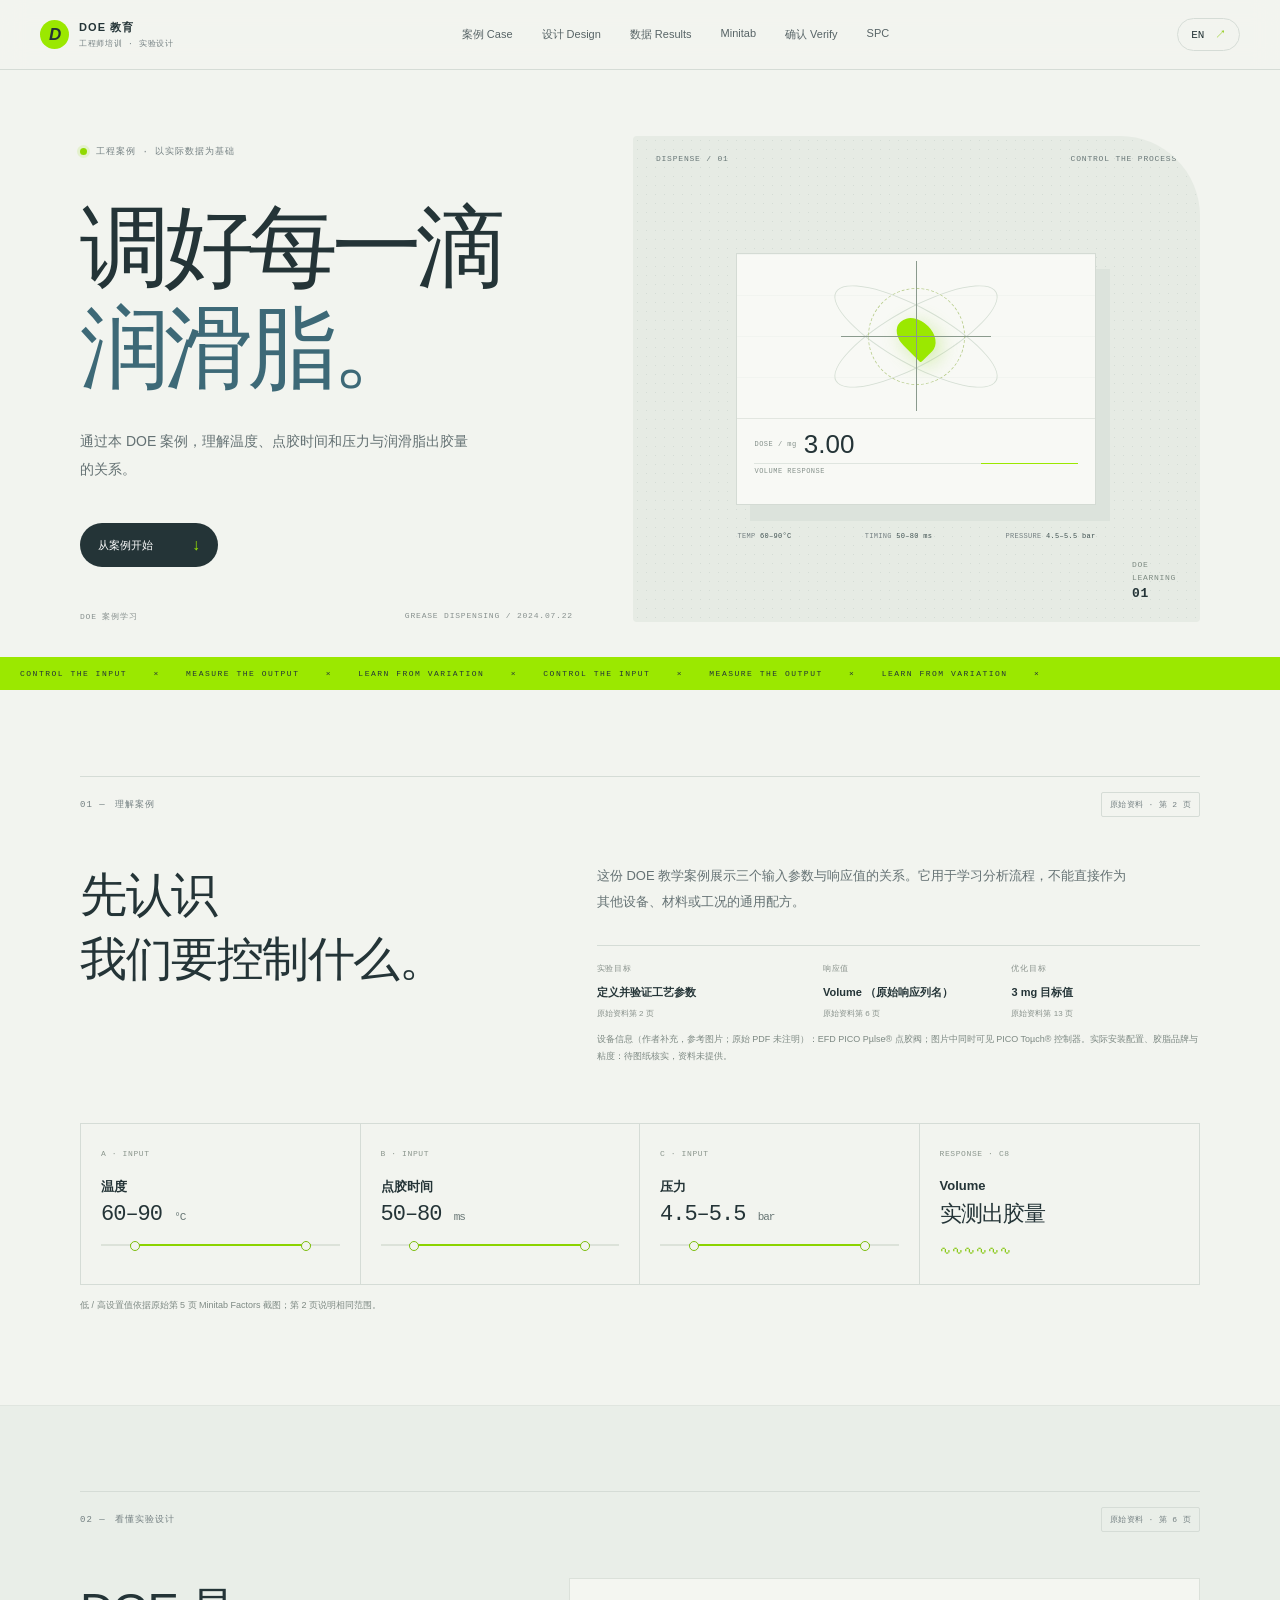
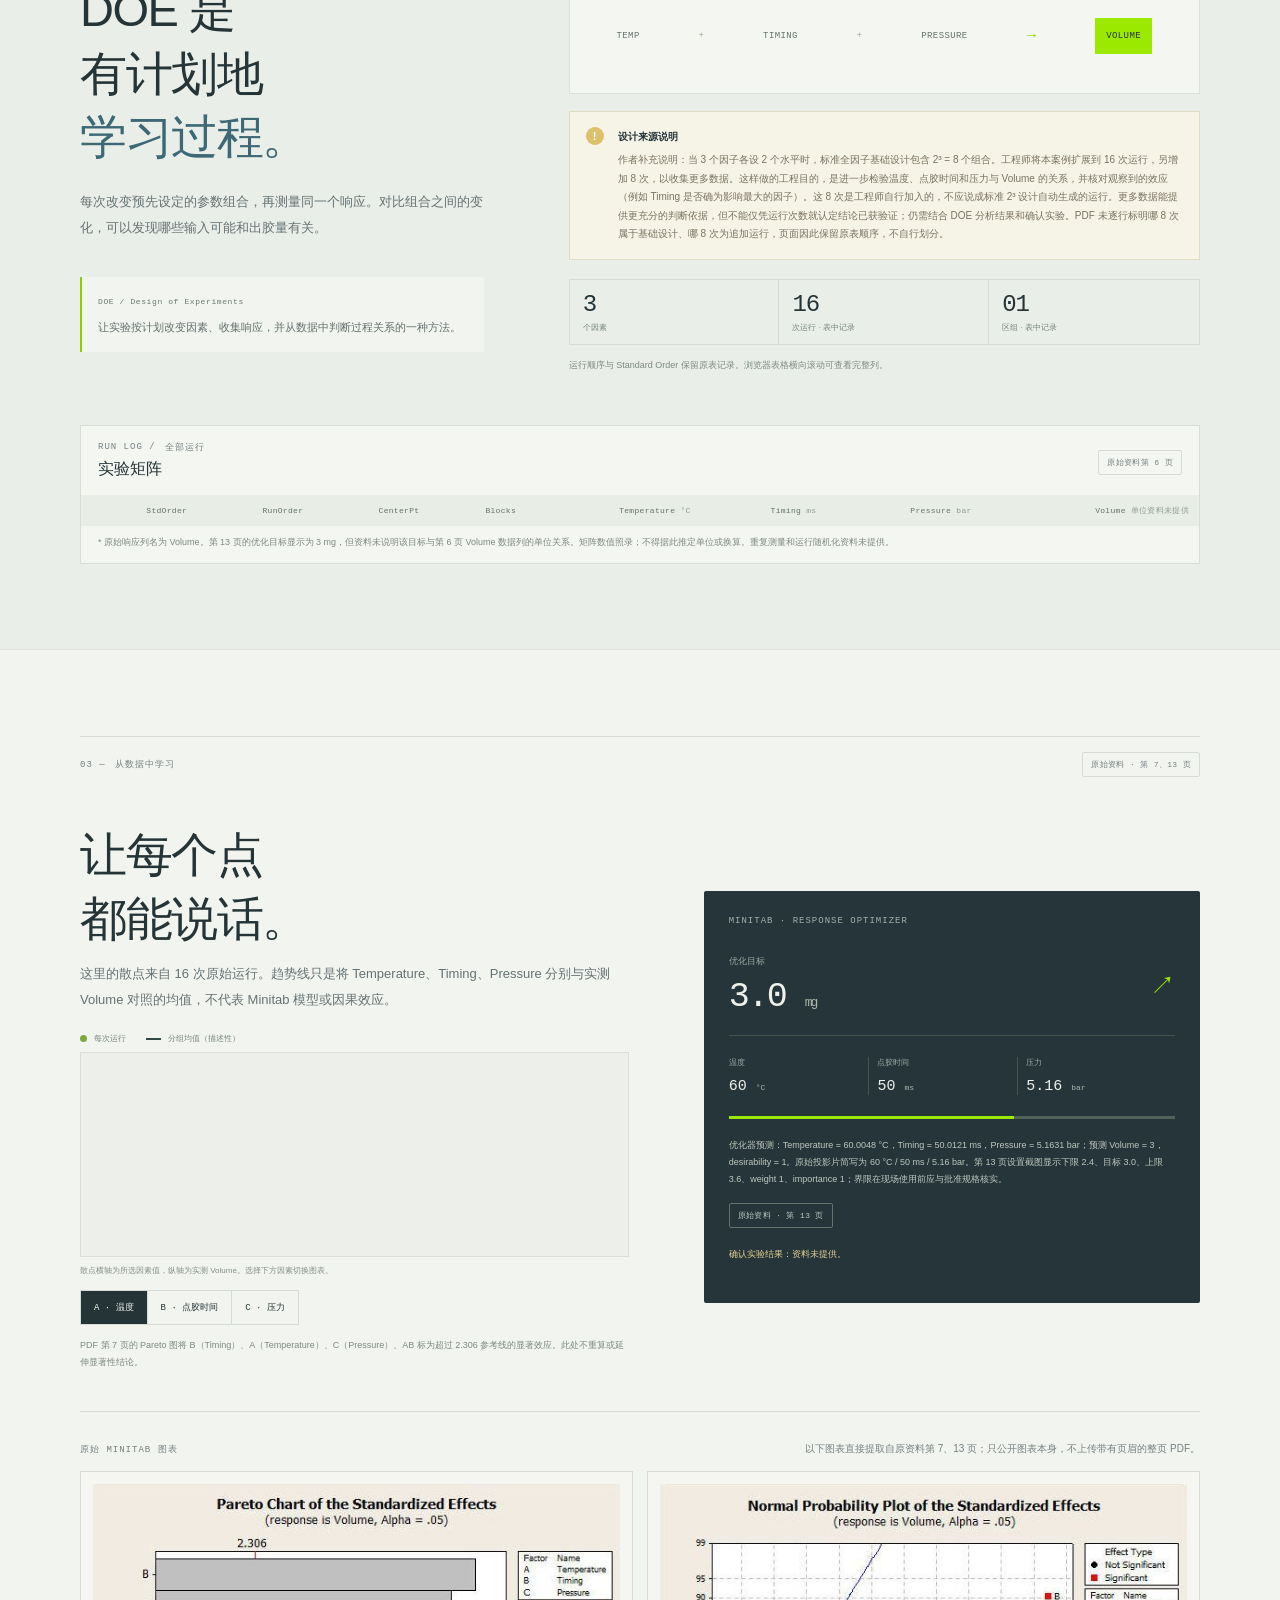
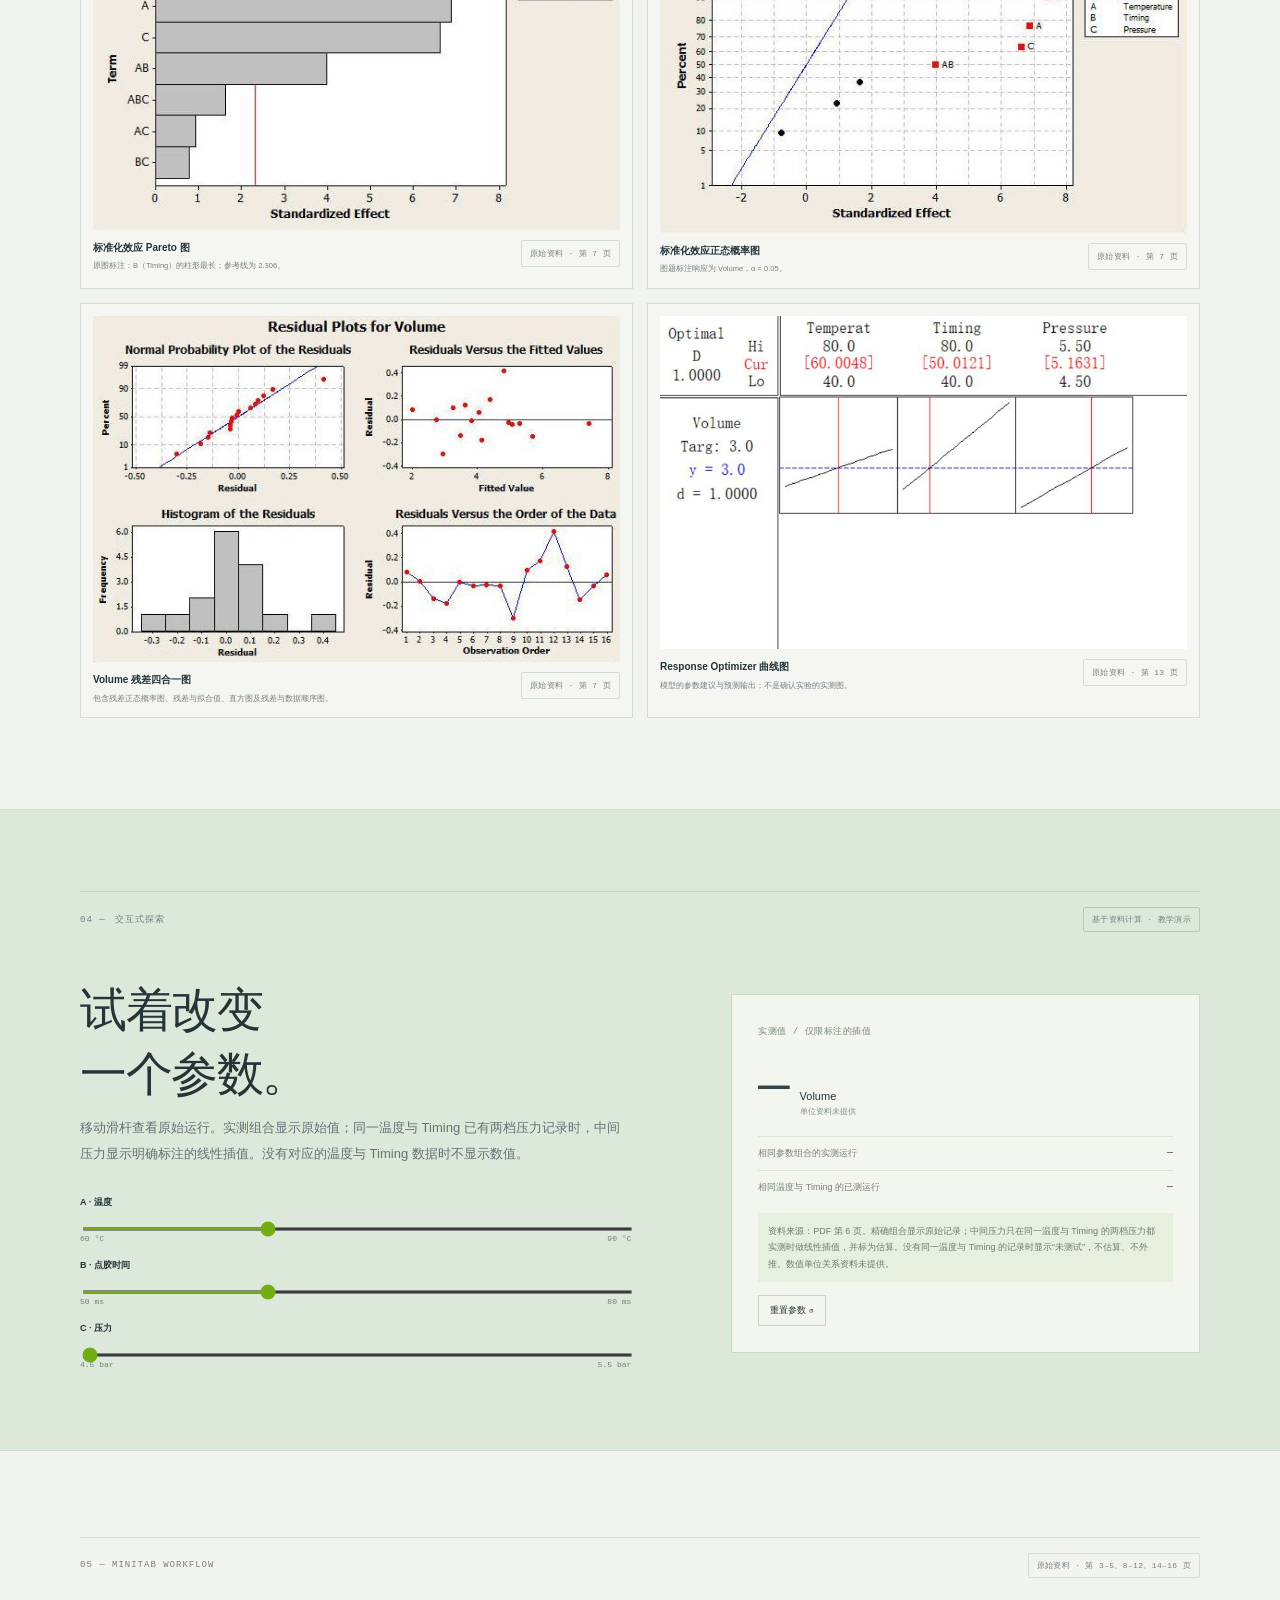
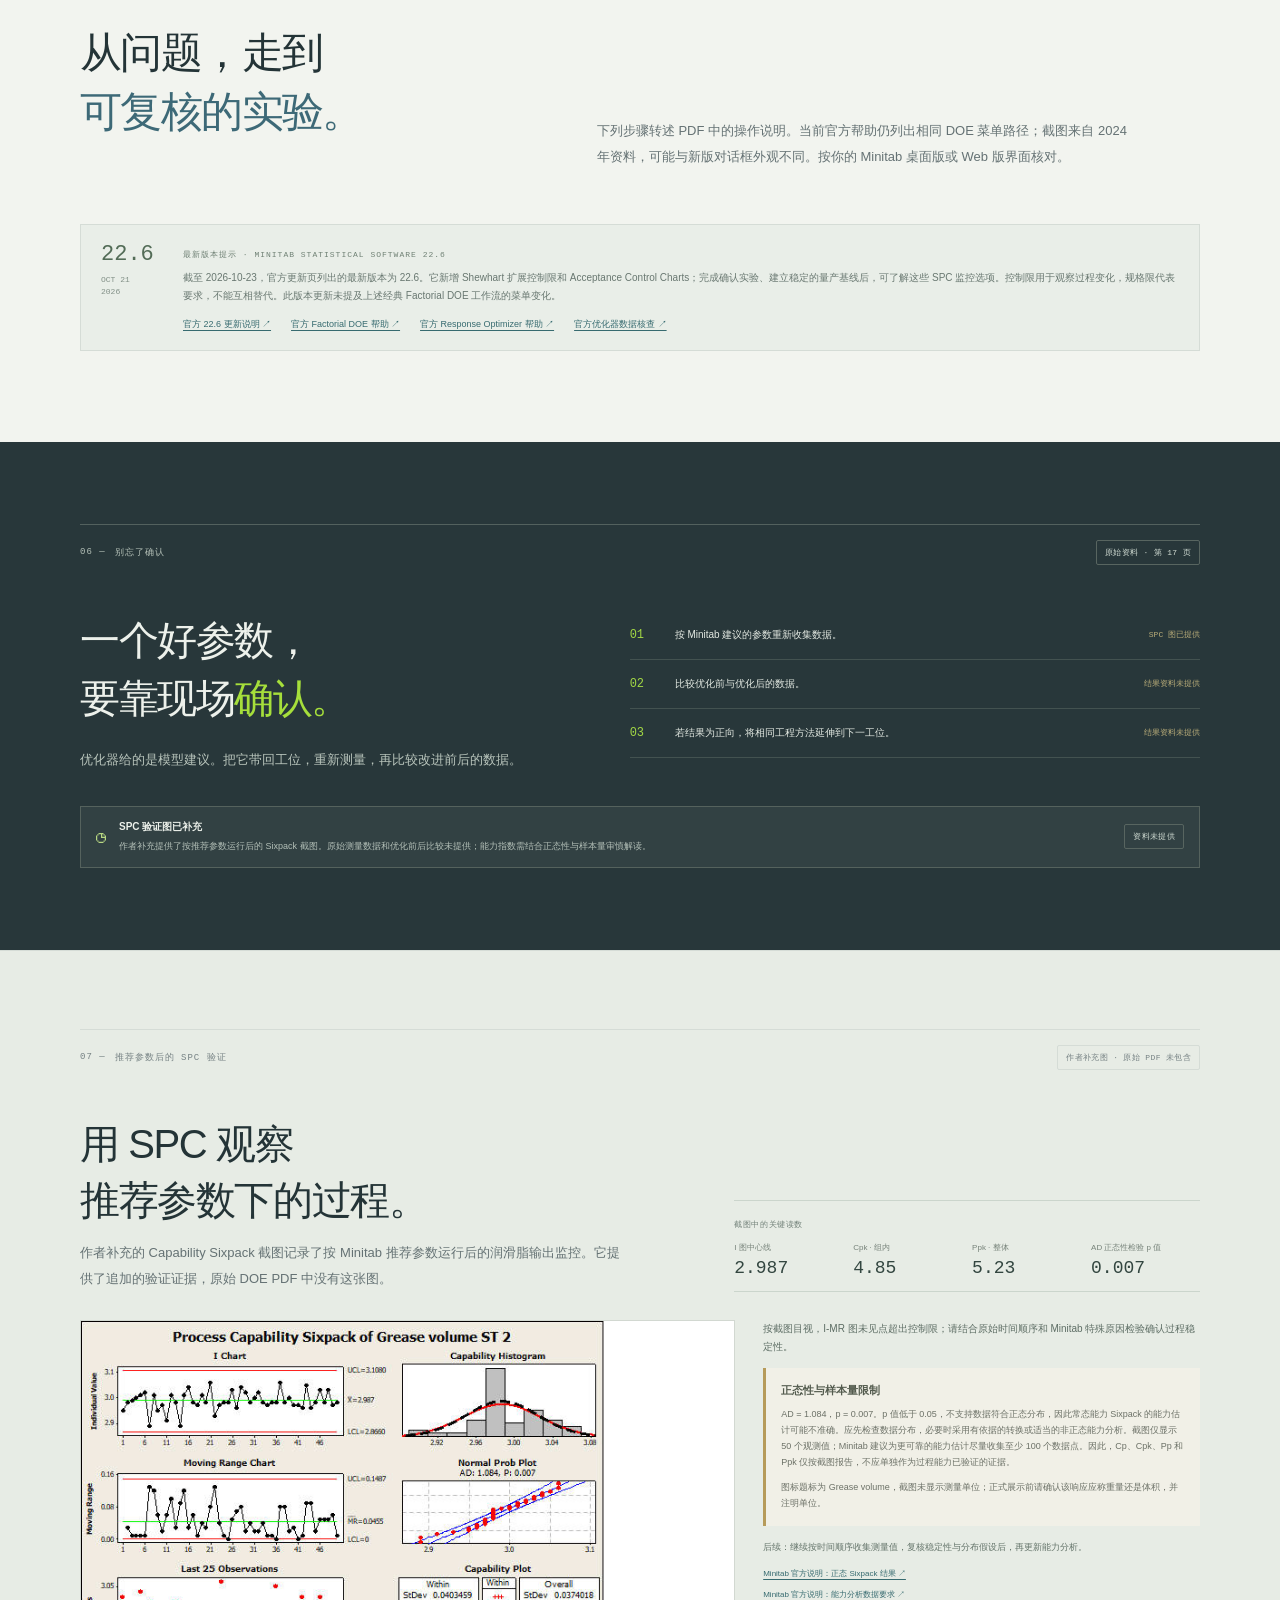
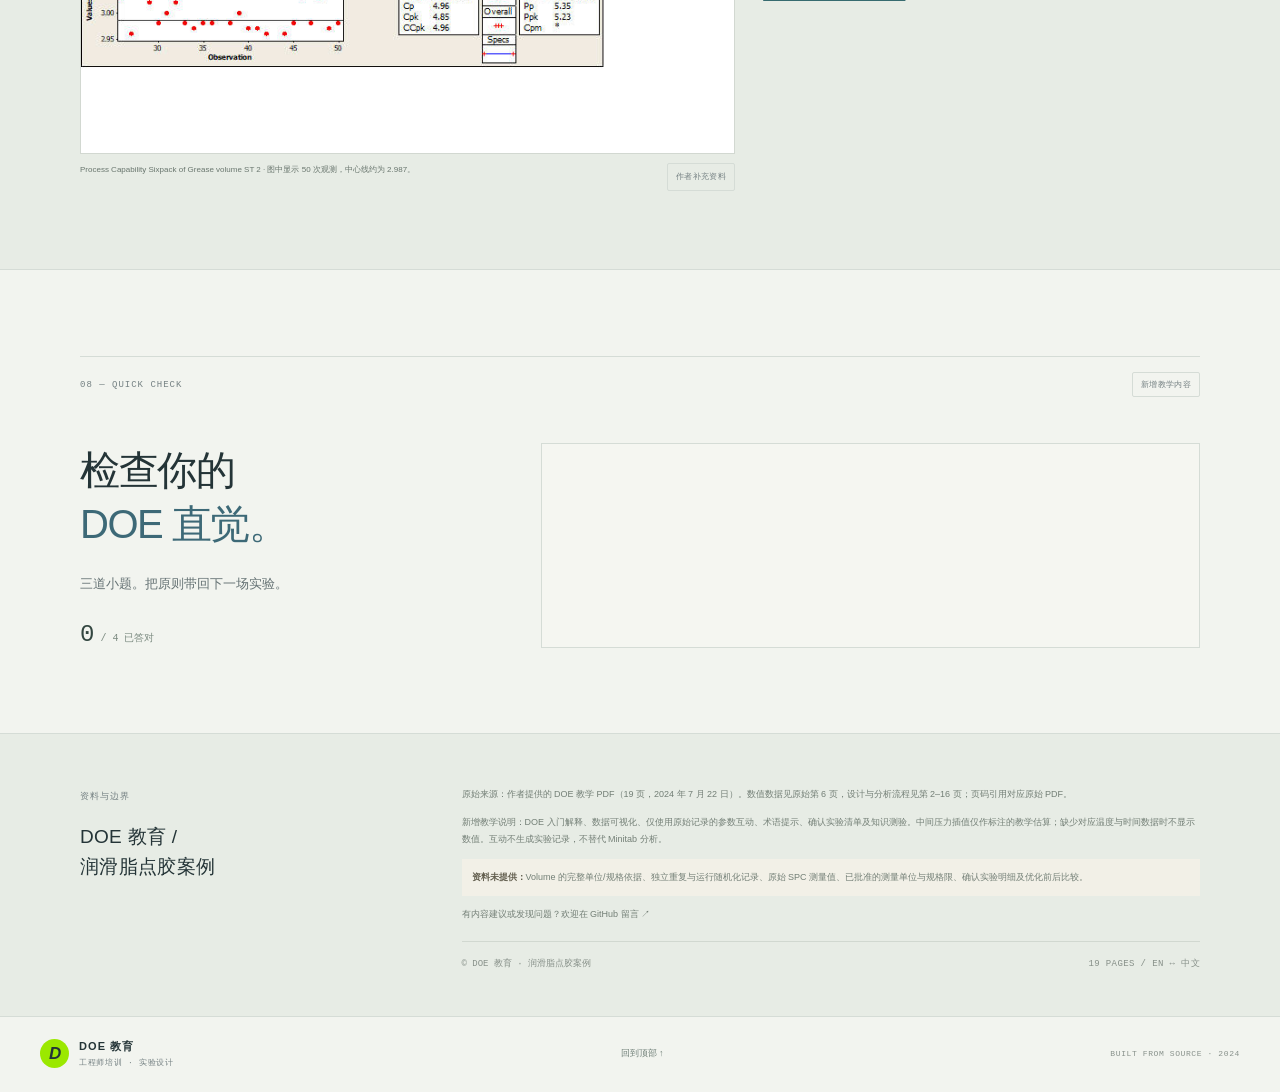
==== index.html @ 6eaef436 "Update DOE quiz count and bilingual wording" ====
<!doctype html>
<html lang="zh-CN">
<head>
  <meta charset="utf-8"><meta name="viewport" content="width=device-width,initial-scale=1">
  <meta name="theme-color" content="#edf3f5"><meta name="description" content="基于作者 DOE 案例资料的双语工程师培训案例。">
  <title>DOE 教育 | DOE Education — 工程师培训</title><link rel="stylesheet" href="style.css?v=20261025-source-charts">
</head>
<body>
  <header class="topbar"><a class="wordmark" href="#top" aria-label="DOE Education home"><span class="mark">D</span><span><span data-i="brandName">DOE 教育</span><small data-i="brandSub">工程师培训 · 实验设计</small></span></a><nav class="desktop-nav"><a href="#case" data-i="navCase">案例 Case</a><a href="#design" data-i="navDesign">设计 Design</a><a href="#results" data-i="navResults">数据 Results</a><a href="#minitab" data-i="navMinitab">Minitab</a><a href="#check" data-i="navCheck">确认 Verify</a><a href="#spc" data-i="navSpc">SPC</a></nav><button class="lang" id="lang" aria-label="Switch language">EN <span>↗</span></button></header>
  <main id="top">
    <section class="hero wrap"><div class="hero-copy"><p class="eyebrow"><span class="dot"></span><span data-i="eyebrow">工程案例 · 以实际数据为基础</span></p><h1>调好每一滴<br><em>润滑脂。</em></h1><p class="hero-sub" data-i="heroSub">通过本 DOE 案例，理解温度、点胶时间和压力与润滑脂出胶量的关系。</p><a class="pill-link" href="#case"><span data-i="start">从案例开始</span><span>↓</span></a><div class="hero-foot"><span data-i="heroTag">DOE 案例学习</span><span>GREASE DISPENSING / 2024.07.22</span></div></div><div class="hero-art"><div class="art-label"><span>DISPENSE / 01</span><span>CONTROL THE PROCESS</span></div><div class="flow-card"><div class="drop-orbit"><i></i><b></b><span class="cross-h"></span><span class="cross-v"></span></div><div class="flow-caption"><span>DOSE / mg</span><strong>3.00</strong><span class="flow-line"></span><span>VOLUME RESPONSE</span></div><div class="art-legend"><span>TEMP <b>60–90°C</b></span><span>TIMING <b>50–80 ms</b></span><span>PRESSURE <b>4.5–5.5 bar</b></span></div></div><div class="art-stamp">DOE<br>LEARNING<br><strong>01</strong></div></div></section>
    <section class="ticker"><div><span>CONTROL THE INPUT</span> × <span>MEASURE THE OUTPUT</span> × <span>LEARN FROM VARIATION</span> × <span>CONTROL THE INPUT</span> × <span>MEASURE THE OUTPUT</span> × <span>LEARN FROM VARIATION</span> ×</div></section>
    <section class="section wrap" id="case"><div class="section-head"><p class="eyebrow">01 — <span data-i="caseEyebrow">理解案例</span></p><span class="source-tag" data-i="srcPages2">原始资料 · 第 2 页</span></div><div class="intro-grid"><h2 data-i="caseTitle">先认识<br>我们要控制什么。</h2><div><p class="body-large" data-i="caseBody">这份 DOE 教学案例展示输入参数与响应值的关系。它用于学习分析流程，不能直接作为其他设备、材料或工况的通用配方。</p><div class="fact-row"><div><span class="fact-key" data-i="goal">实验目标</span><b data-i="goalVal">定义并验证工艺参数</b><small data-i="srcP2">原始资料第 2 页</small></div><div><span class="fact-key" data-i="response">响应值</span><b>Volume <span data-i="volumeDesc">（体积）</span></b><small data-i="srcP6">原始资料第 6 页</small></div><div><span class="fact-key" data-i="target">优化目标</span><b>3 mg <span data-i="targetVal">目标值</span></b><small data-i="srcP13">原始资料第 13 页</small></div></div><p id="equipmentNote" class="source-note" data-i="equipmentNote">设备信息（作者补充，参考图片；原始 PDF 未注明）：EFD PICO Pµlse® 点胶阀；图片中同时可见 PICO Toµch® 控制器。实际安装配置、胶脂品牌与粘度：待图纸核实，资料未提供。</p></div></div>
      <div class="factor-strip"><article><span>A · INPUT</span><b data-i="temp">温度</b><strong>60–90 <small>°C</small></strong><div class="range"><i></i></div></article><article><span>B · INPUT</span><b data-i="timing">点胶时间</b><strong>50–80 <small>ms</small></strong><div class="range"><i></i></div></article><article><span>C · INPUT</span><b data-i="pressure">压力</b><strong>4.5–5.5 <small>bar</small></strong><div class="range"><i></i></div></article><article class="response-card"><span>RESPONSE · C8</span><b>Volume</b><strong data-i="measured">实测出胶量</strong><div class="signal">∿∿∿∿∿∿</div></article></div><p class="source-note" data-i="factorSource">低 / 高设置值依据原始第 5 页 Minitab Factors 截图；第 2 页说明相同范围。</p>
    </section>
    <section class="section design-section" id="design"><div class="wrap"><div class="section-head"><p class="eyebrow">02 — <span data-i="designEyebrow">看懂实验设计</span></p><span class="source-tag" data-i="srcPages6">原始资料 · 第 6 页</span></div><div class="design-grid"><div><h2 data-i="designTitle">DOE 是<br>有计划地<br><em>学习过程。</em></h2><p class="body-large" data-i="designBody">每次改变预先设定的参数组合，再测量同一个响应。对比组合之间的变化，可以发现哪些输入可能和出胶量有关。</p><div class="definition"><span>DOE / <span data-i="fullName">Design of Experiments</span></span><p data-i="doeDef">让实验按计划改变因素、收集响应，并从数据中判断过程关系的一种方法。</p></div></div><div class="design-side"><div class="equation"><span>TEMP</span><i>+</i><span>TIMING</span><i>+</i><span>PRESSURE</span><b>→</b><span class="result">VOLUME</span></div><div class="notice"><span class="notice-icon">!</span><div><b data-i="designNoticeTitle">设计名称需复核</b><p data-i="designNotice">原资料称“3 factorial (Full factorial)”，但数据表有 16 次运行，温度和 Timing 各有 4 个取值。资料未解释与常见 2³ = 8 次全因子设计的差异；此页照录原始数据，不推断设计结构。</p></div></div><div class="design-numbers"><div><strong>3</strong><span data-i="factors">个因素</span></div><div><strong>16</strong><span data-i="runs">次运行 · 表中记录</span></div><div><strong>01</strong><span data-i="block">区组 · 表中记录</span></div></div><p class="source-note" data-i="dataCaption">运行顺序与 Standard Order 保留原表记录。浏览器表格横向滚动可查看完整列。</p></div></div>
      <div class="matrix-wrap"><div class="matrix-title"><div><span class="eyebrow">RUN LOG / <span data-i="allRuns">全部运行</span></span><h3 data-i="matrixTitle">实验矩阵</h3></div><span class="source-tag" data-i="srcP6">原始资料 · 第 6 页</span></div><div class="table-scroll"><table><thead><tr><th>StdOrder</th><th>RunOrder</th><th>CenterPt</th><th>Blocks</th><th>Temperature <small>°C</small></th><th>Timing <small>ms</small></th><th>Pressure <small>bar</small></th><th>Volume <small data-i="unitNotProvided">unit not provided</small></th></tr></thead><tbody id="runs"></tbody></table></div><p class="table-note" data-i="matrixNote">* 原表列名为 Volume；数值单位显示为 mg 的依据是第 13 页的 3 mg 优化说明。表中数字依照原图逐项转录。资料未提供重复测量或运行随机化说明。</p></div>
    </div></section>
    <section class="section wrap" id="results"><div class="section-head"><p class="eyebrow">03 — <span data-i="resultsEyebrow">从数据中学习</span></p><span class="source-tag" data-i="srcPages7">原始资料 · 第 7、13 页</span></div><div class="results-grid"><div><h2 data-i="resultsTitle">让每个点<br>都能说话。</h2><p class="body-large" data-i="resultsBody">这里的散点来自 16 次原始运行。趋势线只是将 Temperature、Timing、Pressure 分别与实测 Volume 对照的均值，不代表 Minitab 模型或因果效应。</p><div class="chart-key"><span><i class="key-dot"></i><span data-i="runsKey">每次运行</span></span><span><i class="key-line"></i><span data-i="meanKey">分组均值（描述性）</span></span></div><div class="plot" id="plot"></div><p class="chart-caption" data-i="chartCaption">散点横轴为所选因素值，纵轴为实测 Volume。选择下方因素切换图表。</p><div class="segmented" role="group" aria-label="Select factor"><button class="factor-btn active" data-factor="temperature">A · <span data-i="temp">温度</span></button><button class="factor-btn" data-factor="timing">B · <span data-i="timing">点胶时间</span></button><button class="factor-btn" data-factor="pressure">C · <span data-i="pressure">压力</span></button></div><p class="source-note" data-i="sourcePareto">PDF 第 7 页的 Pareto 图将 B（Timing）、A（Temperature）、C（Pressure）、AB 标为超过 2.306 参考线的显著效应。此处不重算或延伸显著性结论。</p></div><div class="optimizer-card"><div class="mini-label">MINITAB · RESPONSE OPTIMIZER</div><div class="opt-target"><div><span data-i="target">目标值</span><b>3.0 <small>mg</small></b></div><div class="target-mark">↗</div></div><div class="opt-params"><div><span data-i="temp">温度</span><b>60 <small>°C</small></b></div><div><span data-i="timing">点胶时间</span><b>50 <small>ms</small></b></div><div><span data-i="pressure">压力</span><b>5.16 <small>bar</small></b></div></div><div class="opt-track"><span></span></div><p data-i="optCaption">优化器预测：Temperature = 60.0048 °C，Timing = 50.0121 ms，Pressure = 5.1631 bar；预测 Volume = 3，desirability = 1。原始投影片简写为 60 °C / 50 ms / 5.16 bar。</p><span class="source-tag" data-i="srcPage13">原始资料 · 第 13 页</span><p class="source-note" data-i="missingConfirm">确认实验结果：资料未提供。</p></div></div>
      <div class="source-figures"><div class="source-figures-head"><span class="mini-label" data-i="sourceFiguresTitle">原始 Minitab 图表</span><p data-i="sourceFiguresIntro">以下图表直接提取自原资料第 7、13 页；只公开图表本身，不上传带有页眉的整页 PDF。</p></div><div class="source-figures-grid"><figure class="source-figure"><img src="assets/minitab-pareto-standardized-effects-page-7.jpg" data-alt-i="sourceFigureParetoAlt" alt="Original Pareto chart of standardized effects from PDF page 7" loading="lazy"><figcaption><span><b data-i="sourceFigureParetoTitle">标准化效应 Pareto 图</b><small data-i="sourceFigureParetoNote">原图标注：B（Timing）的柱形最长；参考线为 2.306。</small></span><span class="source-tag" data-i="sourcePage7">原始资料 · 第 7 页</span></figcaption></figure><figure class="source-figure"><img src="assets/minitab-standardized-effects-probability-page-7.jpg" data-alt-i="sourceFigureEffectsAlt" alt="Normal probability plot of standardized effects from PDF page 7" loading="lazy"><figcaption><span><b data-i="sourceFigureEffectsTitle">标准化效应正态概率图</b><small data-i="sourceFigureEffectsNote">图题标注响应为 Volume，α = 0.05。</small></span><span class="source-tag" data-i="sourcePage7">原始资料 · 第 7 页</span></figcaption></figure><figure class="source-figure"><img src="assets/minitab-residual-plots-volume-page-7.jpg" data-alt-i="sourceFigureResidualAlt" alt="Four-in-one residual plots for Volume from PDF page 7" loading="lazy"><figcaption><span><b data-i="sourceFigureResidualTitle">Volume 残差四合一图</b><small data-i="sourceFigureResidualNote">包含残差正态概率图、残差与拟合值、直方图及残差与数据顺序图。</small></span><span class="source-tag" data-i="sourcePage7">原始资料 · 第 7 页</span></figcaption></figure><figure class="source-figure"><img src="assets/minitab-response-optimizer-profile-page-13.jpg" data-alt-i="sourceFigureOptimizerAlt" alt="Response Optimization plot from PDF page 13" loading="lazy"><figcaption><span><b data-i="sourceFigureOptimizerTitle">Response Optimizer 曲线图</b><small data-i="sourceFigureOptimizerNote">模型的参数建议与预测输出；不是确认实验的实测图。</small></span><span class="source-tag" data-i="sourcePage13">原始资料 · 第 13 页</span></figcaption></figure></div></div>
    </section>
    <section class="sim-section" id="simulate"><div class="wrap"><div class="section-head"><p class="eyebrow">04 — <span data-i="simEyebrow">交互式探索</span></p><span class="source-tag demo" data-i="derivedTag">基于资料计算 · 教学演示</span></div><div class="sim-grid"><div><h2 data-i="simTitle">试着改变<br>一个参数。</h2><p class="body-large" data-i="simBody">移动滑杆，观察实测数据如何随单一因素分组变化。数值是原始运行的组内平均，右侧虚线只是对附近已测试运行的线性插值。</p><div class="sim-control"><label for="simTemp"><span>A · <span data-i="temp">温度</span></span><output id="valTemp"></output></label><input id="simTemp" type="range" min="60" max="90" step="10" value="70"><div class="range-label"><span>60 °C</span><span>90 °C</span></div><label for="simTiming"><span>B · <span data-i="timing">点胶时间</span></span><output id="valTiming"></output></label><input id="simTiming" type="range" min="50" max="80" step="10" value="60"><div class="range-label"><span>50 ms</span><span>80 ms</span></div><label for="simPressure"><span>C · <span data-i="pressure">压力</span></span><output id="valPressure"></output></label><input id="simPressure" type="range" min="4.5" max="5.5" step="0.5" value="4.5"><div class="range-label"><span>4.5 bar</span><span>5.5 bar</span></div></div></div><div class="sim-output"><span class="mini-label" data-i="nearest">近邻实测数据 · 描述性平均值</span><div class="sim-number"><strong id="predicted">—</strong><span>Volume<small data-i="unitNotProvided">单位资料未提供</small></span></div><div class="sim-detail"><span data-i="exactMatches">相同参数组合的实测运行</span><b id="exactRuns">—</b></div><div class="sim-detail"><span data-i="matches">相同温度与 Timing 的已测运行</span><b id="nearRuns">—</b></div><p class="demo-warning" data-i="simNotice">交互值来自 PDF 第 6 页的实测运行分组平均，不是优化器预测，也不是额外实验结果。只显示资料中实际测试过的因子水平；若没有同一三因子组合，按相邻压力水平插值并明确标出。</p><button id="reset" class="reset-btn"><span data-i="reset">重置参数</span> ↺</button></div></div></div></section>
    <section class="section wrap" id="minitab"><div class="section-head"><p class="eyebrow">05 — MINITAB WORKFLOW</p><span class="source-tag" data-i="srcPages3">原始资料 · 第 3–5、8–12、14–16 页</span></div><div class="workflow-head"><h2 data-i="workflowTitle">从问题，走到<br><em>可复核的实验。</em></h2><p class="body-large" data-i="workflowBody">下列步骤转述 PDF 中的操作说明。当前官方帮助仍列出相同 DOE 菜单路径；截图来自 2024 年资料，可能与新版对话框外观不同。按你的 Minitab 桌面版或 Web 版界面核对。</p></div><div class="steps-grid" id="steps"></div><aside class="version-note"><div class="latest-mark">22.6 <small>OCT 21<br>2026</small></div><div class="version-copy"><span class="mini-label" data-i="latestVersion">最新版本提示 · Minitab Statistical Software 22.6</span><p data-i="latestNote">截至 2026-10-23，官方更新页列出的最新版本为 22.6。它新增 Shewhart 扩展控制限和 Acceptance Control Charts；完成确认实验、建立稳定的量产基线后，可了解这些 SPC 监控选项。控制限用于观察过程变化，规格限代表要求，不能互相替代。此版本更新未提及上述经典 Factorial DOE 工作流的菜单变化。</p><div class="version-links"><a href="https://www.minitab.com/en-us/support/minitab/minitab-software-updates/" target="_blank" rel="noopener noreferrer" data-i="releaseLink">官方 22.6 更新说明 ↗</a><a href="https://support.minitab.com/en-us/minitab/help-and-how-to/statistical-modeling/doe/how-to/factorial/analyze-factorial-design/before-you-start/overview/" target="_blank" rel="noopener noreferrer" data-i="doeHelpLink">官方 Factorial DOE 帮助 ↗</a><a href="https://support.minitab.com/en-us/minitab/help-and-how-to/statistical-modeling/using-fitted-models/how-to/response-optimizer/before-you-start/overview/" target="_blank" rel="noopener noreferrer" data-i="optimizerHelpLink">官方 Response Optimizer 帮助 ↗</a><a href="https://support.minitab.com/en-us/minitab/help-and-how-to/statistical-modeling/using-fitted-models/how-to/response-optimizer/before-you-start/data-considerations/" target="_blank" rel="noopener noreferrer" data-i="optimizerDataLink">优化前的数据核查 ↗</a></div></div></aside></section>
    <section class="verify-section" id="check"><div class="wrap"><div class="section-head"><p class="eyebrow">06 — <span data-i="verifyEyebrow">别忘了确认</span></p><span class="source-tag" data-i="srcP17">原始资料 · 第 17 页</span></div><div class="verify-grid"><div><h2 data-i="verifyTitle">一个好参数，<br>要靠现场<em>确认。</em></h2><p class="body-large" data-i="verifyBody">优化器给的是模型建议。把它带回工位，重新测量，再比较改进前后的数据。</p></div><ol class="next-list"><li><b>01</b><span data-i="next1">按 Minitab 建议的参数重新收集数据。</span><span class="missing" data-i="spcAvailable">结果资料未提供</span></li><li><b>02</b><span data-i="next2">比较优化前与优化后的数据。</span><span class="missing" data-i="awaitData">结果资料未提供</span></li><li><b>03</b><span data-i="next3">若结果为正向，将相同工程方法延伸到下一工位。</span><span class="missing" data-i="awaitData">结果资料未提供</span></li></ol></div><div class="pending"><span class="pending-icon">◷</span><p><b data-i="pendingTitle">确认实验状态 · 待现场验证</b><span data-i="pendingBody">PDF 提出了后续行动计划，但没有提供重采数据、前后比较或“正向结果”的证据。</span></p><span class="source-tag" data-i="notProvided">资料未提供</span></div></div></section>
    <section class="section spc-section" id="spc"><div class="wrap"><div class="section-head"><p class="eyebrow">07 — <span data-i="spcEyebrow">推荐参数后的 SPC 验证</span></p><span class="source-tag" data-i="spcSource">作者补充图 · 原始 PDF 未包含</span></div><div class="spc-intro"><div><h2 data-i="spcTitle">用 SPC 观察<br>推荐参数下的过程。</h2><p class="body-large" data-i="spcBody">作者补充的 Capability Sixpack 截图记录了按 Minitab 推荐参数运行后的润滑脂输出监控。</p></div><div class="spc-summary"><span class="mini-label" data-i="spcMetricTitle">截图中的关键读数</span><div class="spc-metrics"><div><span data-i="spcMeanLabel">I 图中心线</span><b>2.987</b></div><div><span data-i="spcCpkLabel">Cpk · within</span><b>4.85</b></div><div><span data-i="spcPpkLabel">Ppk · overall</span><b>5.23</b></div><div><span data-i="spcNormalityLabel">AD 正态性检验 p 值</span><b>0.007</b></div></div></div></div><div class="spc-content"><figure class="spc-chart"><img src="assets/spc-validation-sixpack.jpg" data-alt-i="spcAlt" alt="Minitab grease volume Process Capability Sixpack supplied by the author" loading="lazy"><figcaption><span data-i="spcCaption">Process Capability Sixpack of Grease volume ST 2 · 图中显示 50 次观测。</span><span class="source-tag" data-i="spcSourceShort">作者补充资料</span></figcaption></figure><aside class="spc-notes"><p class="spc-control-note" data-i="spcControlNote">按截图目视，I-MR 图未见点超出控制限；应结合原始时间顺序与特殊原因检验确认稳定性。</p><div class="spc-caution"><b data-i="spcCautionTitle">正态性与样本量限制</b><p data-i="spcCaution">AD = 1.084，p = 0.007。正态性假设未获支持，常态能力估计可能不准确。图中只有 50 个观测值，应将能力指数作为初步结果。</p><p data-i="spcUnitNote">图标题标为 Grease volume，截图未显示测量单位；正式展示前请确认该响应应称重量还是体积，并注明单位。</p></div><p class="spc-next" data-i="spcNext">后续：继续按时间顺序收集测量值，核对分布并使用适当的能力分析方法。</p><div class="spc-links"><a href="https://support.minitab.com/en-us/minitab/help-and-how-to/quality-and-process-improvement/capability-analysis/how-to/capability-sixpack/normal-capability-sixpack/interpret-the-results/key-results/" target="_blank" rel="noopener noreferrer" data-i="spcHelpNormal">Minitab 官方说明：正态 Sixpack ↗</a><a href="https://support.minitab.com/en-us/minitab/help-and-how-to/quality-and-process-improvement/capability-analysis/how-to/capability-sixpack/normal-capability-sixpack/before-you-start/data-considerations/" target="_blank" rel="noopener noreferrer" data-i="spcHelpData">Minitab 官方说明：样本量要求 ↗</a></div></aside></div></div></section>
    <section class="section wrap quiz-section" id="quiz"><div class="section-head"><p class="eyebrow">08 — QUICK CHECK</p><span class="source-tag" data-i="teaching">新增教学内容</span></div><div class="quiz-layout"><div><h2 data-i="quizTitle">检查你的<br><em>DOE 直觉。</em></h2><p class="body-large" data-i="quizBody">四道小题。把原则带回下一场实验。</p><div class="quiz-meter"><span id="score" aria-live="polite" aria-atomic="true">0</span><span data-i="scoreText"> / 4 已答对</span></div></div><div id="quizBox" class="quiz-box"></div></div></section>
    <section class="source-section"><div class="wrap source-grid"><div><span class="mini-label" data-i="sourceTitle">资料与边界</span><h3 data-i="sourceHeading">DOE 教育 /<br>润滑脂点胶案例</h3></div><div><p data-i="sourceDescription">原始来源：作者提供的 DOE 教学 PDF（19 页，2024 年 7 月 22 日）。数值数据见原始第 6 页，设计与分析流程见第 2–16 页；页码引用对应原始 PDF。</p><p data-i="teachingDescription">新增教学说明：DOE 入门解释、数据可视化、单因素均值互动、术语提示、确认实验清单及知识测验。互动仅做数据分组统计与邻近取值插值，不生成资料外的实验记录，不替代 Minitab 分析。</p><p class="missing-item" data-i="missingItems"><b>资料未提供：</b>完整预先确定的响应单位/规格依据、因素实际低高水平表、独立重复与随机化记录、原始输出文件、确认实验实测结果及优化前后比较。</p><p class="source-note"><a href="https://github.com/cklaw2005/cklaw2006/issues/new" target="_blank" rel="noopener" data-i="feedbackLink">有内容建议或发现问题？欢迎在 GitHub 留言 ↗</a></p><p class="credit" data-i="sourceCredit">© DOE 教育 · 润滑脂点胶案例 <span>19 PAGES / EN ↔ 中文</span></p></div></div></section>
  </main>
  <footer><a class="wordmark" href="#top"><span class="mark">D</span><span><span data-i="brandName">DOE 教育</span><small data-i="brandSub">工程师培训 · 实验设计</small></span></a><a href="#top" class="back-top" data-i="backTop">回到顶部 ↑</a><span>BUILT FROM SOURCE · 2024</span></footer>
  <script src="app.js?v=20261025-source-charts"></script>
</body></html>
---- style.css ----
:root{--paper:#f2f4ef;--ink:#243437;--muted:#758183;--green:#9be800;--line:#d5dcd6;--blue:#3d6977;--mono:'DM Mono',monospace;--sans:'DM Sans','Noto Sans SC',sans-serif}*{box-sizing:border-box}html{scroll-behavior:smooth;scroll-padding-top:86px}body{margin:0;background:var(--paper);color:var(--ink);font-family:var(--sans);font-size:14px;-webkit-font-smoothing:antialiased}button,a,input{font:inherit}a{color:inherit;text-decoration:none}button{color:inherit}.wrap{width:min(1120px,calc(100% - 64px));margin-inline:auto}.topbar{height:70px;padding:0 max(32px,calc((100% - 1200px)/2));border-bottom:1px solid var(--line);display:flex;align-items:center;justify-content:space-between;position:sticky;top:0;background:#f2f4efd9;backdrop-filter:blur(12px);z-index:20}.wordmark{display:flex;align-items:center;gap:10px;font-size:11px;font-weight:700;letter-spacing:1.1px}.mark{height:29px;width:29px;display:grid;place-items:center;border-radius:50%;background:var(--green);font-size:17px;font-weight:700;font-style:italic;letter-spacing:-1.5px}.wordmark small{display:block;margin-top:3px;font-family:var(--mono);font-size:8px;color:var(--muted);font-weight:400;letter-spacing:.7px}.desktop-nav{display:flex;gap:29px;font-size:11px;color:#576466}.desktop-nav a:hover,.back-top:hover{color:var(--blue)}.lang{border:1px solid var(--line);background:transparent;border-radius:30px;padding:8px 13px;font-family:var(--mono);font-size:11px;cursor:pointer}.lang span{color:#86c800;padding-left:4px}.hero{min-height:533px;display:grid;grid-template-columns:.93fr 1.07fr;gap:60px;padding-block:66px 35px}.hero-copy{position:relative;display:flex;align-items:flex-start;flex-direction:column}.eyebrow,.source-tag,.mini-label{font-family:var(--mono);font-size:9px;letter-spacing:1px;text-transform:uppercase;color:var(--muted)}.eyebrow{display:flex;gap:9px;align-items:center}.dot{width:7px;height:7px;background:#91d900;border-radius:50%;box-shadow:0 0 0 3px #91d90024}.hero h1{font-size:clamp(56px,7vw,91px);line-height:1.13;letter-spacing:-6px;font-weight:500;margin:30px 0 15px}.hero h1 em,h2 em{font-style:normal;color:var(--blue)}.hero-sub{max-width:390px;font-size:14px;line-height:1.95;color:#647173}.pill-link{margin-top:26px;padding:13px 18px;border-radius:40px;background:var(--ink);color:white;display:flex;gap:39px;align-items:center;font-size:11px}.pill-link span:last-child{font-size:16px;color:var(--green)}.hero-foot{margin-top:auto;width:100%;display:flex;justify-content:space-between;padding-top:44px;font:8px var(--mono);letter-spacing:.8px;color:#87908e}.hero-art{position:relative;min-height:410px;display:grid;place-items:center;background:#e6ebe4;border-radius:4px 80px 4px 4px;overflow:hidden;background-image:radial-gradient(#95a59e35 .65px,transparent .65px);background-size:9px 9px}.art-label{position:absolute;left:23px;right:23px;top:18px;display:flex;justify-content:space-between;font:8px var(--mono);letter-spacing:.8px;color:#687777}.flow-card{width:min(77%,360px);height:252px;background:#f8f9f5;border:1px solid #d4dbd4;position:relative;box-shadow:14px 16px 0 #dce3dc}.drop-orbit{height:165px;display:grid;place-items:center;position:relative;border-bottom:1px solid #e2e6e0;background:repeating-linear-gradient(0deg,transparent,transparent 40px,#ecf0eb 41px)}.drop-orbit:before,.drop-orbit:after{content:'';position:absolute;width:182px;height:55px;border:1px solid #d7e0d6;border-radius:50%;transform:rotate(-29deg)}.drop-orbit:after{transform:rotate(29deg)}.drop-orbit i{position:absolute;width:97px;height:97px;border-radius:50%;border:1px dashed #bdd094}.drop-orbit b{z-index:1;width:31px;height:43px;background:var(--green);border-radius:45% 55% 50% 5%;transform:rotate(-45deg);box-shadow:0 7px 19px #a3dc5370}.cross-h,.cross-v{position:absolute;background:#8a9a8d;z-index:2}.cross-h{height:1px;width:150px}.cross-v{height:150px;width:1px}.flow-caption{height:65px;padding:8px 17px;display:grid;grid-template-columns:auto 1fr auto;align-items:center;column-gap:7px}.flow-caption span{font:7px var(--mono);color:#85918b;letter-spacing:.5px}.flow-caption strong{font-size:26px;font-weight:500}.flow-line{grid-column:1/-1;width:100%;height:1px;background:linear-gradient(90deg,#dfe5df 70%,#9be800 70%)}.flow-caption span:last-child{grid-column:1/-1}.art-legend{position:absolute;bottom:-36px;left:0;right:0;display:flex;justify-content:space-between;font:7px var(--mono);color:#758083;letter-spacing:.3px}.art-legend b{color:#3e5050;font-weight:500}.art-stamp{position:absolute;right:24px;bottom:18px;font:8px/1.55 var(--mono);color:#7d8a82;letter-spacing:.7px}.art-stamp strong{font-size:13px;color:var(--ink)}.ticker{overflow:hidden;background:var(--green);height:33px;display:flex;align-items:center;white-space:nowrap}.ticker div{animation:slide 34s linear infinite;font:8px var(--mono);letter-spacing:1.5px}.ticker span{margin:0 20px}@keyframes slide{to{transform:translateX(-50%)}}.section{padding-block:86px 91px}.section-head{display:flex;justify-content:space-between;align-items:center;border-top:1px solid var(--line);padding-top:15px;margin-bottom:46px}.section-head .eyebrow{margin:0}.source-tag{padding:6px 8px;border:1px solid var(--line);border-radius:2px;letter-spacing:.35px;text-transform:none;font-size:8px;white-space:nowrap}.intro-grid,.design-grid,.results-grid,.sim-grid,.verify-grid,.quiz-layout{display:grid;grid-template-columns:.84fr 1.16fr;gap:80px}.intro-grid h2,.section h2,.design-grid h2,.results-grid h2,.sim-grid h2,.verify-grid h2,.quiz-layout h2{font-size:clamp(32px,4vw,47px);line-height:1.35;letter-spacing:-1.5px;font-weight:500;margin:0 0 20px}.body-large{font-size:13px;line-height:2;color:#657274;margin:0;max-width:540px}.fact-row{border-top:1px solid var(--line);margin-top:30px;display:grid;grid-template-columns:1.2fr 1fr 1fr}.fact-row>div{padding:17px 10px 0 0}.fact-key,.fact-row b,.fact-row small{display:block}.fact-key{font:8px var(--mono);color:#89928c;letter-spacing:.7px}.fact-row b{font-size:11px;font-weight:600;margin-top:11px}.fact-row small{font-size:8px;color:#89928c;margin-top:8px}.factor-strip{display:grid;grid-template-columns:repeat(4,1fr);margin-top:58px;border:1px solid var(--line)}.factor-strip article{min-height:160px;padding:19px 20px;border-right:1px solid var(--line)}.factor-strip article:last-child{border:0}.factor-strip article>span{font:8px var(--mono);color:#8b968d;letter-spacing:.6px}.factor-strip b{display:block;font-size:13px;margin:19px 0 6px}.factor-strip strong{font:22px var(--mono);letter-spacing:-1px}.factor-strip strong small{font-size:11px;color:#687675}.range{margin-top:17px;height:2px;background:#dce2d9;position:relative}.range i{position:absolute;left:12%;right:12%;height:2px;background:#8bd300}.range i:before,.range i:after{content:'';position:absolute;top:-3px;width:8px;height:8px;background:var(--paper);border:1px solid #7dbd10;border-radius:50%}.range i:after{right:0}.response-card .signal{font-size:19px;color:#83c60c;margin-top:10px;letter-spacing:2px}.design-section{padding:85px 0;background:#e9eee8;border-block:1px solid #e0e5df}.design-grid{grid-template-columns:.78fr 1.22fr;gap:85px}.definition{margin-top:36px;padding:14px 16px;border-left:2px solid #8bd000;background:#f1f4ef}.definition>span{font:8px var(--mono);color:#6a7a74;letter-spacing:.6px}.definition p{font-size:11px;line-height:1.9;color:#63716f;margin:10px 0 0}.equation{min-height:116px;background:#f4f6f1;border:1px solid #dbe1da;display:flex;align-items:center;justify-content:space-around;gap:5px;padding:20px;margin-bottom:17px;font:9px var(--mono);color:#647470;letter-spacing:.4px}.equation i{font-style:normal;color:#a1ad9e}.equation>b{font-size:16px;color:#9bd900}.equation .result{background:#9be800;color:#293438;padding:13px 11px}.notice{padding:15px 16px;background:#f6f3e7;border:1px solid #e3dcc4;display:grid;grid-template-columns:22px 1fr;gap:10px}.notice-icon{width:18px;height:18px;border-radius:50%;background:#ddbf6c;color:#fff;text-align:center;font-weight:700;font-size:11px;line-height:18px}.notice b{font-size:10px}.notice p{font-size:10px;line-height:1.85;color:#79735f;margin:7px 0 0}.design-numbers{display:grid;grid-template-columns:repeat(3,1fr);margin-top:19px;border:1px solid #d5ddd4}.design-numbers div{padding:11px 13px;border-right:1px solid #d5ddd4}.design-numbers div:last-child{border:0}.design-numbers strong{display:block;font:24px var(--mono);letter-spacing:-1px}.design-numbers span{display:block;font-size:8px;color:#77847e;margin-top:4px}.source-note{font-size:9px;line-height:1.9;color:#7d8983;margin:12px 0 0}.matrix-wrap{margin-top:51px;border:1px solid #d6ded5;background:#f4f6f1}.matrix-title{display:flex;justify-content:space-between;align-items:center;padding:15px 17px 10px}.matrix-title .eyebrow{margin:0}.matrix-title h3{font-size:16px;font-weight:500;margin:5px 0}.table-scroll{overflow:auto;scrollbar-color:#b2c2ad transparent}.table-scroll table{width:100%;border-collapse:collapse;font:10px var(--mono);white-space:nowrap}.table-scroll th{text-align:right;background:#e8eee6;color:#64716a;font-size:8px;padding:10px 10px;letter-spacing:.3px;font-weight:500}.table-scroll th small{font-size:8px;color:#8e9b91}.table-scroll td{text-align:right;border-top:1px solid #e2e7df;padding:8px 10px}.table-scroll td:first-child{color:#7e8d82}.table-scroll tbody tr:hover{background:#eaf1e6}.table-note{font-size:9px;line-height:1.8;color:#7c8981;padding:0 17px 13px;margin:8px 0 0}.results-grid{grid-template-columns:1.05fr .95fr;gap:75px}.results-grid h2{margin-bottom:11px}.chart-key{display:flex;gap:20px;margin:20px 0 8px;font-size:8px;color:#798681}.chart-key span{display:flex;align-items:center;gap:7px}.key-dot{width:7px;height:7px;border-radius:50%;background:#7ca93d}.key-line{height:2px;width:15px;background:#304a47}.plot{width:100%;height:205px;background:#edf0ea;border:1px solid #d9e0d8}.plot svg{width:100%;height:100%;display:block}.chart-caption{font-size:8px;line-height:1.7;color:#839087;margin:7px 0 12px}.segmented{display:flex;border:1px solid var(--line);width:max-content}.factor-btn{border:0;border-right:1px solid var(--line);background:transparent;padding:10px 13px;font:9px var(--mono);cursor:pointer}.factor-btn:last-child{border:0}.factor-btn.active{background:var(--ink);color:#f5f6f2}.results-grid>.optimizer-card{align-self:center}.optimizer-card{background:#263539;color:#eef1e9;padding:25px;border-radius:2px}.optimizer-card .mini-label{color:#a4b0a9}.opt-target{margin-top:29px;display:flex;justify-content:space-between;align-items:center;padding-bottom:18px;border-bottom:1px solid #455250}.opt-target span{display:block;color:#9ba8a0;font-size:9px}.opt-target b{display:block;margin-top:9px;font:35px var(--mono);letter-spacing:-2px}.opt-target small{font-size:13px;color:#aeb8ad}.target-mark{font-size:25px;color:var(--green)}.opt-params{display:grid;grid-template-columns:repeat(3,1fr);padding:21px 0}.opt-params div{border-right:1px solid #475453;padding-right:6px;margin-right:8px}.opt-params div:last-child{border:0}.opt-params span{display:block;color:#9da9a3;font-size:8px}.opt-params b{display:block;margin-top:10px;font:15px var(--mono)}.opt-params small{font-size:8px;color:#aeb8ad}.opt-track{height:3px;background:#52615a}.opt-track span{display:block;width:64%;height:3px;background:var(--green)}.optimizer-card>p{font-size:9px;line-height:1.9;color:#bec8bd;margin:18px 0 15px}.optimizer-card .source-tag{display:inline-block;color:#bdc8bf;border-color:#64716c}.optimizer-card .source-note{color:#e3d294}.sim-section{padding:81px 0;background:#dce8d9;border-block:1px solid #d2ded2}.sim-section .section-head{border-color:#c5d5c5}.source-tag.demo{border-color:#b7caaf}.sim-grid{grid-template-columns:1fr .85fr;gap:100px}.sim-grid h2{margin-bottom:10px}.sim-control{margin-top:29px}.sim-control label{display:flex;justify-content:space-between;align-items:center;margin:16px 0 9px;font-size:9px;font-weight:600}.sim-control output{font:11px var(--mono);color:#607849}.sim-control input{width:100%;accent-color:#72ad13;height:4px;cursor:pointer}.range-label{display:flex;justify-content:space-between;font:8px var(--mono);color:#718274}.sim-output{align-self:center;background:#f3f6ef;border:1px solid #cbd9c7;padding:26px}.sim-output>.mini-label{color:#77877a;letter-spacing:.5px}.sim-number{display:flex;align-items:baseline;gap:14px;margin:19px 0}.sim-number strong{font:52px var(--mono);letter-spacing:-4px;color:#324443}.sim-number>span{font-size:11px}.sim-number small{display:block;font:8px var(--mono);color:#809085;margin-top:4px}.sim-detail{border-top:1px solid #dce4d8;padding:10px 0;display:flex;justify-content:space-between;font-size:9px;color:#758276}.sim-detail b{font:10px var(--mono);color:#3d4f47}.demo-warning{background:#e7efdf;padding:10px;font-size:9px;line-height:1.85;color:#6d7c6f}.reset-btn{margin-top:4px;border:1px solid #c8d5c4;background:transparent;padding:8px 11px;font-size:9px;cursor:pointer}.workflow-head{display:grid;grid-template-columns:.84fr 1.16fr;align-items:end;gap:80px}.workflow-head h2{font-size:42px;line-height:1.4;letter-spacing:-1.6px;font-weight:500;margin:0 0 28px}.steps-grid{display:grid;grid-template-columns:repeat(3,1fr);gap:12px;margin-top:34px}.step-card{border:1px solid var(--line);background:#f4f6f1;padding:10px;display:flex;flex-direction:column}.step-top{padding:8px 8px 13px;display:flex;justify-content:space-between}.step-top>span:first-child{font:10px var(--mono);color:#86bc23}.step-top>span:last-child{font:8px var(--mono);color:#87918a}.step-card img{width:100%;height:128px;object-fit:contain;background:#ecefe9;display:block;border:1px solid #dce2d8}.step-card h3{font-size:11px;font-weight:600;margin:13px 8px 7px}.step-card p{font-size:9px;line-height:1.8;color:#78837e;margin:0 8px 9px;min-height:40px}.step-card .source-tag{margin:auto 8px 6px;align-self:flex-start}.verify-section{padding:82px 0;background:#28373a;color:#edf1eb}.verify-section .section-head{border-color:#53615e}.verify-section .source-tag{border-color:#586560;color:#d2ddd4}.verify-section .section-head .eyebrow{color:#b5c1b8}.verify-grid{grid-template-columns:.9fr 1.1fr;gap:83px}.verify-grid h2{font-size:40px;line-height:1.45}.verify-grid h2 em{color:#a6df3b}.verify-grid .body-large{color:#b9c5bc}.next-list{list-style:none;padding:0;margin:0}.next-list li{padding:15px 0;display:grid;grid-template-columns:35px 1fr auto;gap:10px;align-items:center;border-bottom:1px solid #435250;font-size:10px}.next-list li>b{font:12px var(--mono);color:#a3d845}.next-list li>span:nth-child(2){line-height:1.8;color:#e3e9e2}.missing{font:8px var(--mono);color:#baad79;white-space:nowrap}.pending{margin-top:33px;border:1px solid #55625d;background:#324143;padding:13px 15px;display:flex;align-items:center;gap:13px}.pending-icon{font-size:20px;color:#b7d782}.pending p{margin:0;flex:1}.pending p b,.pending p span{display:block}.pending p b{font-size:10px}.pending p span{font-size:9px;line-height:1.8;color:#b4c0b8;margin-top:4px}.pending .source-tag{font-size:8px}.quiz-section{padding-bottom:85px}.quiz-layout{grid-template-columns:.72fr 1.28fr;gap:90px}.quiz-layout h2{font-size:40px}.quiz-meter{margin-top:24px;font:10px var(--mono);color:#7b8a80}.quiz-meter span:first-child{font-size:24px;color:#334640}.quiz-box{border:1px solid var(--line);background:#f5f6f1;padding:20px}.quiz-box .q-head{display:flex;justify-content:space-between;align-items:center;font:8px var(--mono);color:#7f8b83}.quiz-box h3{font-size:13px;font-weight:600;line-height:1.8;margin:15px 0}.q-options{display:grid;gap:7px}.q-option{border:1px solid #d9e0d8;background:transparent;text-align:left;padding:10px 12px;font-size:10px;cursor:pointer}.q-option:hover:not(:disabled){background:#e8eee5;border-color:#b5c5ae}.q-option:disabled{cursor:default;opacity:.76}.q-option.correct{border-color:#88bb32;background:#ecf4e3}.q-option.incorrect{border-color:#cb997b;background:#f6ece5}.q-feedback{font-size:9px;line-height:1.8;color:#6f7d72;min-height:18px;margin-top:11px}.q-next{display:none;margin-top:9px;border:0;background:var(--ink);color:white;padding:9px 12px;font-size:9px;cursor:pointer}.q-next.visible{display:inline-block}.source-section{padding:52px 0 33px;background:#e7ece5;border-top:1px solid var(--line)}.source-grid{display:grid;grid-template-columns:.6fr 1.4fr;gap:65px}.source-grid h3{font-size:19px;line-height:1.6;font-weight:500;letter-spacing:.3px}.source-grid>div:nth-child(2)>p{font-size:9px;line-height:1.95;color:#737f76;margin:0 0 10px}.source-grid .missing-item{padding:10px;background:#f2f0e7;color:#76705f}.missing-item b{color:#625e4e}.credit{border-top:1px solid #d1d8d0;padding-top:14px;margin-top:17px!important;font:8px var(--mono);color:#879089!important;display:flex;justify-content:space-between}.credit span{letter-spacing:.4px}footer{height:74px;border-top:1px solid var(--line);display:flex;justify-content:space-between;align-items:center;padding-inline:max(32px,calc((100% - 1200px)/2))}footer>span{font:8px var(--mono);color:#88918b;letter-spacing:.6px}.back-top{font-size:9px;color:#718079}.mobile-dock{display:none}
@media(max-width:900px){.wrap{width:calc(100% - 48px)}.hero{gap:30px}.hero h1{font-size:67px}.desktop-nav{gap:16px}.intro-grid,.design-grid,.results-grid,.verify-grid{gap:42px}.sim-grid{gap:45px}.workflow-head{gap:40px}.steps-grid{grid-template-columns:repeat(2,1fr)}.source-grid{gap:36px}.factor-strip article{padding:16px 12px}.table-scroll table{min-width:820px}}
@media(max-width:640px){html{scroll-padding-top:66px}.wrap{width:calc(100% - 36px)}.topbar{height:58px;padding:0 18px}.desktop-nav{display:none}.wordmark{font-size:9px}.wordmark small{font-size:7px}.hero{padding-block:43px 24px;grid-template-columns:1fr;gap:28px;min-height:0}.hero h1{font-size:68px;margin:24px 0 12px;letter-spacing:-4px}.hero-sub{max-width:360px;font-size:12px}.pill-link{margin-top:20px}.hero-foot{padding-top:28px;font-size:7px}.hero-art{min-height:323px;border-radius:4px 55px 4px 4px}.flow-card{height:244px;width:min(76%,320px)}.drop-orbit{height:140px}.flow-caption{height:59px}.art-stamp{right:13px;bottom:13px}.art-label{left:15px;right:15px;top:13px;font-size:7px}.section{padding-block:58px 62px}.section-head{margin-bottom:29px;padding-top:12px}.source-tag{font-size:7px;padding:5px 6px}.intro-grid,.design-grid,.results-grid,.sim-grid,.verify-grid,.quiz-layout,.workflow-head,.source-grid{grid-template-columns:1fr;gap:24px}.intro-grid h2,.section h2,.design-grid h2,.results-grid h2,.sim-grid h2,.verify-grid h2,.quiz-layout h2{font-size:36px;margin-bottom:11px}.body-large{font-size:11px}.fact-row{margin-top:21px}.fact-row>div{padding-right:6px}.fact-row b{font-size:9px}.fact-row small{font-size:7px}.factor-strip{grid-template-columns:repeat(2,1fr);margin-top:31px}.factor-strip article{min-height:127px;padding:13px;border-bottom:1px solid var(--line)}.factor-strip article:nth-child(2){border-right:0}.factor-strip article:nth-child(3){border-bottom:0}.factor-strip article:nth-child(4){border:0}.factor-strip b{margin:12px 0 5px}.factor-strip strong{font-size:20px}.range{margin-top:12px}.design-section{padding:57px 0}.design-grid{gap:29px}.definition{margin-top:20px}.equation{min-height:92px;padding:12px;font-size:7px}.equation .result{padding:11px 7px}.notice p{font-size:9px}.design-numbers strong{font-size:20px}.matrix-wrap{margin-top:33px}.matrix-title{padding:12px 10px 8px}.table-scroll table{min-width:780px}.table-scroll th{padding:9px 8px}.table-scroll td{padding:8px}.table-note{padding-inline:10px;font-size:8px}.results-grid{gap:28px}.plot{height:193px}.segmented{width:100%;justify-content:space-around}.factor-btn{padding:9px 8px;font-size:8px}.optimizer-card{padding:20px}.sim-section{padding:57px 0}.sim-grid{gap:28px}.sim-control{margin-top:20px}.sim-output{padding:20px}.sim-number strong{font-size:46px}.workflow-head{gap:2px}.workflow-head h2{font-size:35px;margin-bottom:8px}.steps-grid{grid-template-columns:1fr 1fr;gap:8px;margin-top:23px}.step-card{padding:7px}.step-card img{height:112px}.step-card h3{font-size:10px;margin:10px 6px 6px}.step-card p{font-size:8px;min-height:48px;margin:0 6px 8px}.step-card .source-tag{margin-left:6px;font-size:7px}.verify-section{padding:56px 0}.verify-grid{gap:15px}.verify-grid h2{font-size:35px}.next-list li{grid-template-columns:26px 1fr;gap:8px;font-size:9px}.missing{grid-column:2}.pending{flex-wrap:wrap;padding:11px;gap:9px}.pending p{flex-basis:calc(100% - 36px)}.pending .source-tag{margin-left:36px}.quiz-layout{gap:18px}.quiz-layout h2{font-size:35px}.quiz-meter{margin-top:7px}.quiz-box{padding:14px}.q-option{font-size:9px}.source-section{padding:38px 0 22px}.source-grid{gap:12px}.source-grid h3{font-size:15px;margin:9px 0}.credit{gap:8px;font-size:7px}footer{height:64px;padding-inline:18px}footer>span{font-size:7px}.mobile-dock{display:flex;position:fixed;z-index:19;bottom:0;left:0;right:0;background:#f2f4efd9;backdrop-filter:blur(14px);border-top:1px solid var(--line);justify-content:space-around;padding:10px 4px max(10px,env(safe-area-inset-bottom));font-size:8px}.mobile-dock a{color:#607069}.mobile-dock~footer{margin-bottom:30px}}
@media(prefers-reduced-motion:reduce){*,*::before,*::after{animation-duration:.01ms!important;animation-iteration-count:1!important;scroll-behavior:auto!important}}

.version-note{margin-top:20px;padding:19px 20px;background:#e9eee8;border:1px solid var(--line);display:grid;grid-template-columns:62px 1fr;gap:20px;align-items:start}.latest-mark{font:22px var(--mono);color:#536c57;line-height:1}.latest-mark small{display:block;margin-top:8px;font-size:8px;line-height:1.6;color:#829087}.version-copy .mini-label{font-size:8px;color:#6f8074}.version-copy p{font-size:10px;line-height:1.85;color:#697871;margin:9px 0 12px}.version-links{display:flex;flex-wrap:wrap;gap:8px 20px}.version-links a{font-size:9px;color:#376b70;text-decoration:underline;text-underline-offset:3px}.version-links a:hover{color:#1b4147}
@media(max-width:640px){.version-note{padding:15px;grid-template-columns:48px 1fr;gap:12px}.latest-mark{font-size:18px}.version-copy .mini-label{line-height:1.7}.version-links{display:grid;gap:9px}}


@media(max-width:480px){.steps-grid{grid-template-columns:1fr}}


.public-source-note{height:128px;display:grid;place-items:center;text-align:center;padding:20px;background:#ecefe9;border:1px dashed #c5cec3;color:#65736b;font-size:10px;line-height:1.8}
@media(max-width:640px){.public-source-note{height:112px;font-size:9px}}

.results-grid>*{min-width:0}.source-chart{margin:17px 0 0;padding:12px;background:#f5f6f1;border:1px solid var(--line);max-width:100%;min-width:0;box-sizing:border-box}.source-chart img{display:block;width:100%;max-width:100%;height:auto;background:#fff}.source-chart figcaption{display:flex;justify-content:space-between;align-items:flex-start;gap:10px;flex-wrap:wrap;margin-top:10px;color:#65736b;font-size:9px;line-height:1.7}.source-chart .source-tag{align-self:flex-start}@media(max-width:640px){.source-chart{padding:8px}.source-chart figcaption{font-size:8px}}

.spc-section{padding:78px 0;background:#e7ece5;border-block:1px solid var(--line)}.spc-intro{display:grid;grid-template-columns:1fr .8fr;gap:72px;align-items:end;margin:0 0 28px}.spc-intro h2{font-size:40px;line-height:1.4;letter-spacing:-1.4px;font-weight:500;margin:0 0 12px}.spc-summary{padding:13px 0;border-block:1px solid #cbd5cc}.spc-summary>.mini-label{font-size:8px;color:#718078;letter-spacing:.6px}.spc-metrics{display:grid;grid-template-columns:repeat(4,1fr);gap:10px;margin-top:12px}.spc-metrics>div{min-width:0}.spc-metrics span{display:block;color:#77837a;font-size:8px;line-height:1.5}.spc-metrics b{display:block;margin-top:4px;font:18px var(--mono);color:#334640}.spc-content{display:grid;grid-template-columns:1.2fr .8fr;gap:28px;align-items:start}.spc-chart{margin:0;min-width:0}.spc-chart img{display:block;width:100%;height:auto;border:1px solid #d2d8d1;background:#fff}.spc-chart figcaption{display:flex;justify-content:space-between;align-items:flex-start;gap:8px;flex-wrap:wrap;margin-top:9px;color:#69766e;font-size:8px;line-height:1.7}.spc-notes{min-width:0}.spc-control-note{margin:0 0 12px;font-size:10px;line-height:1.8;color:#5e6e65}.spc-caution{padding:15px;background:#f1f0e7;border-left:3px solid #b69b5a}.spc-caution>b{display:block;font-size:11px;color:#535b4e}.spc-caution p{margin:8px 0 0;font-size:9px;line-height:1.8;color:#6c7167}.spc-next{margin:13px 0;font-size:9px;line-height:1.8;color:#64746a}.spc-links{display:grid;gap:8px}.spc-links a{font-size:8px;line-height:1.6;color:#376b70;text-decoration:underline;text-underline-offset:3px}.spc-links a:hover{color:#1b4147}
@media(max-width:900px){.spc-intro{gap:36px}.spc-content{gap:20px}.spc-metrics{grid-template-columns:repeat(2,1fr);row-gap:12px}}
@media(max-width:640px){.spc-section{padding:56px 0}.spc-intro,.spc-content{grid-template-columns:1fr;gap:20px}.spc-intro h2{font-size:35px}.spc-metrics{grid-template-columns:repeat(2,1fr)}.spc-metrics b{font-size:17px}.spc-chart figcaption{font-size:8px}.spc-control-note,.spc-caution p,.spc-next{font-size:9px}}
.source-figures{margin-top:40px;padding-top:28px;border-top:1px solid var(--line)}.source-figures-head{display:flex;align-items:baseline;justify-content:space-between;gap:24px;margin-bottom:14px}.source-figures-head .mini-label{flex:0 0 auto}.source-figures-head p{margin:0;color:var(--muted);font-size:10px;line-height:1.7}.source-figures-grid{display:grid;grid-template-columns:repeat(2,minmax(0,1fr));gap:14px}.source-figure{margin:0;min-width:0;padding:12px;background:#f5f6f1;border:1px solid var(--line)}.source-figure img{display:block;width:100%;height:auto;background:#fff}.source-figure figcaption{display:flex;justify-content:space-between;align-items:flex-start;gap:12px;margin-top:10px;color:#65736b;font-size:9px;line-height:1.65}.source-figure figcaption>span:first-child{min-width:0}.source-figure b,.source-figure small{display:block}.source-figure b{font-size:10px;color:var(--ink)}.source-figure small{margin-top:4px;color:var(--muted)}.source-figure .source-tag{flex:0 0 auto}@media(max-width:640px){.source-figures{margin-top:30px;padding-top:22px}.source-figures-head{display:block}.source-figures-head p{margin-top:7px}.source-figures-grid{grid-template-columns:1fr;gap:10px}.source-figure{padding:9px}.source-figure figcaption{font-size:9px}}
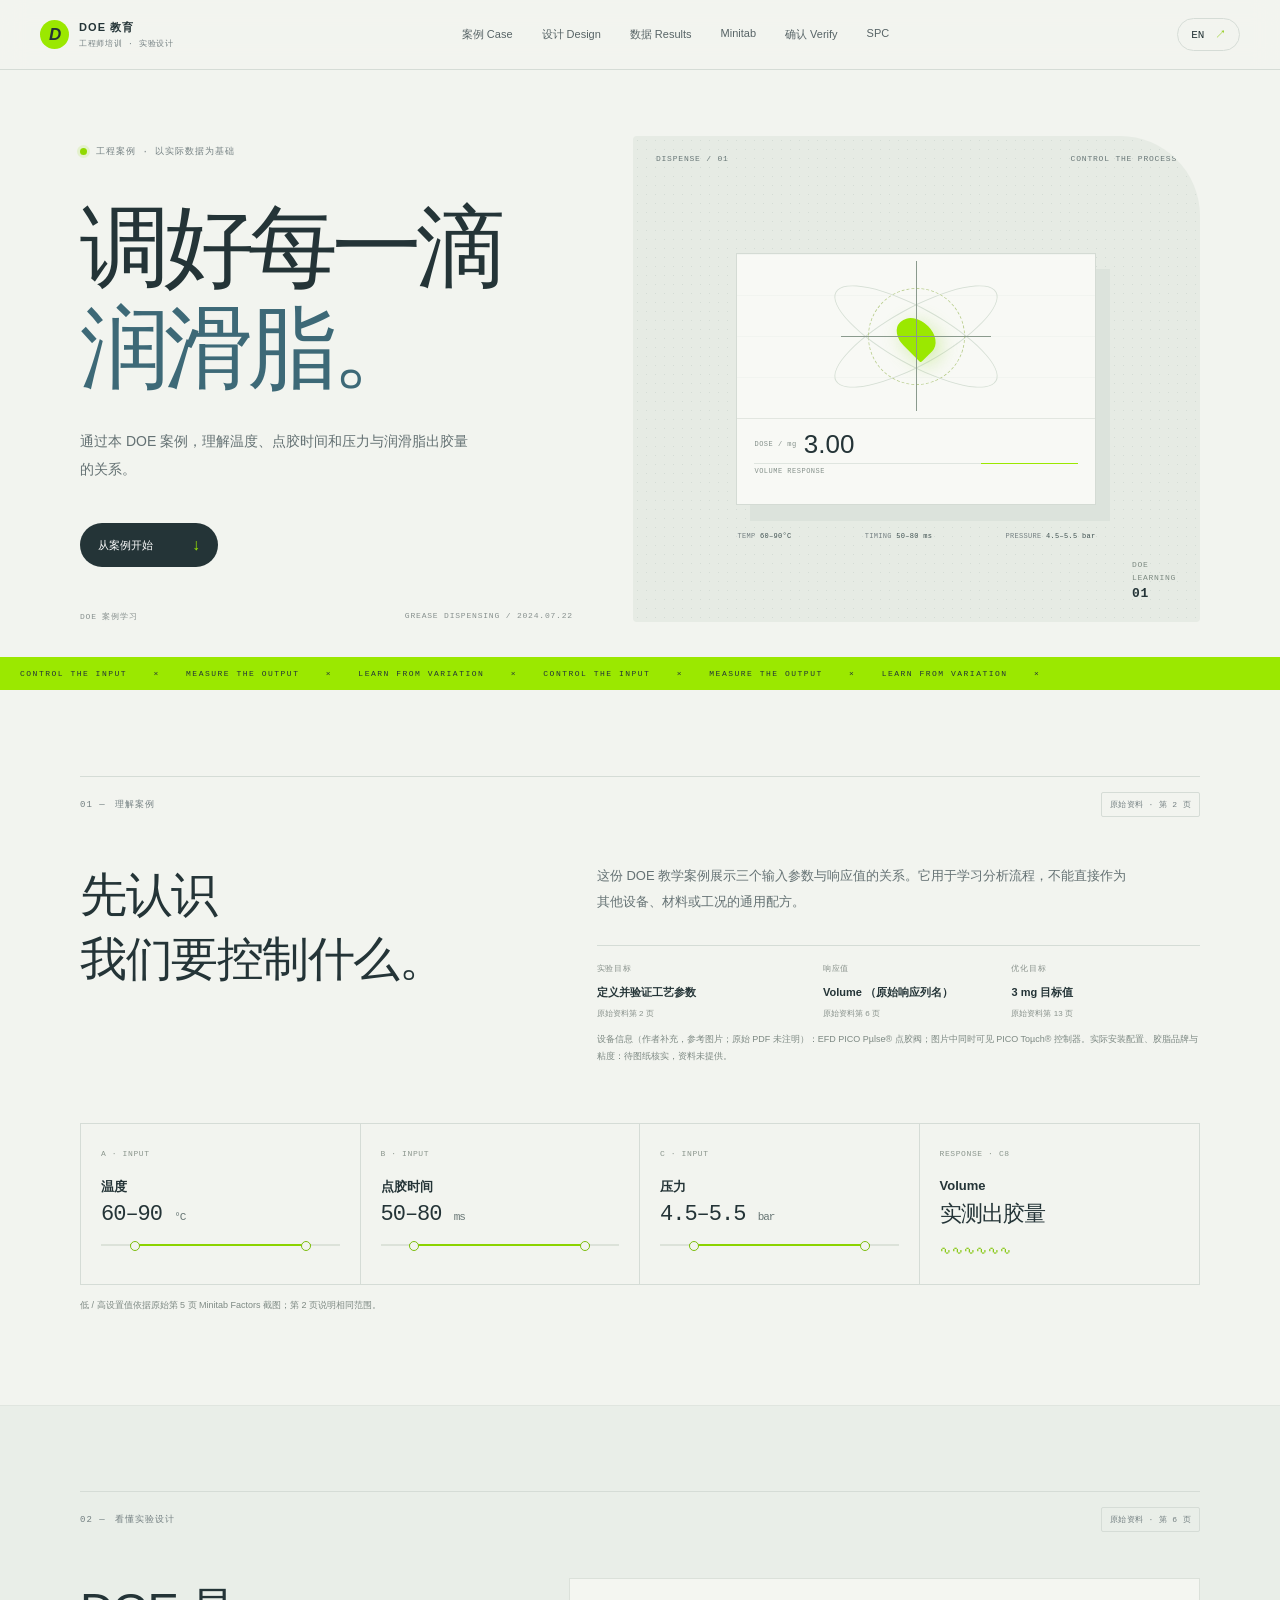
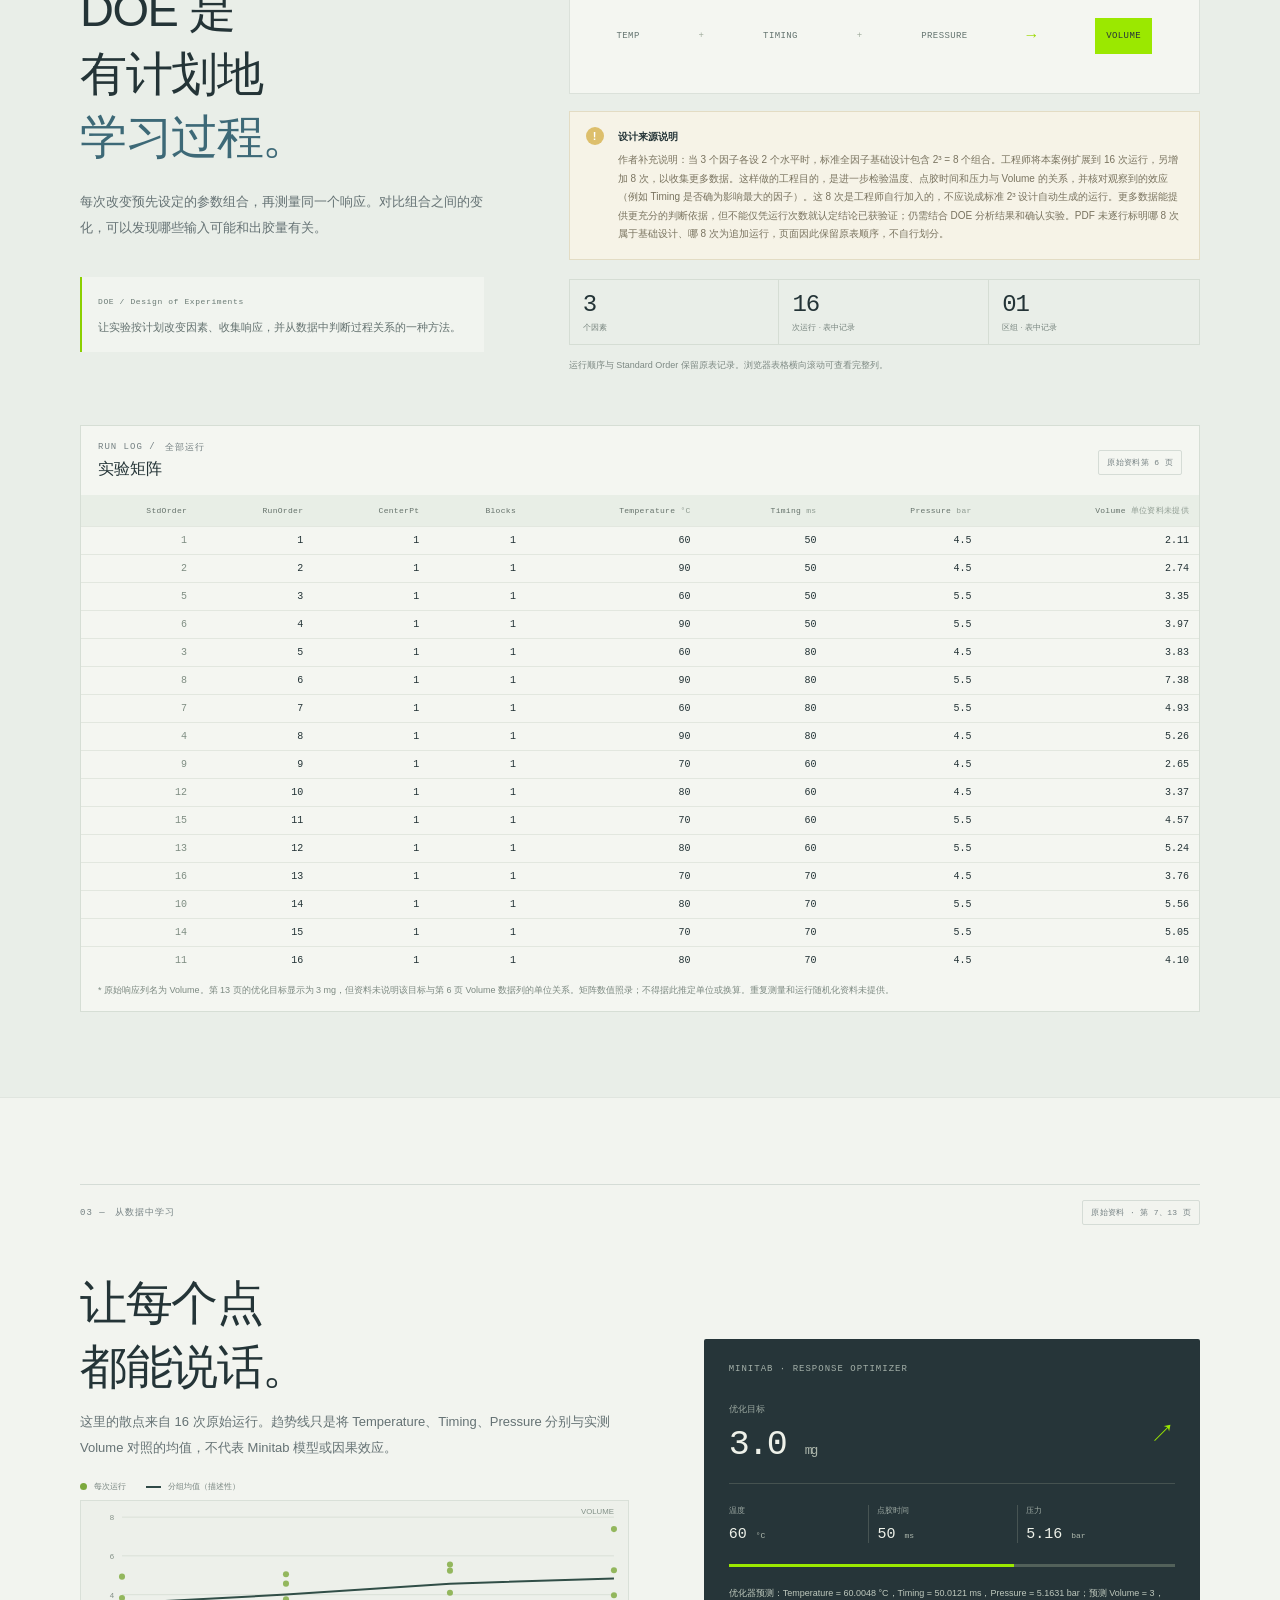
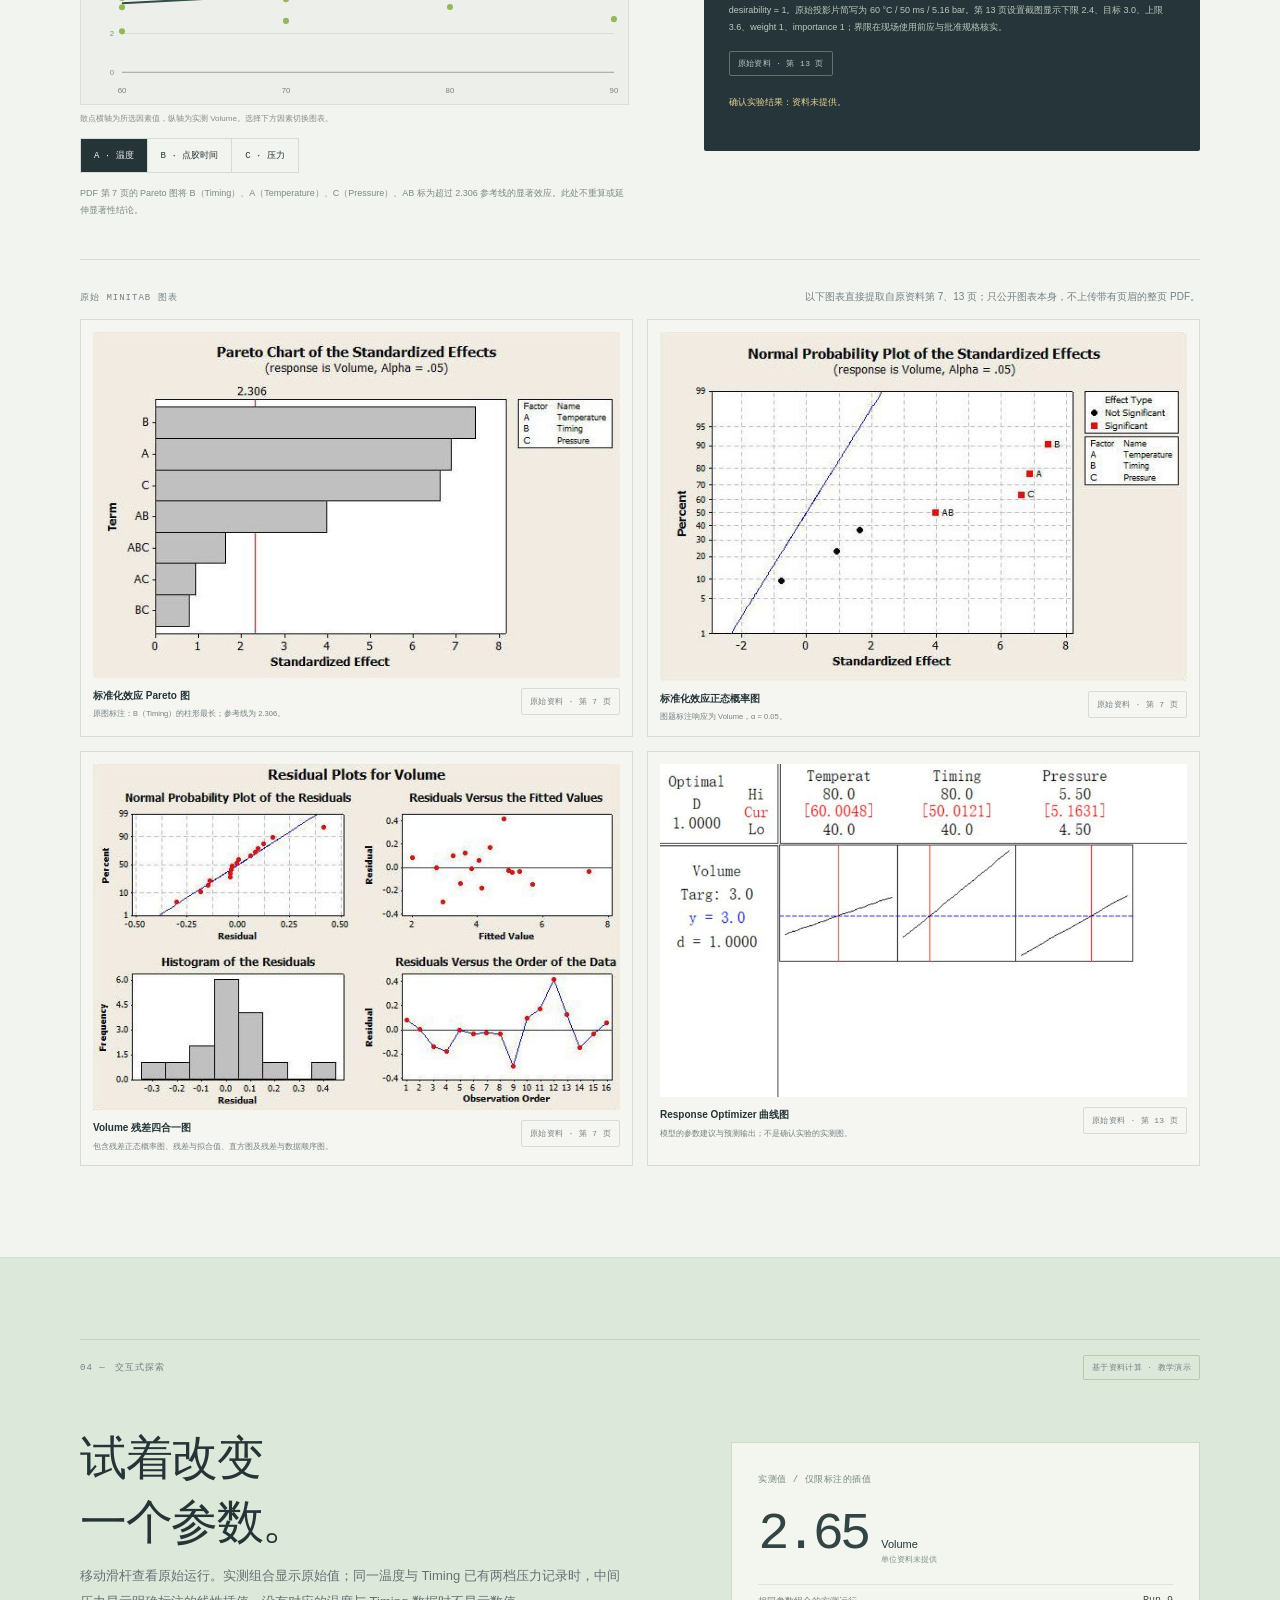
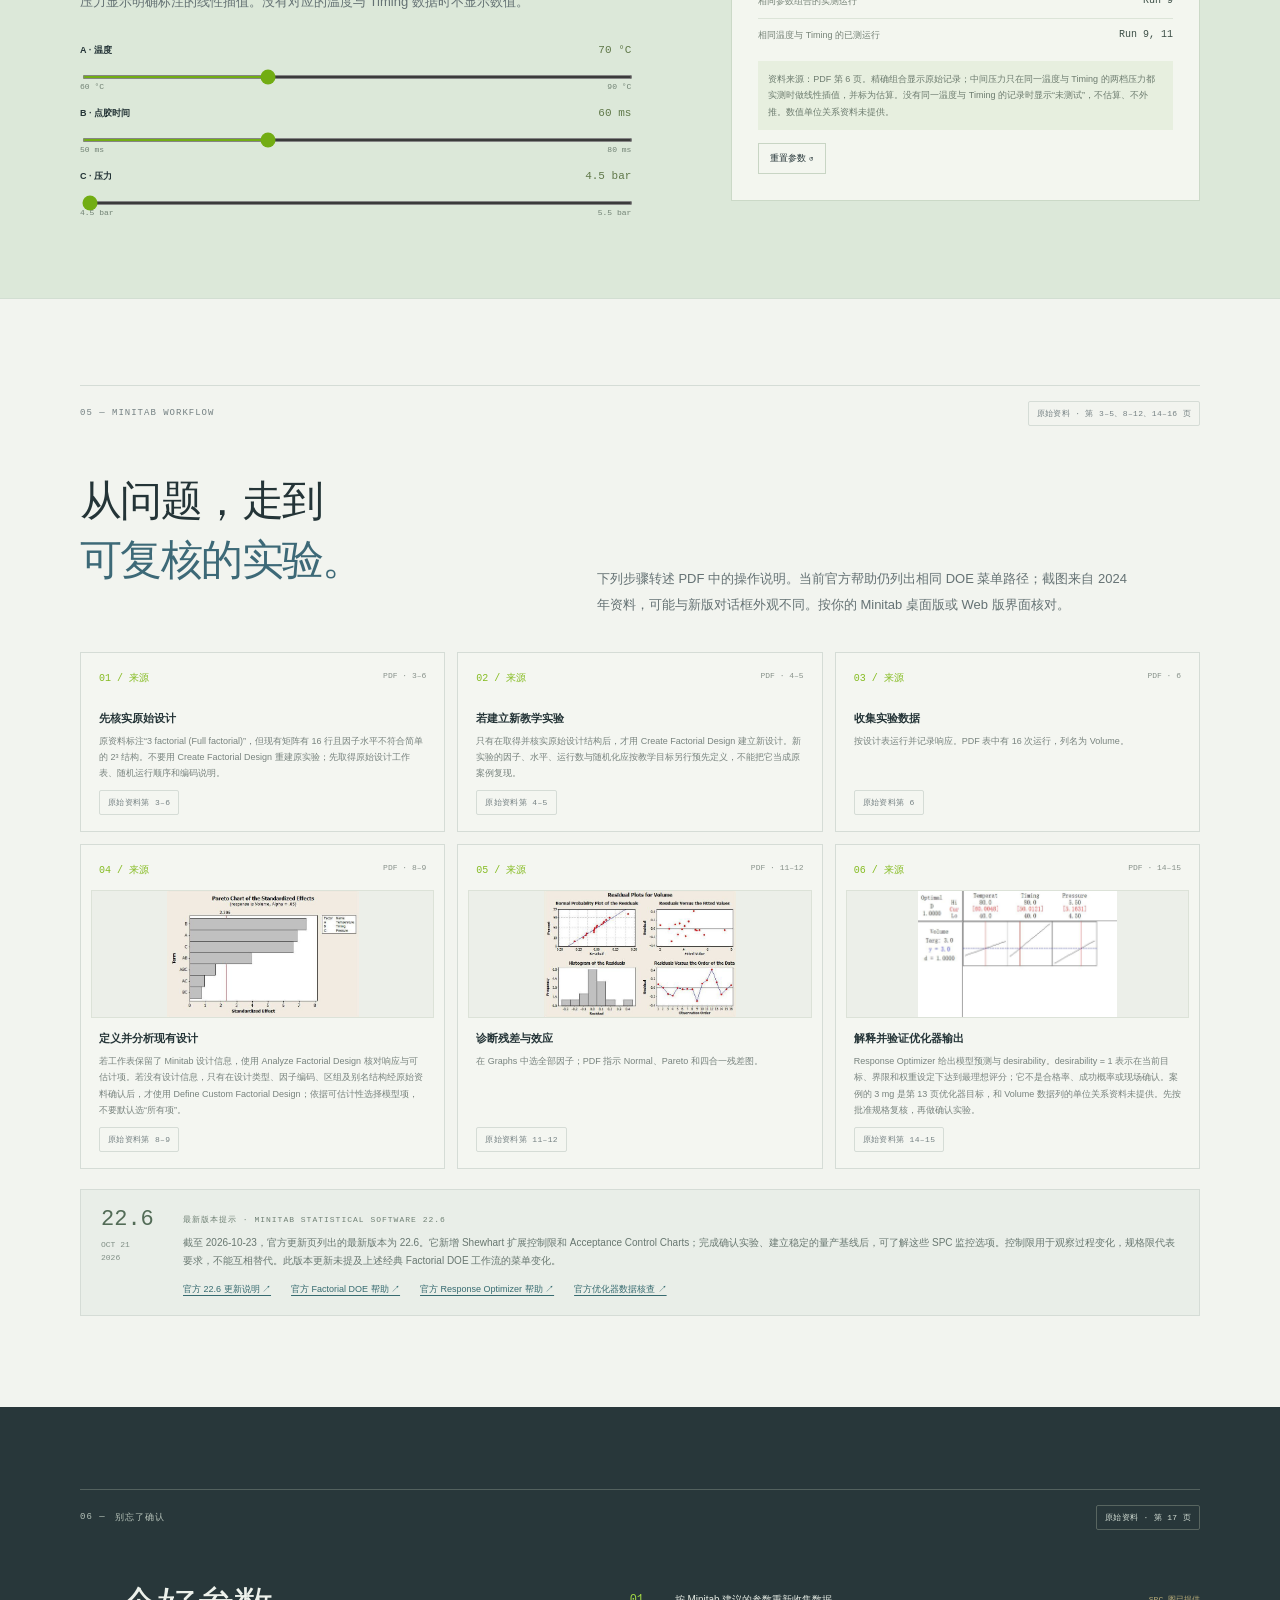
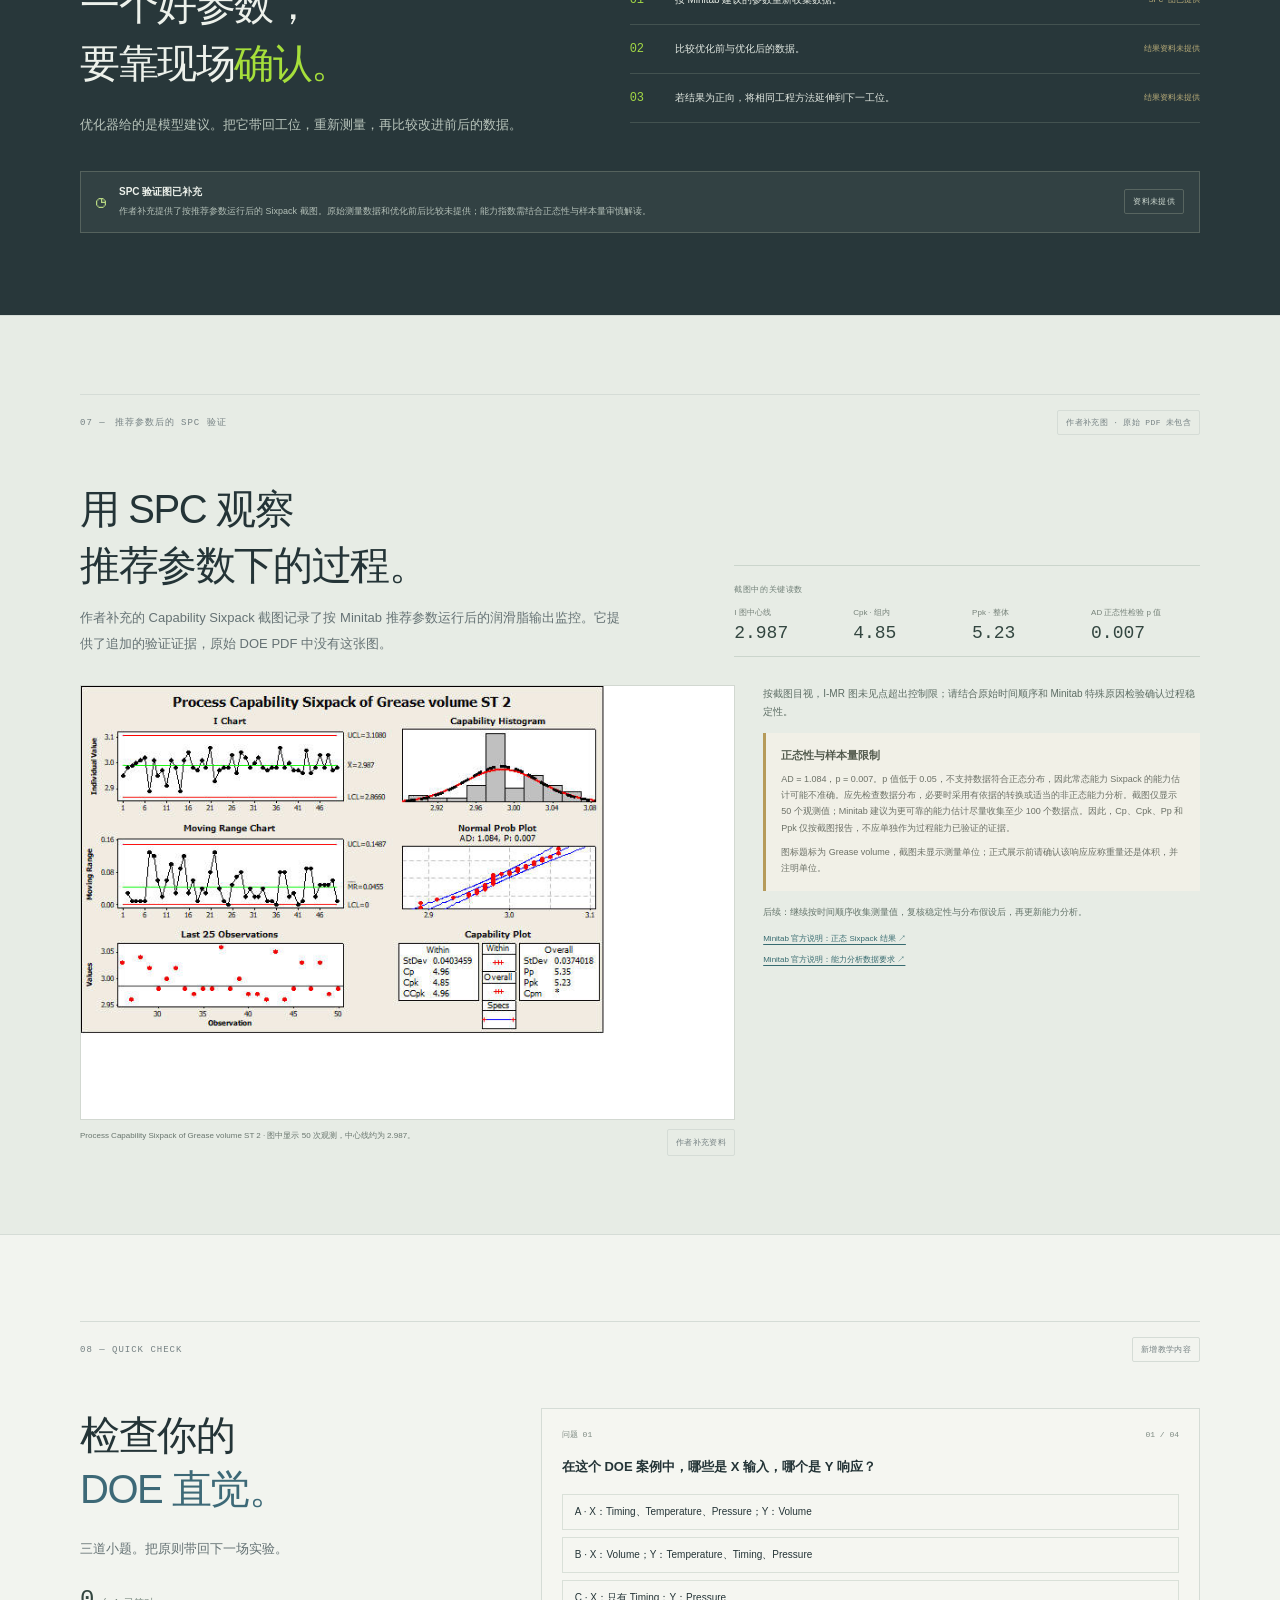
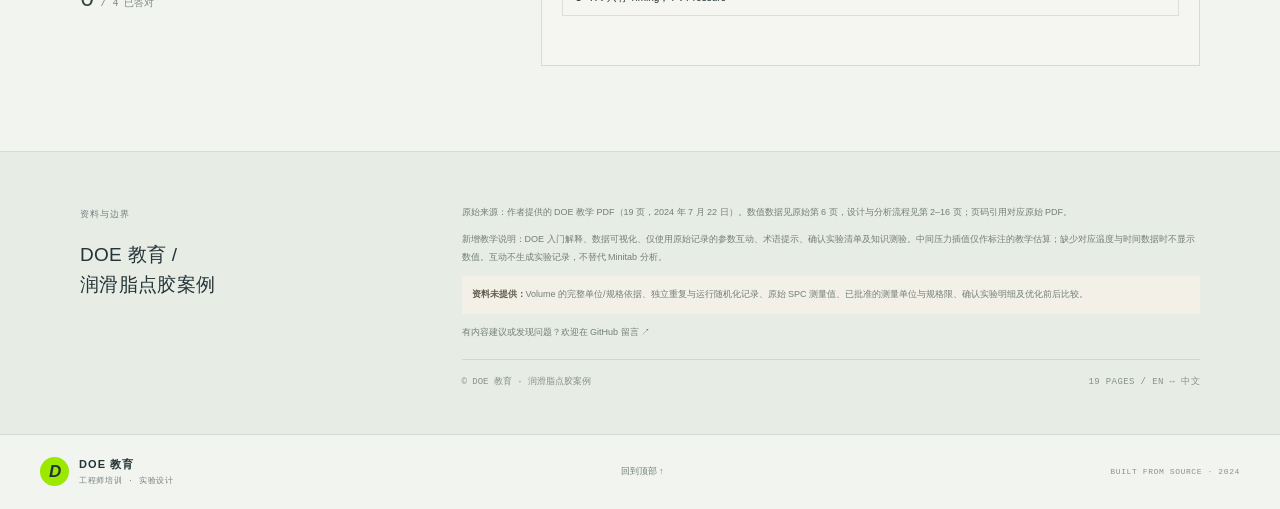
==== commit 14792600: "Bust cache for validated DOE site build" ====
--- a/index.html
+++ b/index.html
@@ -27,7 +27,7 @@
     <section class="source-section"><div class="wrap source-grid"><div><span class="mini-label" data-i="sourceTitle">资料与边界</span><h3 data-i="sourceHeading">DOE 教育 /<br>润滑脂点胶案例</h3></div><div><p data-i="sourceDescription">原始来源：作者提供的 DOE 教学 PDF（19 页，2024 年 7 月 22 日）。数值数据见原始第 6 页，设计与分析流程见第 2–16 页；页码引用对应原始 PDF。</p><p data-i="teachingDescription">新增教学说明：DOE 入门解释、数据可视化、单因素均值互动、术语提示、确认实验清单及知识测验。互动仅做数据分组统计与邻近取值插值，不生成资料外的实验记录，不替代 Minitab 分析。</p><p class="missing-item" data-i="missingItems"><b>资料未提供：</b>完整预先确定的响应单位/规格依据、因素实际低高水平表、独立重复与随机化记录、原始输出文件、确认实验实测结果及优化前后比较。</p><p class="source-note"><a href="https://github.com/cklaw2005/cklaw2006/issues/new" target="_blank" rel="noopener" data-i="feedbackLink">有内容建议或发现问题？欢迎在 GitHub 留言 ↗</a></p><p class="credit" data-i="sourceCredit">© DOE 教育 · 润滑脂点胶案例 <span>19 PAGES / EN ↔ 中文</span></p></div></div></section>
   </main>
   <footer><a class="wordmark" href="#top"><span class="mark">D</span><span><span data-i="brandName">DOE 教育</span><small data-i="brandSub">工程师培训 · 实验设计</small></span></a><a href="#top" class="back-top" data-i="backTop">回到顶部 ↑</a><span>BUILT FROM SOURCE · 2024</span></footer>
-  <script src="app.js?v=20261025-source-charts"></script>
+  <script src="app.js?v=20261025-self-validation-1"></script>
 </body></html>
 
 
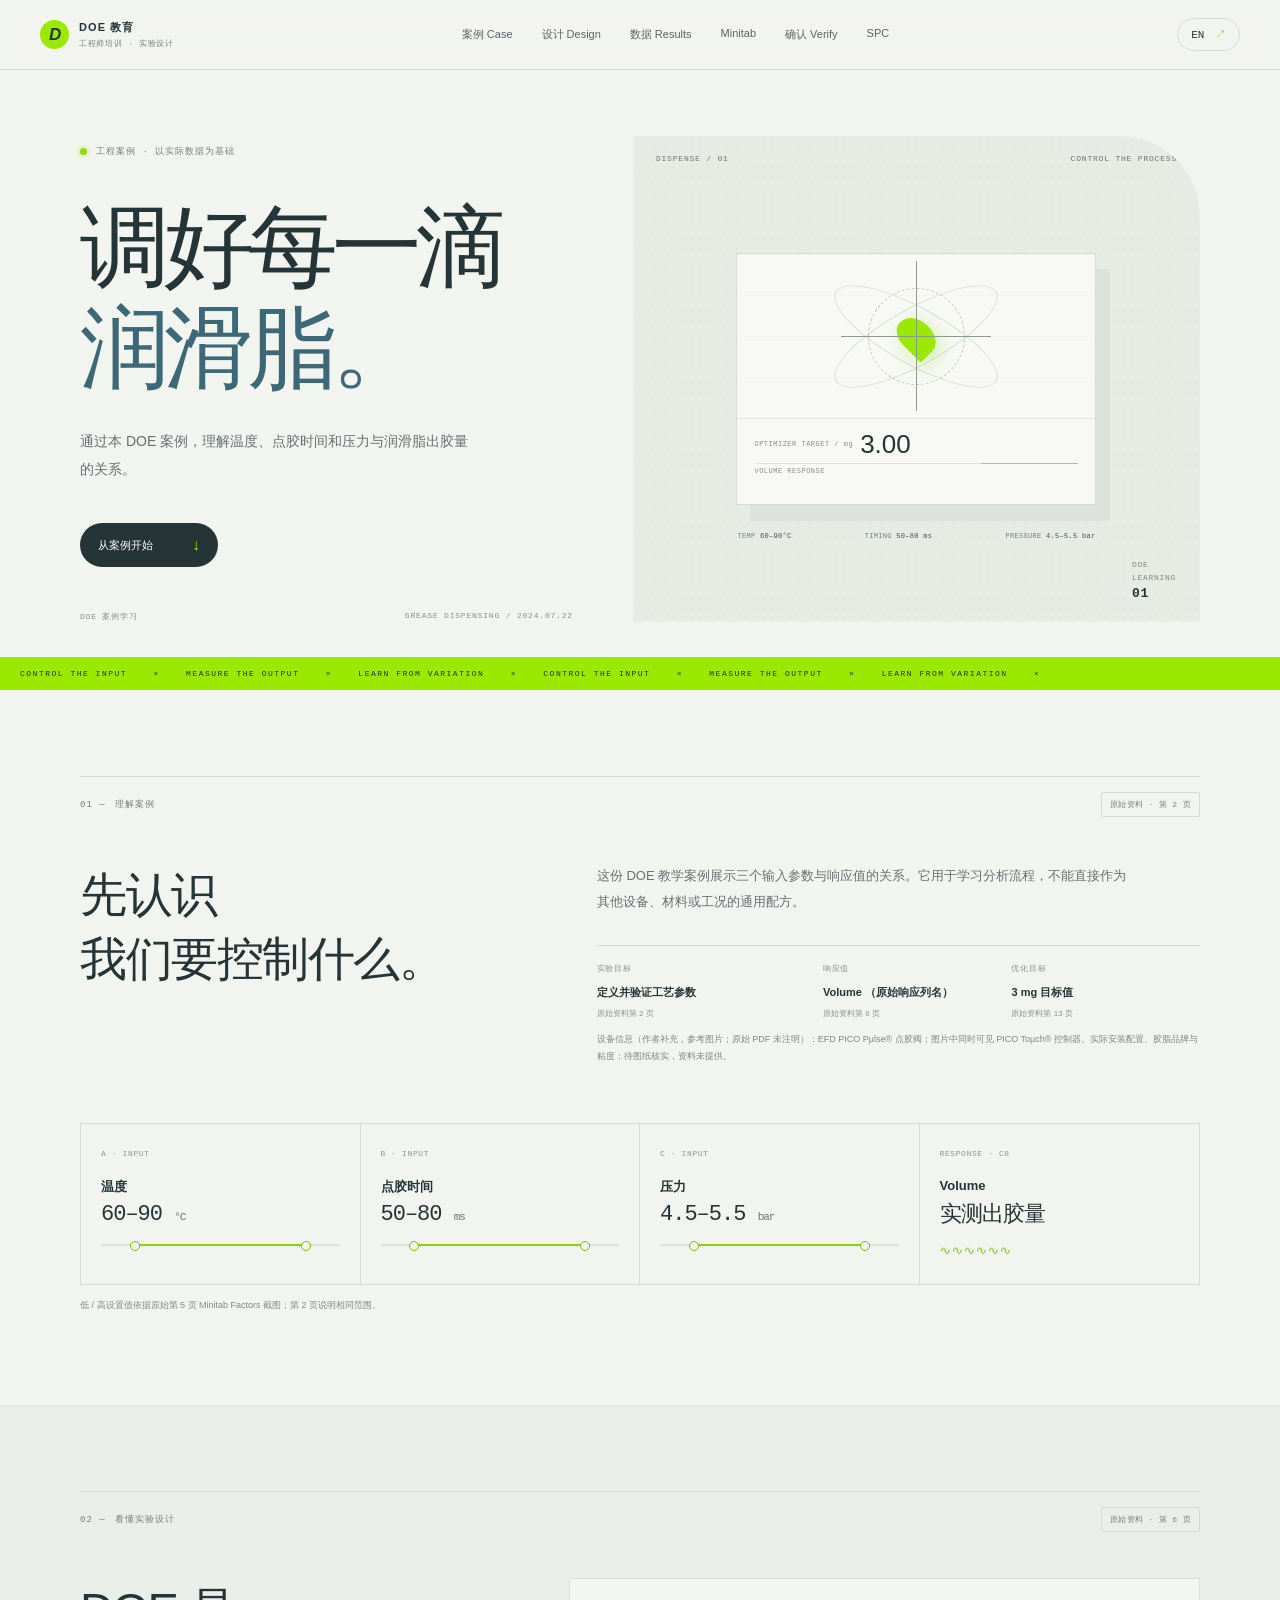
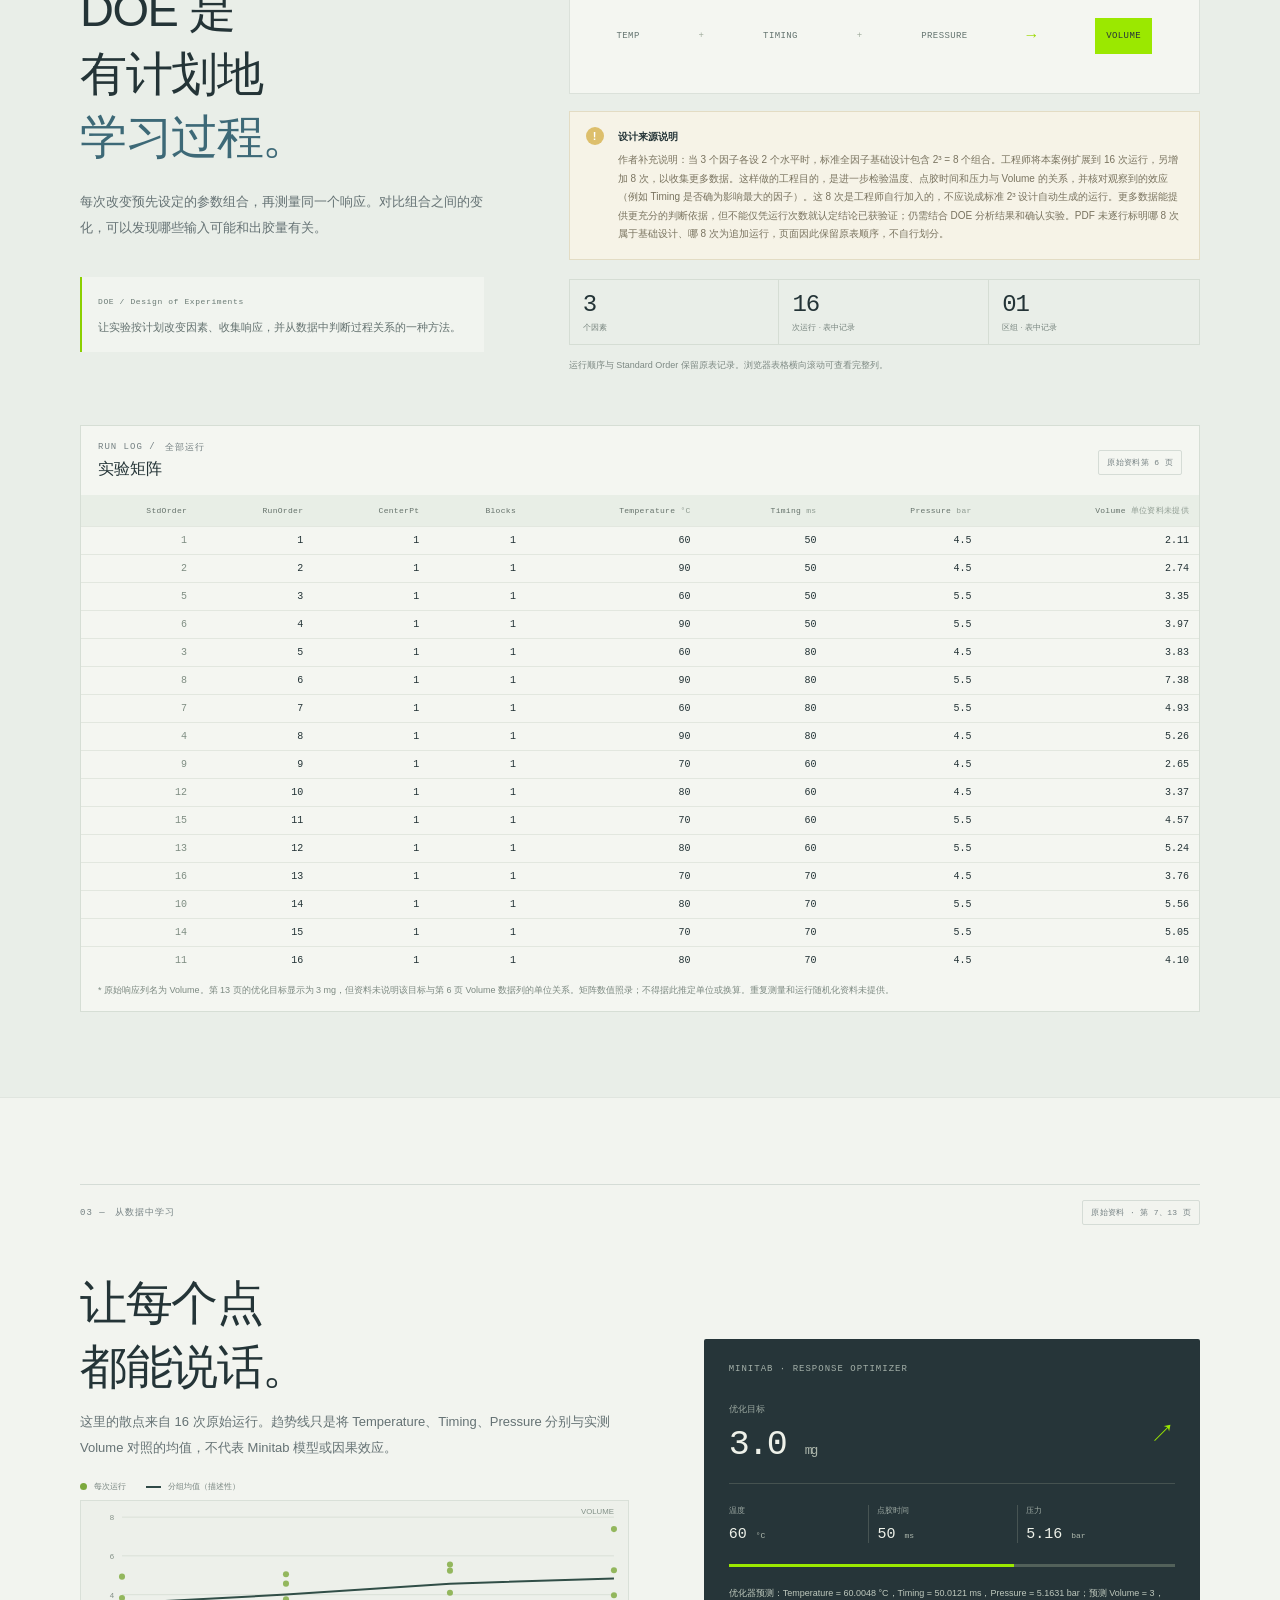
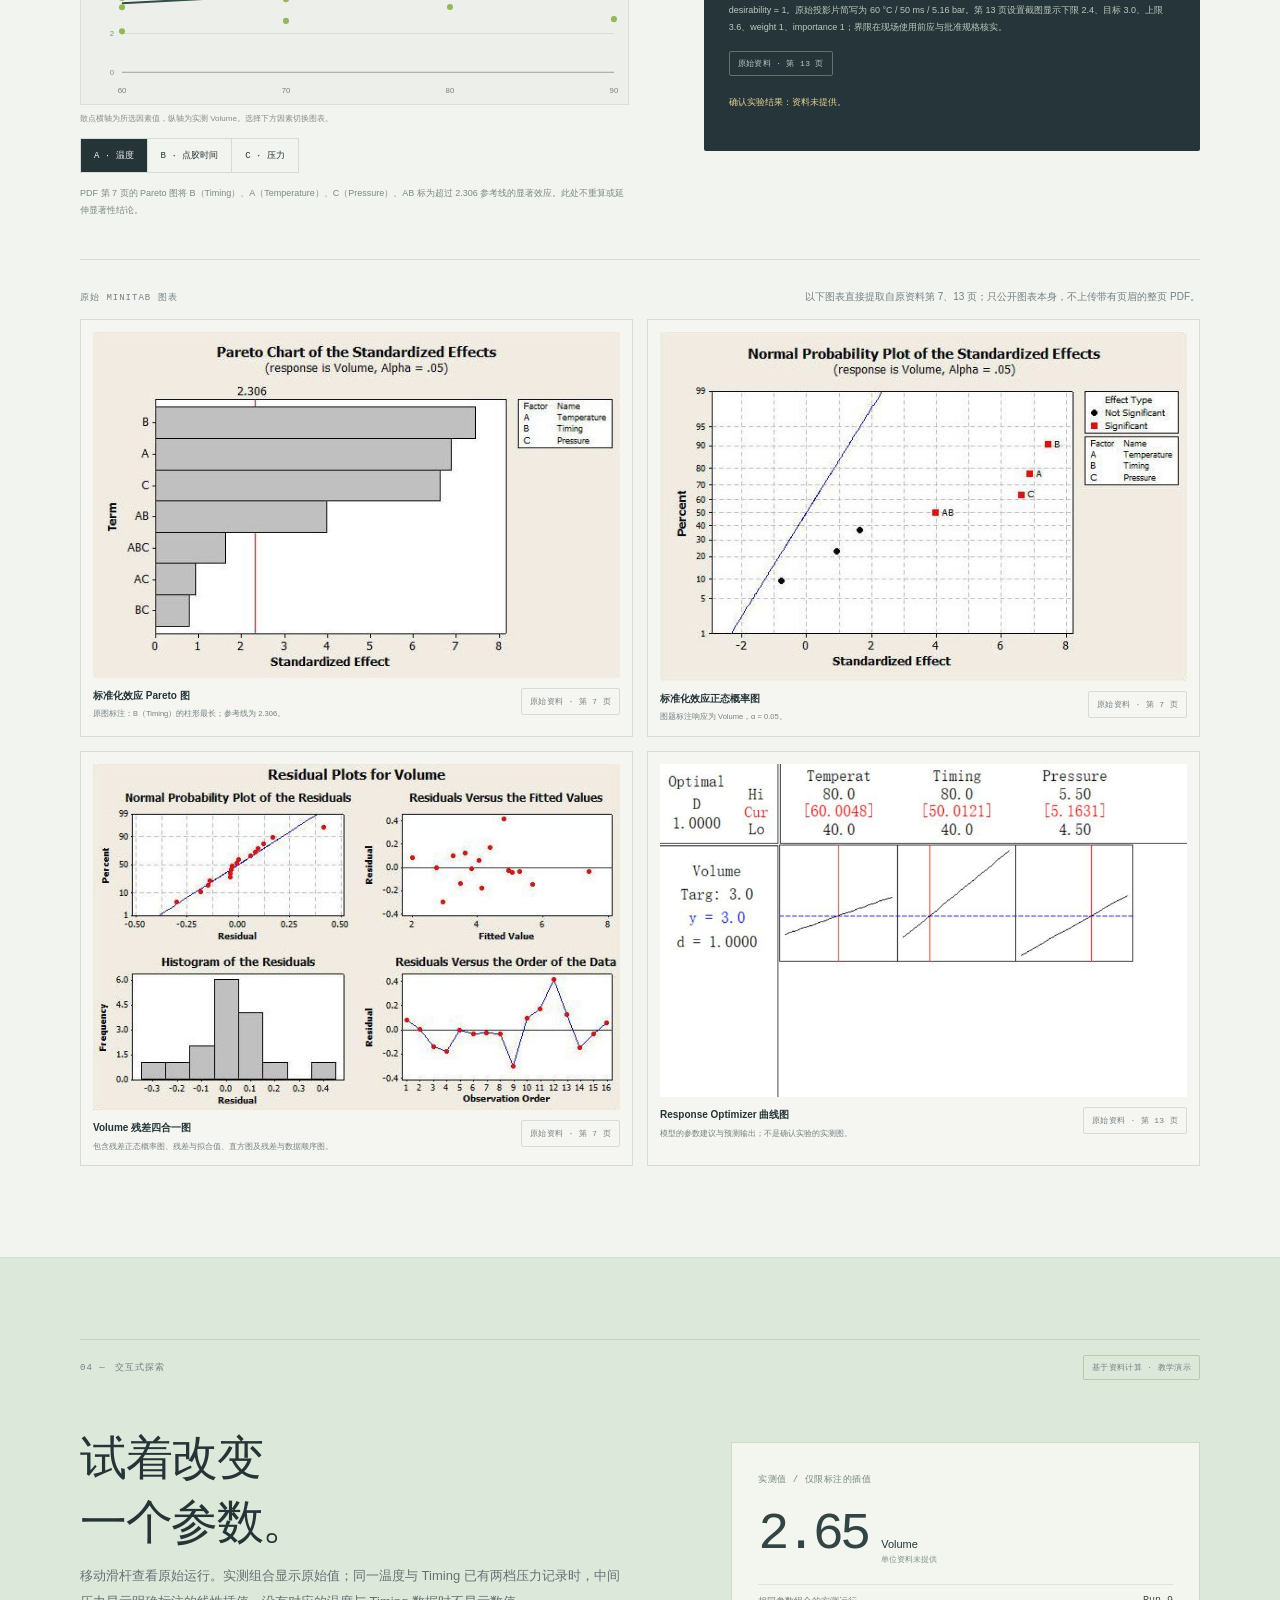
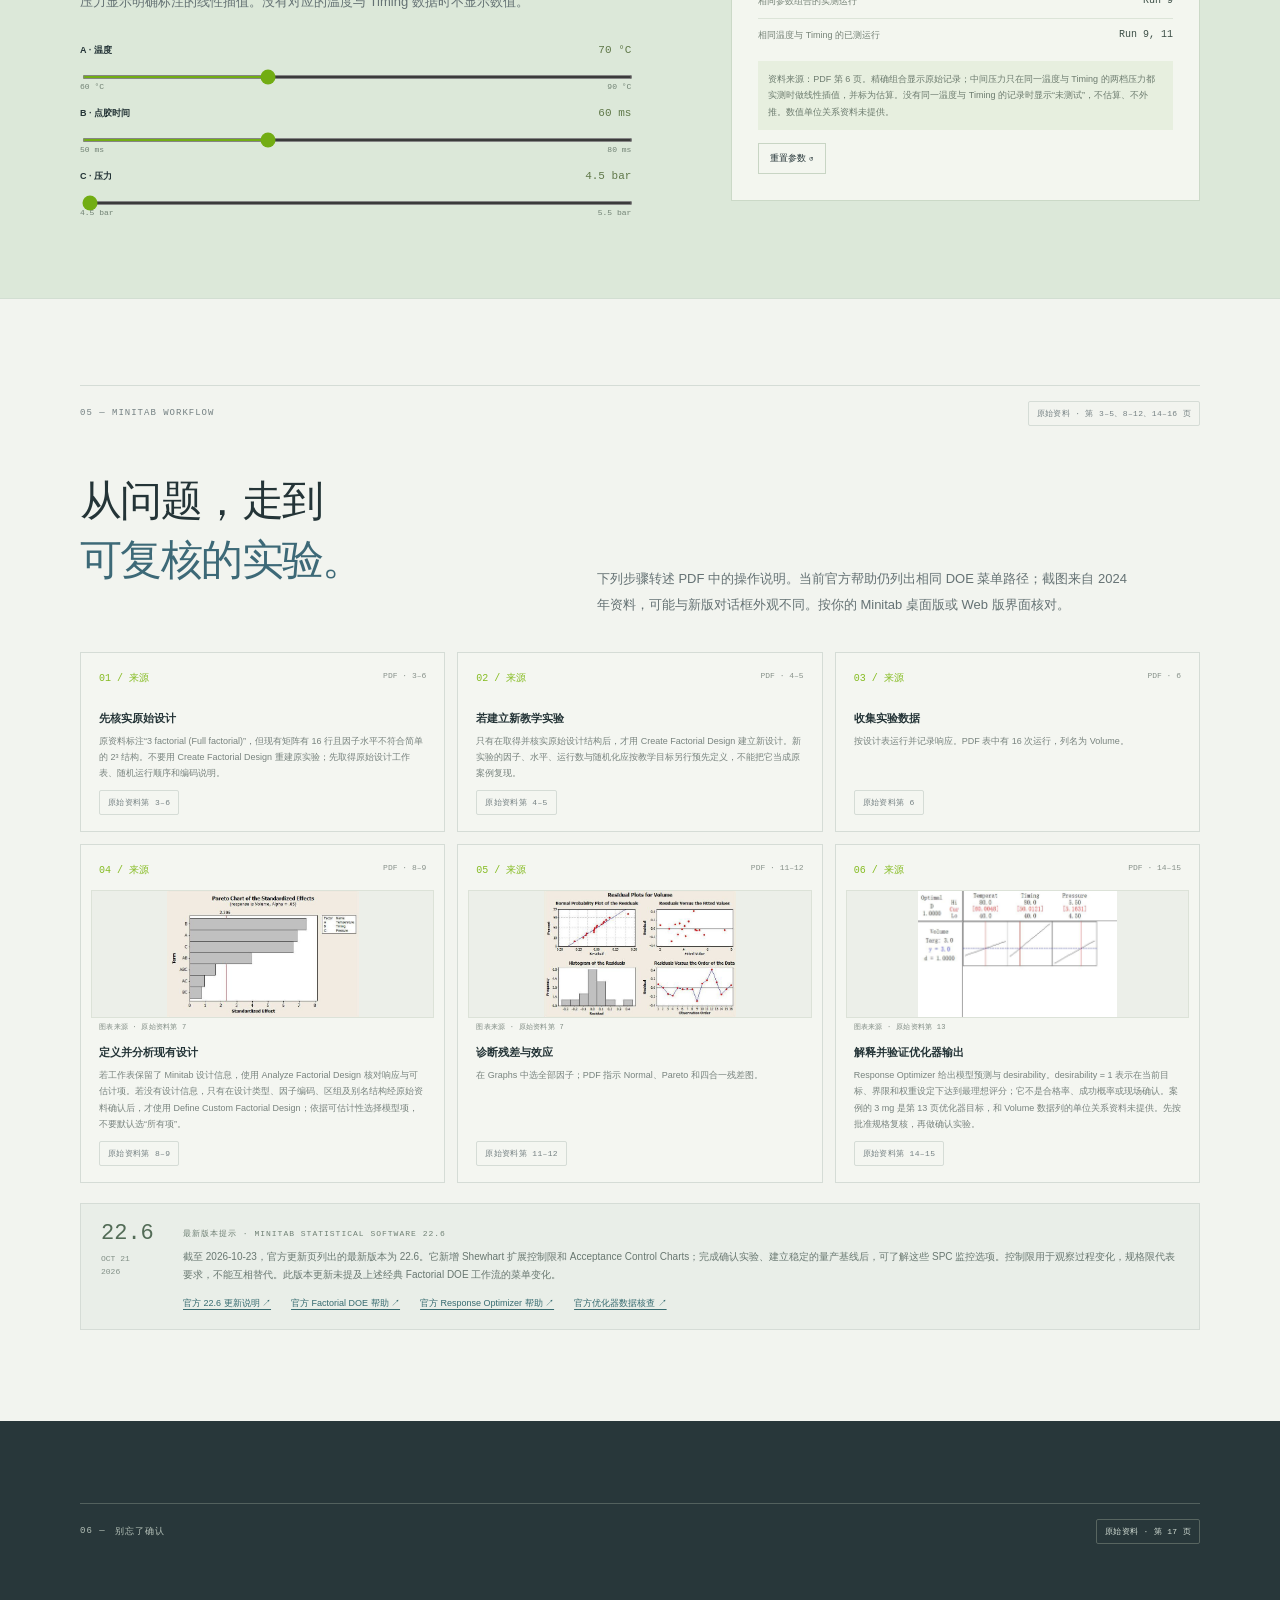
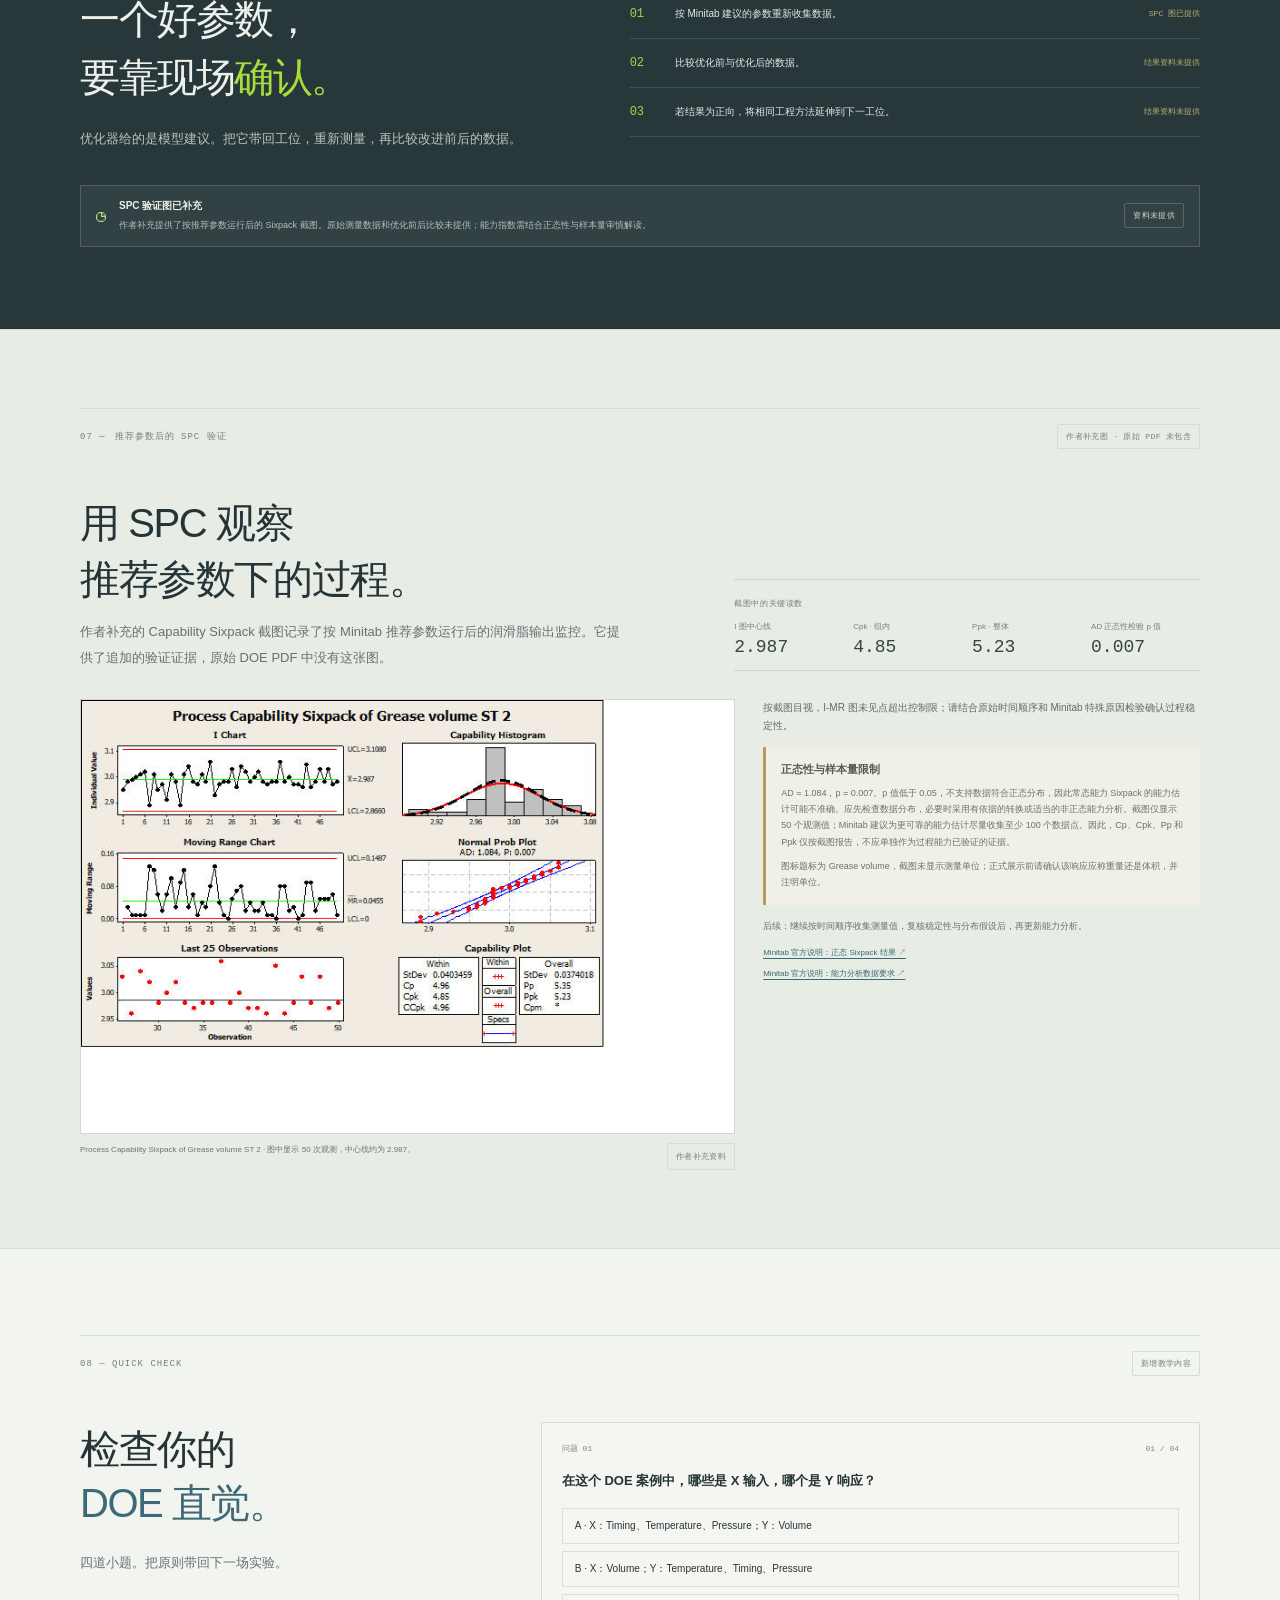
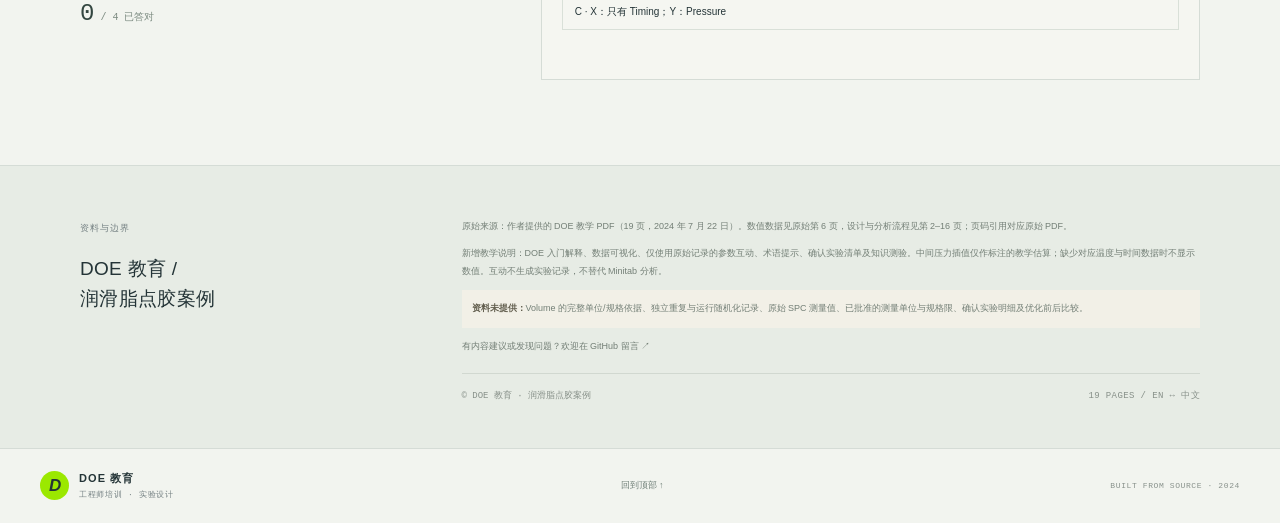
==== commit ff8dff0f: "Refresh validated DOE site assets" ====
--- a/index.html
+++ b/index.html
@@ -3,12 +3,12 @@
 <head>
   <meta charset="utf-8"><meta name="viewport" content="width=device-width,initial-scale=1">
   <meta name="theme-color" content="#edf3f5"><meta name="description" content="基于作者 DOE 案例资料的双语工程师培训案例。">
-  <title>DOE 教育 | DOE Education — 工程师培训</title><link rel="stylesheet" href="style.css?v=20261025-source-charts">
+  <title>DOE 教育 | DOE Education — 工程师培训</title><link rel="stylesheet" href="style.css?v=20261025-self-validation-2">
 </head>
 <body>
   <header class="topbar"><a class="wordmark" href="#top" aria-label="DOE Education home"><span class="mark">D</span><span><span data-i="brandName">DOE 教育</span><small data-i="brandSub">工程师培训 · 实验设计</small></span></a><nav class="desktop-nav"><a href="#case" data-i="navCase">案例 Case</a><a href="#design" data-i="navDesign">设计 Design</a><a href="#results" data-i="navResults">数据 Results</a><a href="#minitab" data-i="navMinitab">Minitab</a><a href="#check" data-i="navCheck">确认 Verify</a><a href="#spc" data-i="navSpc">SPC</a></nav><button class="lang" id="lang" aria-label="Switch language">EN <span>↗</span></button></header>
   <main id="top">
-    <section class="hero wrap"><div class="hero-copy"><p class="eyebrow"><span class="dot"></span><span data-i="eyebrow">工程案例 · 以实际数据为基础</span></p><h1>调好每一滴<br><em>润滑脂。</em></h1><p class="hero-sub" data-i="heroSub">通过本 DOE 案例，理解温度、点胶时间和压力与润滑脂出胶量的关系。</p><a class="pill-link" href="#case"><span data-i="start">从案例开始</span><span>↓</span></a><div class="hero-foot"><span data-i="heroTag">DOE 案例学习</span><span>GREASE DISPENSING / 2024.07.22</span></div></div><div class="hero-art"><div class="art-label"><span>DISPENSE / 01</span><span>CONTROL THE PROCESS</span></div><div class="flow-card"><div class="drop-orbit"><i></i><b></b><span class="cross-h"></span><span class="cross-v"></span></div><div class="flow-caption"><span>DOSE / mg</span><strong>3.00</strong><span class="flow-line"></span><span>VOLUME RESPONSE</span></div><div class="art-legend"><span>TEMP <b>60–90°C</b></span><span>TIMING <b>50–80 ms</b></span><span>PRESSURE <b>4.5–5.5 bar</b></span></div></div><div class="art-stamp">DOE<br>LEARNING<br><strong>01</strong></div></div></section>
+    <section class="hero wrap"><div class="hero-copy"><p class="eyebrow"><span class="dot"></span><span data-i="eyebrow">工程案例 · 以实际数据为基础</span></p><h1>调好每一滴<br><em>润滑脂。</em></h1><p class="hero-sub" data-i="heroSub">通过本 DOE 案例，理解温度、点胶时间和压力与润滑脂出胶量的关系。</p><a class="pill-link" href="#case"><span data-i="start">从案例开始</span><span>↓</span></a><div class="hero-foot"><span data-i="heroTag">DOE 案例学习</span><span>GREASE DISPENSING / 2024.07.22</span></div></div><div class="hero-art"><div class="art-label"><span>DISPENSE / 01</span><span>CONTROL THE PROCESS</span></div><div class="flow-card"><div class="drop-orbit"><i></i><b></b><span class="cross-h"></span><span class="cross-v"></span></div><div class="flow-caption"><span>OPTIMIZER TARGET / mg</span><strong>3.00</strong><span class="flow-line"></span><span>VOLUME RESPONSE</span></div><div class="art-legend"><span>TEMP <b>60–90°C</b></span><span>TIMING <b>50–80 ms</b></span><span>PRESSURE <b>4.5–5.5 bar</b></span></div></div><div class="art-stamp">DOE<br>LEARNING<br><strong>01</strong></div></div></section>
     <section class="ticker"><div><span>CONTROL THE INPUT</span> × <span>MEASURE THE OUTPUT</span> × <span>LEARN FROM VARIATION</span> × <span>CONTROL THE INPUT</span> × <span>MEASURE THE OUTPUT</span> × <span>LEARN FROM VARIATION</span> ×</div></section>
     <section class="section wrap" id="case"><div class="section-head"><p class="eyebrow">01 — <span data-i="caseEyebrow">理解案例</span></p><span class="source-tag" data-i="srcPages2">原始资料 · 第 2 页</span></div><div class="intro-grid"><h2 data-i="caseTitle">先认识<br>我们要控制什么。</h2><div><p class="body-large" data-i="caseBody">这份 DOE 教学案例展示输入参数与响应值的关系。它用于学习分析流程，不能直接作为其他设备、材料或工况的通用配方。</p><div class="fact-row"><div><span class="fact-key" data-i="goal">实验目标</span><b data-i="goalVal">定义并验证工艺参数</b><small data-i="srcP2">原始资料第 2 页</small></div><div><span class="fact-key" data-i="response">响应值</span><b>Volume <span data-i="volumeDesc">（体积）</span></b><small data-i="srcP6">原始资料第 6 页</small></div><div><span class="fact-key" data-i="target">优化目标</span><b>3 mg <span data-i="targetVal">目标值</span></b><small data-i="srcP13">原始资料第 13 页</small></div></div><p id="equipmentNote" class="source-note" data-i="equipmentNote">设备信息（作者补充，参考图片；原始 PDF 未注明）：EFD PICO Pµlse® 点胶阀；图片中同时可见 PICO Toµch® 控制器。实际安装配置、胶脂品牌与粘度：待图纸核实，资料未提供。</p></div></div>
       <div class="factor-strip"><article><span>A · INPUT</span><b data-i="temp">温度</b><strong>60–90 <small>°C</small></strong><div class="range"><i></i></div></article><article><span>B · INPUT</span><b data-i="timing">点胶时间</b><strong>50–80 <small>ms</small></strong><div class="range"><i></i></div></article><article><span>C · INPUT</span><b data-i="pressure">压力</b><strong>4.5–5.5 <small>bar</small></strong><div class="range"><i></i></div></article><article class="response-card"><span>RESPONSE · C8</span><b>Volume</b><strong data-i="measured">实测出胶量</strong><div class="signal">∿∿∿∿∿∿</div></article></div><p class="source-note" data-i="factorSource">低 / 高设置值依据原始第 5 页 Minitab Factors 截图；第 2 页说明相同范围。</p>
@@ -27,7 +27,7 @@
     <section class="source-section"><div class="wrap source-grid"><div><span class="mini-label" data-i="sourceTitle">资料与边界</span><h3 data-i="sourceHeading">DOE 教育 /<br>润滑脂点胶案例</h3></div><div><p data-i="sourceDescription">原始来源：作者提供的 DOE 教学 PDF（19 页，2024 年 7 月 22 日）。数值数据见原始第 6 页，设计与分析流程见第 2–16 页；页码引用对应原始 PDF。</p><p data-i="teachingDescription">新增教学说明：DOE 入门解释、数据可视化、单因素均值互动、术语提示、确认实验清单及知识测验。互动仅做数据分组统计与邻近取值插值，不生成资料外的实验记录，不替代 Minitab 分析。</p><p class="missing-item" data-i="missingItems"><b>资料未提供：</b>完整预先确定的响应单位/规格依据、因素实际低高水平表、独立重复与随机化记录、原始输出文件、确认实验实测结果及优化前后比较。</p><p class="source-note"><a href="https://github.com/cklaw2005/cklaw2006/issues/new" target="_blank" rel="noopener" data-i="feedbackLink">有内容建议或发现问题？欢迎在 GitHub 留言 ↗</a></p><p class="credit" data-i="sourceCredit">© DOE 教育 · 润滑脂点胶案例 <span>19 PAGES / EN ↔ 中文</span></p></div></div></section>
   </main>
   <footer><a class="wordmark" href="#top"><span class="mark">D</span><span><span data-i="brandName">DOE 教育</span><small data-i="brandSub">工程师培训 · 实验设计</small></span></a><a href="#top" class="back-top" data-i="backTop">回到顶部 ↑</a><span>BUILT FROM SOURCE · 2024</span></footer>
-  <script src="app.js?v=20261025-self-validation-1"></script>
+  <script src="app.js?v=20261025-self-validation-2"></script>
 </body></html>
 
 
--- a/style.css
+++ b/style.css
@@ -19,3 +19,6 @@
 @media(max-width:900px){.spc-intro{gap:36px}.spc-content{gap:20px}.spc-metrics{grid-template-columns:repeat(2,1fr);row-gap:12px}}
 @media(max-width:640px){.spc-section{padding:56px 0}.spc-intro,.spc-content{grid-template-columns:1fr;gap:20px}.spc-intro h2{font-size:35px}.spc-metrics{grid-template-columns:repeat(2,1fr)}.spc-metrics b{font-size:17px}.spc-chart figcaption{font-size:8px}.spc-control-note,.spc-caution p,.spc-next{font-size:9px}}
 .source-figures{margin-top:40px;padding-top:28px;border-top:1px solid var(--line)}.source-figures-head{display:flex;align-items:baseline;justify-content:space-between;gap:24px;margin-bottom:14px}.source-figures-head .mini-label{flex:0 0 auto}.source-figures-head p{margin:0;color:var(--muted);font-size:10px;line-height:1.7}.source-figures-grid{display:grid;grid-template-columns:repeat(2,minmax(0,1fr));gap:14px}.source-figure{margin:0;min-width:0;padding:12px;background:#f5f6f1;border:1px solid var(--line)}.source-figure img{display:block;width:100%;height:auto;background:#fff}.source-figure figcaption{display:flex;justify-content:space-between;align-items:flex-start;gap:12px;margin-top:10px;color:#65736b;font-size:9px;line-height:1.65}.source-figure figcaption>span:first-child{min-width:0}.source-figure b,.source-figure small{display:block}.source-figure b{font-size:10px;color:var(--ink)}.source-figure small{margin-top:4px;color:var(--muted)}.source-figure .source-tag{flex:0 0 auto}@media(max-width:640px){.source-figures{margin-top:30px;padding-top:22px}.source-figures-head{display:block}.source-figures-head p{margin-top:7px}.source-figures-grid{grid-template-columns:1fr;gap:10px}.source-figure{padding:9px}.source-figure figcaption{font-size:9px}}
+
+.step-figure-source{display:block;margin:4px 8px 0;color:#7f8b83;font:7px var(--mono);letter-spacing:.25px}
+
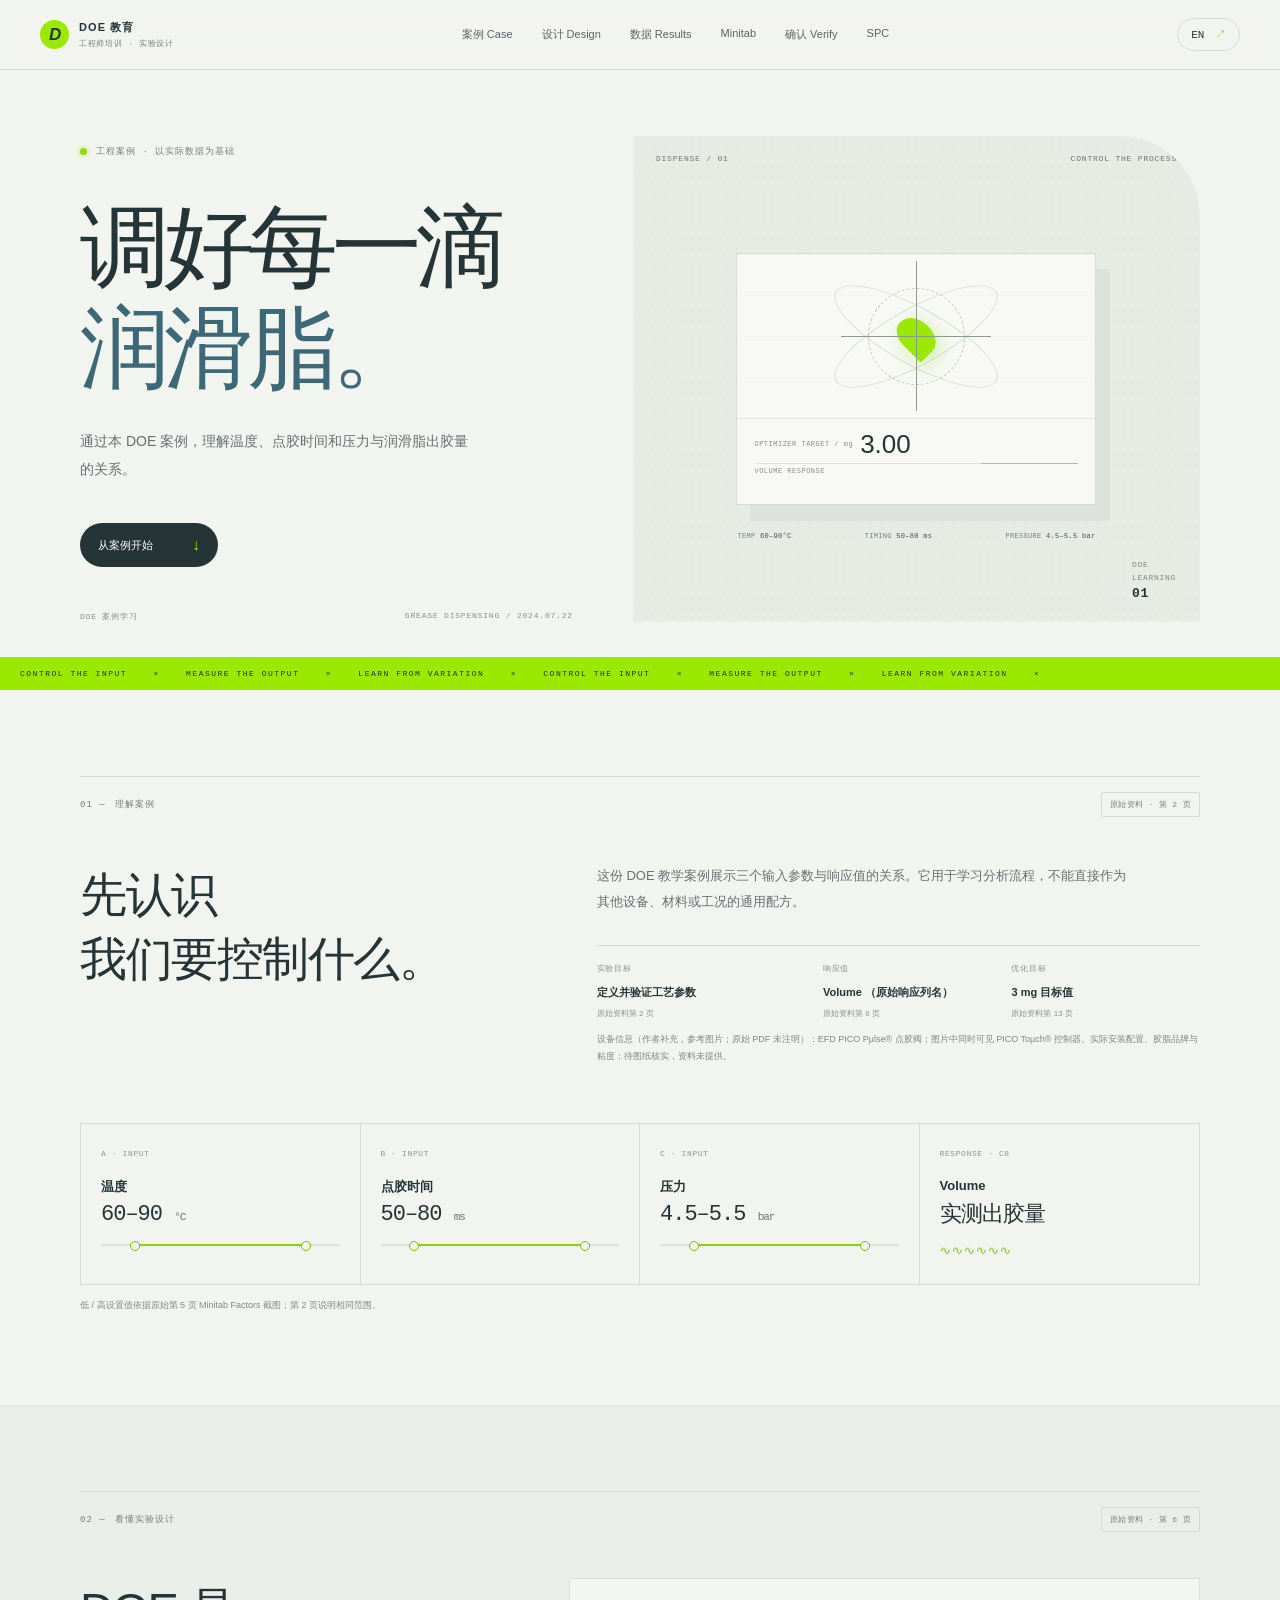
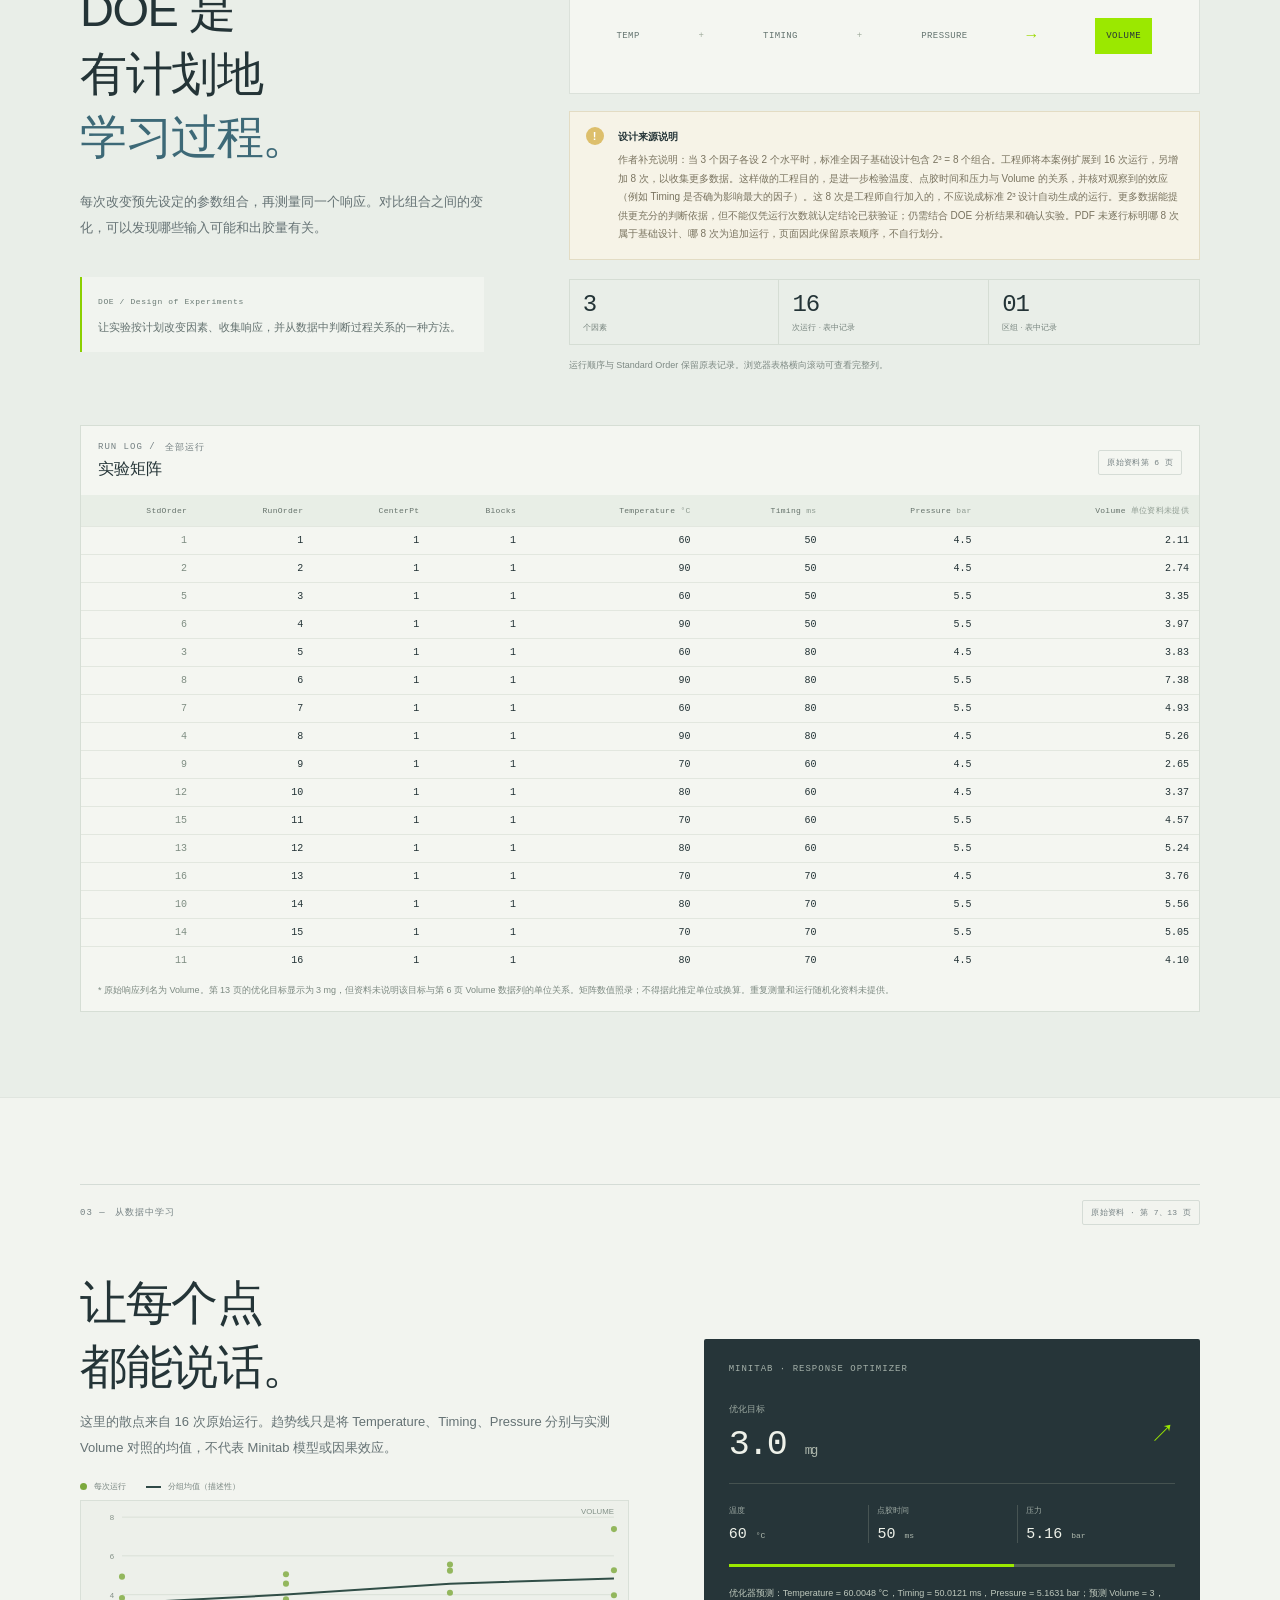
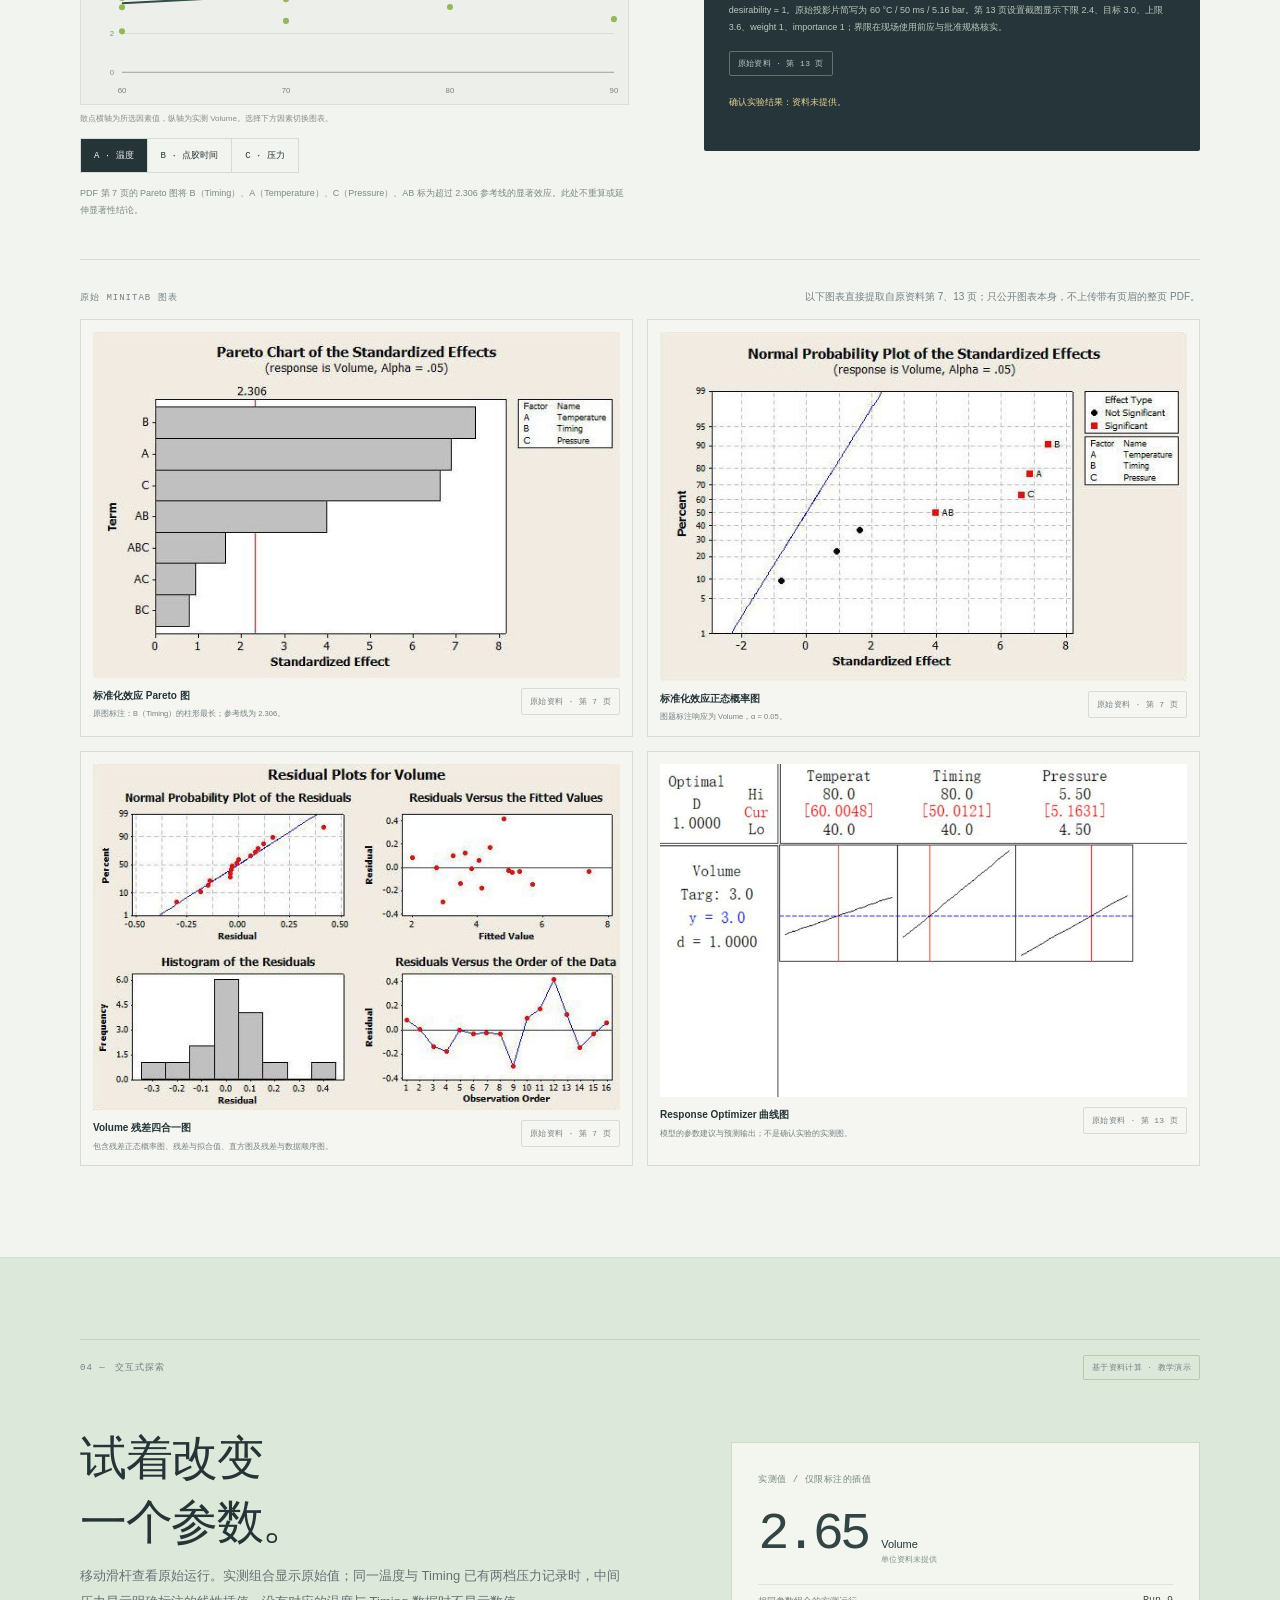
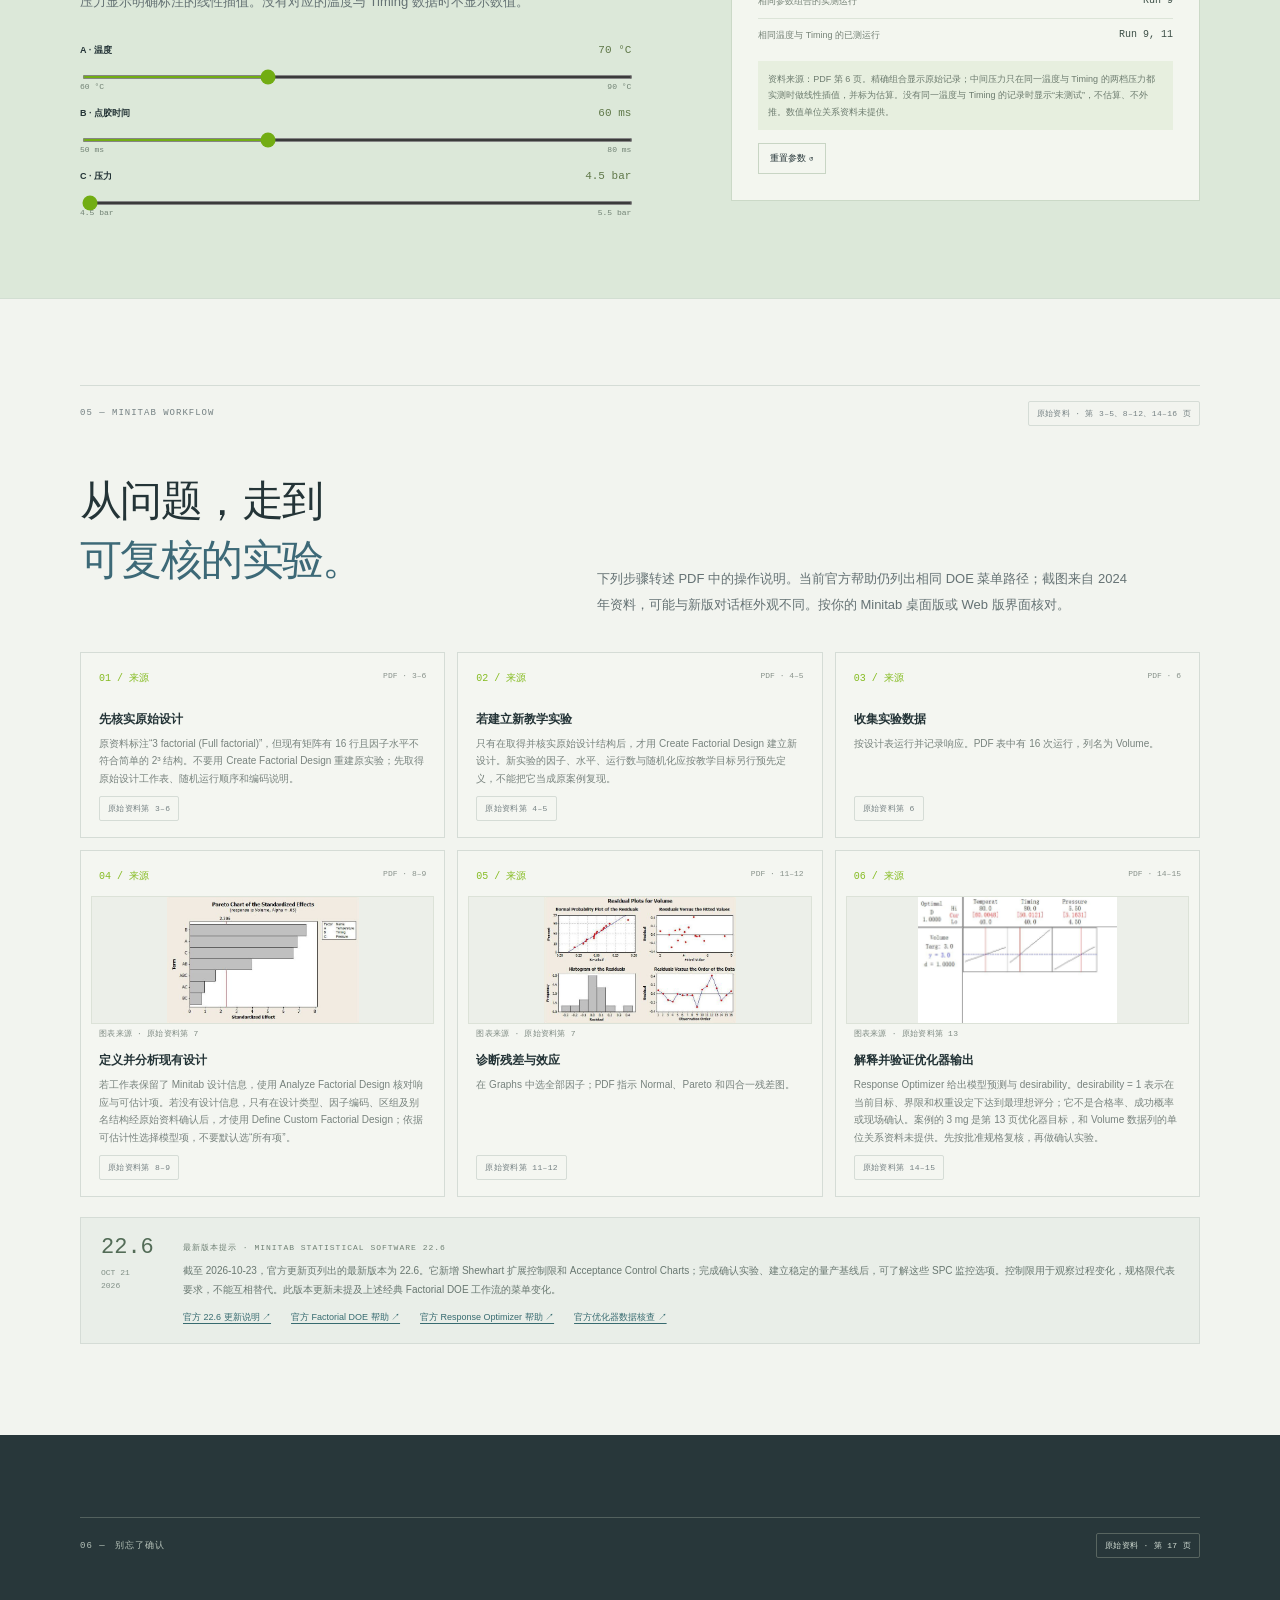
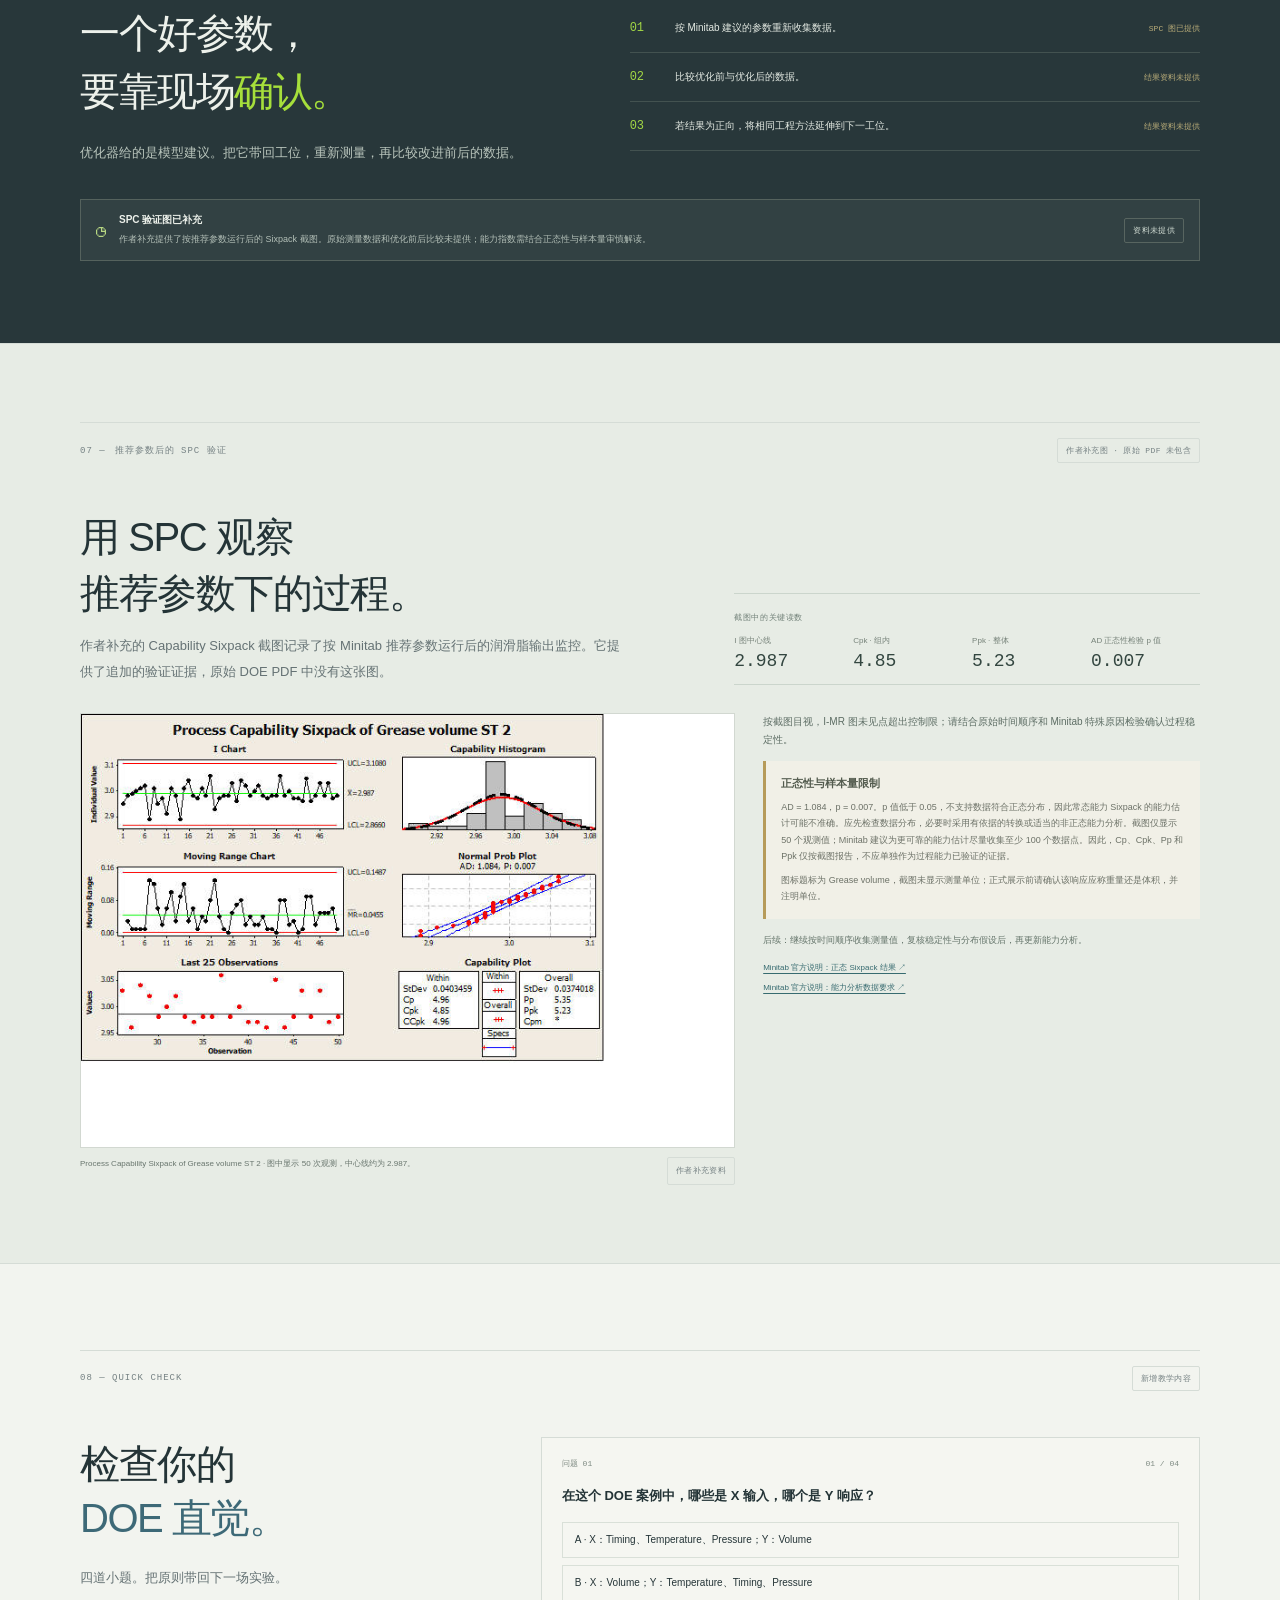
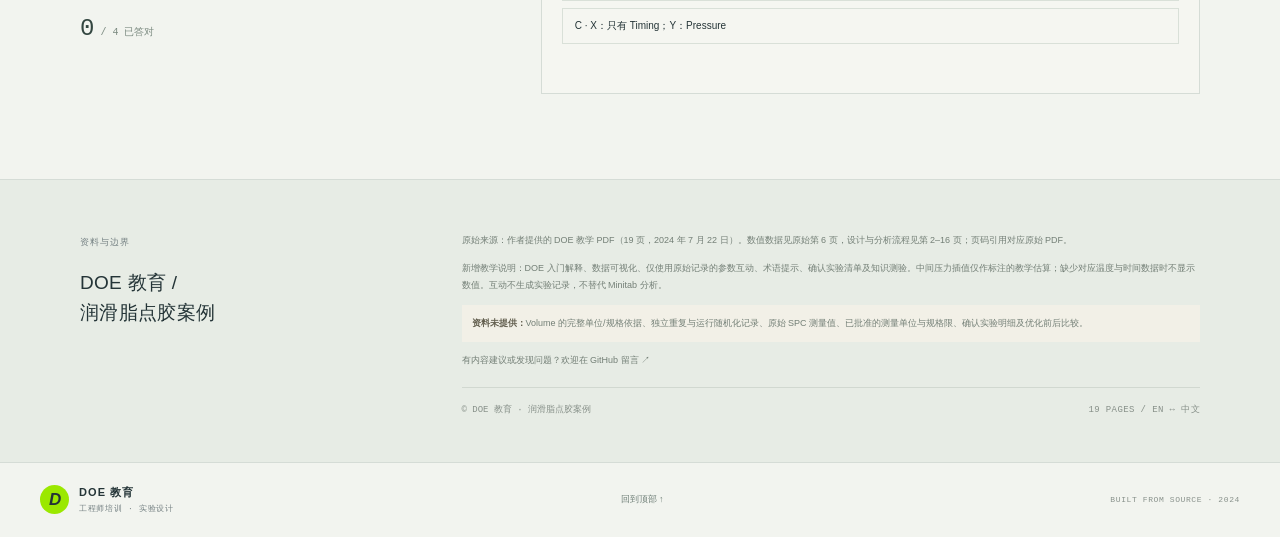
==== commit 094e6efd: "Publish final self-validation assets" ====
--- a/index.html
+++ b/index.html
@@ -3,12 +3,12 @@
 <head>
   <meta charset="utf-8"><meta name="viewport" content="width=device-width,initial-scale=1">
   <meta name="theme-color" content="#edf3f5"><meta name="description" content="基于作者 DOE 案例资料的双语工程师培训案例。">
-  <title>DOE 教育 | DOE Education — 工程师培训</title><link rel="stylesheet" href="style.css?v=20261025-self-validation-2">
+  <title>DOE 教育 | DOE Education — 工程师培训</title><link rel="stylesheet" href="style.css?v=20261025-self-validation-3">
 </head>
 <body>
   <header class="topbar"><a class="wordmark" href="#top" aria-label="DOE Education home"><span class="mark">D</span><span><span data-i="brandName">DOE 教育</span><small data-i="brandSub">工程师培训 · 实验设计</small></span></a><nav class="desktop-nav"><a href="#case" data-i="navCase">案例 Case</a><a href="#design" data-i="navDesign">设计 Design</a><a href="#results" data-i="navResults">数据 Results</a><a href="#minitab" data-i="navMinitab">Minitab</a><a href="#check" data-i="navCheck">确认 Verify</a><a href="#spc" data-i="navSpc">SPC</a></nav><button class="lang" id="lang" aria-label="Switch language">EN <span>↗</span></button></header>
   <main id="top">
-    <section class="hero wrap"><div class="hero-copy"><p class="eyebrow"><span class="dot"></span><span data-i="eyebrow">工程案例 · 以实际数据为基础</span></p><h1>调好每一滴<br><em>润滑脂。</em></h1><p class="hero-sub" data-i="heroSub">通过本 DOE 案例，理解温度、点胶时间和压力与润滑脂出胶量的关系。</p><a class="pill-link" href="#case"><span data-i="start">从案例开始</span><span>↓</span></a><div class="hero-foot"><span data-i="heroTag">DOE 案例学习</span><span>GREASE DISPENSING / 2024.07.22</span></div></div><div class="hero-art"><div class="art-label"><span>DISPENSE / 01</span><span>CONTROL THE PROCESS</span></div><div class="flow-card"><div class="drop-orbit"><i></i><b></b><span class="cross-h"></span><span class="cross-v"></span></div><div class="flow-caption"><span>OPTIMIZER TARGET / mg</span><strong>3.00</strong><span class="flow-line"></span><span>VOLUME RESPONSE</span></div><div class="art-legend"><span>TEMP <b>60–90°C</b></span><span>TIMING <b>50–80 ms</b></span><span>PRESSURE <b>4.5–5.5 bar</b></span></div></div><div class="art-stamp">DOE<br>LEARNING<br><strong>01</strong></div></div></section>
+    <section class="hero wrap"><div class="hero-copy"><p class="eyebrow"><span class="dot"></span><span data-i="eyebrow">工程案例 · 以实际数据为基础</span></p><h1 data-i="heroTitle">调好每一滴<br><em>润滑脂。</em></h1><p class="hero-sub" data-i="heroSub">通过本 DOE 案例，理解温度、点胶时间和压力与润滑脂出胶量的关系。</p><a class="pill-link" href="#case"><span data-i="start">从案例开始</span><span>↓</span></a><div class="hero-foot"><span data-i="heroTag">DOE 案例学习</span><span>GREASE DISPENSING / 2024.07.22</span></div></div><div class="hero-art"><div class="art-label"><span>DISPENSE / 01</span><span>CONTROL THE PROCESS</span></div><div class="flow-card"><div class="drop-orbit"><i></i><b></b><span class="cross-h"></span><span class="cross-v"></span></div><div class="flow-caption"><span>OPTIMIZER TARGET / mg</span><strong>3.00</strong><span class="flow-line"></span><span>VOLUME RESPONSE</span></div><div class="art-legend"><span>TEMP <b>60–90°C</b></span><span>TIMING <b>50–80 ms</b></span><span>PRESSURE <b>4.5–5.5 bar</b></span></div></div><div class="art-stamp">DOE<br>LEARNING<br><strong>01</strong></div></div></section>
     <section class="ticker"><div><span>CONTROL THE INPUT</span> × <span>MEASURE THE OUTPUT</span> × <span>LEARN FROM VARIATION</span> × <span>CONTROL THE INPUT</span> × <span>MEASURE THE OUTPUT</span> × <span>LEARN FROM VARIATION</span> ×</div></section>
     <section class="section wrap" id="case"><div class="section-head"><p class="eyebrow">01 — <span data-i="caseEyebrow">理解案例</span></p><span class="source-tag" data-i="srcPages2">原始资料 · 第 2 页</span></div><div class="intro-grid"><h2 data-i="caseTitle">先认识<br>我们要控制什么。</h2><div><p class="body-large" data-i="caseBody">这份 DOE 教学案例展示输入参数与响应值的关系。它用于学习分析流程，不能直接作为其他设备、材料或工况的通用配方。</p><div class="fact-row"><div><span class="fact-key" data-i="goal">实验目标</span><b data-i="goalVal">定义并验证工艺参数</b><small data-i="srcP2">原始资料第 2 页</small></div><div><span class="fact-key" data-i="response">响应值</span><b>Volume <span data-i="volumeDesc">（体积）</span></b><small data-i="srcP6">原始资料第 6 页</small></div><div><span class="fact-key" data-i="target">优化目标</span><b>3 mg <span data-i="targetVal">目标值</span></b><small data-i="srcP13">原始资料第 13 页</small></div></div><p id="equipmentNote" class="source-note" data-i="equipmentNote">设备信息（作者补充，参考图片；原始 PDF 未注明）：EFD PICO Pµlse® 点胶阀；图片中同时可见 PICO Toµch® 控制器。实际安装配置、胶脂品牌与粘度：待图纸核实，资料未提供。</p></div></div>
       <div class="factor-strip"><article><span>A · INPUT</span><b data-i="temp">温度</b><strong>60–90 <small>°C</small></strong><div class="range"><i></i></div></article><article><span>B · INPUT</span><b data-i="timing">点胶时间</b><strong>50–80 <small>ms</small></strong><div class="range"><i></i></div></article><article><span>C · INPUT</span><b data-i="pressure">压力</b><strong>4.5–5.5 <small>bar</small></strong><div class="range"><i></i></div></article><article class="response-card"><span>RESPONSE · C8</span><b>Volume</b><strong data-i="measured">实测出胶量</strong><div class="signal">∿∿∿∿∿∿</div></article></div><p class="source-note" data-i="factorSource">低 / 高设置值依据原始第 5 页 Minitab Factors 截图；第 2 页说明相同范围。</p>
--- a/style.css
+++ b/style.css
@@ -1,6 +1,6 @@
-:root{--paper:#f2f4ef;--ink:#243437;--muted:#758183;--green:#9be800;--line:#d5dcd6;--blue:#3d6977;--mono:'DM Mono',monospace;--sans:'DM Sans','Noto Sans SC',sans-serif}*{box-sizing:border-box}html{scroll-behavior:smooth;scroll-padding-top:86px}body{margin:0;background:var(--paper);color:var(--ink);font-family:var(--sans);font-size:14px;-webkit-font-smoothing:antialiased}button,a,input{font:inherit}a{color:inherit;text-decoration:none}button{color:inherit}.wrap{width:min(1120px,calc(100% - 64px));margin-inline:auto}.topbar{height:70px;padding:0 max(32px,calc((100% - 1200px)/2));border-bottom:1px solid var(--line);display:flex;align-items:center;justify-content:space-between;position:sticky;top:0;background:#f2f4efd9;backdrop-filter:blur(12px);z-index:20}.wordmark{display:flex;align-items:center;gap:10px;font-size:11px;font-weight:700;letter-spacing:1.1px}.mark{height:29px;width:29px;display:grid;place-items:center;border-radius:50%;background:var(--green);font-size:17px;font-weight:700;font-style:italic;letter-spacing:-1.5px}.wordmark small{display:block;margin-top:3px;font-family:var(--mono);font-size:8px;color:var(--muted);font-weight:400;letter-spacing:.7px}.desktop-nav{display:flex;gap:29px;font-size:11px;color:#576466}.desktop-nav a:hover,.back-top:hover{color:var(--blue)}.lang{border:1px solid var(--line);background:transparent;border-radius:30px;padding:8px 13px;font-family:var(--mono);font-size:11px;cursor:pointer}.lang span{color:#86c800;padding-left:4px}.hero{min-height:533px;display:grid;grid-template-columns:.93fr 1.07fr;gap:60px;padding-block:66px 35px}.hero-copy{position:relative;display:flex;align-items:flex-start;flex-direction:column}.eyebrow,.source-tag,.mini-label{font-family:var(--mono);font-size:9px;letter-spacing:1px;text-transform:uppercase;color:var(--muted)}.eyebrow{display:flex;gap:9px;align-items:center}.dot{width:7px;height:7px;background:#91d900;border-radius:50%;box-shadow:0 0 0 3px #91d90024}.hero h1{font-size:clamp(56px,7vw,91px);line-height:1.13;letter-spacing:-6px;font-weight:500;margin:30px 0 15px}.hero h1 em,h2 em{font-style:normal;color:var(--blue)}.hero-sub{max-width:390px;font-size:14px;line-height:1.95;color:#647173}.pill-link{margin-top:26px;padding:13px 18px;border-radius:40px;background:var(--ink);color:white;display:flex;gap:39px;align-items:center;font-size:11px}.pill-link span:last-child{font-size:16px;color:var(--green)}.hero-foot{margin-top:auto;width:100%;display:flex;justify-content:space-between;padding-top:44px;font:8px var(--mono);letter-spacing:.8px;color:#87908e}.hero-art{position:relative;min-height:410px;display:grid;place-items:center;background:#e6ebe4;border-radius:4px 80px 4px 4px;overflow:hidden;background-image:radial-gradient(#95a59e35 .65px,transparent .65px);background-size:9px 9px}.art-label{position:absolute;left:23px;right:23px;top:18px;display:flex;justify-content:space-between;font:8px var(--mono);letter-spacing:.8px;color:#687777}.flow-card{width:min(77%,360px);height:252px;background:#f8f9f5;border:1px solid #d4dbd4;position:relative;box-shadow:14px 16px 0 #dce3dc}.drop-orbit{height:165px;display:grid;place-items:center;position:relative;border-bottom:1px solid #e2e6e0;background:repeating-linear-gradient(0deg,transparent,transparent 40px,#ecf0eb 41px)}.drop-orbit:before,.drop-orbit:after{content:'';position:absolute;width:182px;height:55px;border:1px solid #d7e0d6;border-radius:50%;transform:rotate(-29deg)}.drop-orbit:after{transform:rotate(29deg)}.drop-orbit i{position:absolute;width:97px;height:97px;border-radius:50%;border:1px dashed #bdd094}.drop-orbit b{z-index:1;width:31px;height:43px;background:var(--green);border-radius:45% 55% 50% 5%;transform:rotate(-45deg);box-shadow:0 7px 19px #a3dc5370}.cross-h,.cross-v{position:absolute;background:#8a9a8d;z-index:2}.cross-h{height:1px;width:150px}.cross-v{height:150px;width:1px}.flow-caption{height:65px;padding:8px 17px;display:grid;grid-template-columns:auto 1fr auto;align-items:center;column-gap:7px}.flow-caption span{font:7px var(--mono);color:#85918b;letter-spacing:.5px}.flow-caption strong{font-size:26px;font-weight:500}.flow-line{grid-column:1/-1;width:100%;height:1px;background:linear-gradient(90deg,#dfe5df 70%,#9be800 70%)}.flow-caption span:last-child{grid-column:1/-1}.art-legend{position:absolute;bottom:-36px;left:0;right:0;display:flex;justify-content:space-between;font:7px var(--mono);color:#758083;letter-spacing:.3px}.art-legend b{color:#3e5050;font-weight:500}.art-stamp{position:absolute;right:24px;bottom:18px;font:8px/1.55 var(--mono);color:#7d8a82;letter-spacing:.7px}.art-stamp strong{font-size:13px;color:var(--ink)}.ticker{overflow:hidden;background:var(--green);height:33px;display:flex;align-items:center;white-space:nowrap}.ticker div{animation:slide 34s linear infinite;font:8px var(--mono);letter-spacing:1.5px}.ticker span{margin:0 20px}@keyframes slide{to{transform:translateX(-50%)}}.section{padding-block:86px 91px}.section-head{display:flex;justify-content:space-between;align-items:center;border-top:1px solid var(--line);padding-top:15px;margin-bottom:46px}.section-head .eyebrow{margin:0}.source-tag{padding:6px 8px;border:1px solid var(--line);border-radius:2px;letter-spacing:.35px;text-transform:none;font-size:8px;white-space:nowrap}.intro-grid,.design-grid,.results-grid,.sim-grid,.verify-grid,.quiz-layout{display:grid;grid-template-columns:.84fr 1.16fr;gap:80px}.intro-grid h2,.section h2,.design-grid h2,.results-grid h2,.sim-grid h2,.verify-grid h2,.quiz-layout h2{font-size:clamp(32px,4vw,47px);line-height:1.35;letter-spacing:-1.5px;font-weight:500;margin:0 0 20px}.body-large{font-size:13px;line-height:2;color:#657274;margin:0;max-width:540px}.fact-row{border-top:1px solid var(--line);margin-top:30px;display:grid;grid-template-columns:1.2fr 1fr 1fr}.fact-row>div{padding:17px 10px 0 0}.fact-key,.fact-row b,.fact-row small{display:block}.fact-key{font:8px var(--mono);color:#89928c;letter-spacing:.7px}.fact-row b{font-size:11px;font-weight:600;margin-top:11px}.fact-row small{font-size:8px;color:#89928c;margin-top:8px}.factor-strip{display:grid;grid-template-columns:repeat(4,1fr);margin-top:58px;border:1px solid var(--line)}.factor-strip article{min-height:160px;padding:19px 20px;border-right:1px solid var(--line)}.factor-strip article:last-child{border:0}.factor-strip article>span{font:8px var(--mono);color:#8b968d;letter-spacing:.6px}.factor-strip b{display:block;font-size:13px;margin:19px 0 6px}.factor-strip strong{font:22px var(--mono);letter-spacing:-1px}.factor-strip strong small{font-size:11px;color:#687675}.range{margin-top:17px;height:2px;background:#dce2d9;position:relative}.range i{position:absolute;left:12%;right:12%;height:2px;background:#8bd300}.range i:before,.range i:after{content:'';position:absolute;top:-3px;width:8px;height:8px;background:var(--paper);border:1px solid #7dbd10;border-radius:50%}.range i:after{right:0}.response-card .signal{font-size:19px;color:#83c60c;margin-top:10px;letter-spacing:2px}.design-section{padding:85px 0;background:#e9eee8;border-block:1px solid #e0e5df}.design-grid{grid-template-columns:.78fr 1.22fr;gap:85px}.definition{margin-top:36px;padding:14px 16px;border-left:2px solid #8bd000;background:#f1f4ef}.definition>span{font:8px var(--mono);color:#6a7a74;letter-spacing:.6px}.definition p{font-size:11px;line-height:1.9;color:#63716f;margin:10px 0 0}.equation{min-height:116px;background:#f4f6f1;border:1px solid #dbe1da;display:flex;align-items:center;justify-content:space-around;gap:5px;padding:20px;margin-bottom:17px;font:9px var(--mono);color:#647470;letter-spacing:.4px}.equation i{font-style:normal;color:#a1ad9e}.equation>b{font-size:16px;color:#9bd900}.equation .result{background:#9be800;color:#293438;padding:13px 11px}.notice{padding:15px 16px;background:#f6f3e7;border:1px solid #e3dcc4;display:grid;grid-template-columns:22px 1fr;gap:10px}.notice-icon{width:18px;height:18px;border-radius:50%;background:#ddbf6c;color:#fff;text-align:center;font-weight:700;font-size:11px;line-height:18px}.notice b{font-size:10px}.notice p{font-size:10px;line-height:1.85;color:#79735f;margin:7px 0 0}.design-numbers{display:grid;grid-template-columns:repeat(3,1fr);margin-top:19px;border:1px solid #d5ddd4}.design-numbers div{padding:11px 13px;border-right:1px solid #d5ddd4}.design-numbers div:last-child{border:0}.design-numbers strong{display:block;font:24px var(--mono);letter-spacing:-1px}.design-numbers span{display:block;font-size:8px;color:#77847e;margin-top:4px}.source-note{font-size:9px;line-height:1.9;color:#7d8983;margin:12px 0 0}.matrix-wrap{margin-top:51px;border:1px solid #d6ded5;background:#f4f6f1}.matrix-title{display:flex;justify-content:space-between;align-items:center;padding:15px 17px 10px}.matrix-title .eyebrow{margin:0}.matrix-title h3{font-size:16px;font-weight:500;margin:5px 0}.table-scroll{overflow:auto;scrollbar-color:#b2c2ad transparent}.table-scroll table{width:100%;border-collapse:collapse;font:10px var(--mono);white-space:nowrap}.table-scroll th{text-align:right;background:#e8eee6;color:#64716a;font-size:8px;padding:10px 10px;letter-spacing:.3px;font-weight:500}.table-scroll th small{font-size:8px;color:#8e9b91}.table-scroll td{text-align:right;border-top:1px solid #e2e7df;padding:8px 10px}.table-scroll td:first-child{color:#7e8d82}.table-scroll tbody tr:hover{background:#eaf1e6}.table-note{font-size:9px;line-height:1.8;color:#7c8981;padding:0 17px 13px;margin:8px 0 0}.results-grid{grid-template-columns:1.05fr .95fr;gap:75px}.results-grid h2{margin-bottom:11px}.chart-key{display:flex;gap:20px;margin:20px 0 8px;font-size:8px;color:#798681}.chart-key span{display:flex;align-items:center;gap:7px}.key-dot{width:7px;height:7px;border-radius:50%;background:#7ca93d}.key-line{height:2px;width:15px;background:#304a47}.plot{width:100%;height:205px;background:#edf0ea;border:1px solid #d9e0d8}.plot svg{width:100%;height:100%;display:block}.chart-caption{font-size:8px;line-height:1.7;color:#839087;margin:7px 0 12px}.segmented{display:flex;border:1px solid var(--line);width:max-content}.factor-btn{border:0;border-right:1px solid var(--line);background:transparent;padding:10px 13px;font:9px var(--mono);cursor:pointer}.factor-btn:last-child{border:0}.factor-btn.active{background:var(--ink);color:#f5f6f2}.results-grid>.optimizer-card{align-self:center}.optimizer-card{background:#263539;color:#eef1e9;padding:25px;border-radius:2px}.optimizer-card .mini-label{color:#a4b0a9}.opt-target{margin-top:29px;display:flex;justify-content:space-between;align-items:center;padding-bottom:18px;border-bottom:1px solid #455250}.opt-target span{display:block;color:#9ba8a0;font-size:9px}.opt-target b{display:block;margin-top:9px;font:35px var(--mono);letter-spacing:-2px}.opt-target small{font-size:13px;color:#aeb8ad}.target-mark{font-size:25px;color:var(--green)}.opt-params{display:grid;grid-template-columns:repeat(3,1fr);padding:21px 0}.opt-params div{border-right:1px solid #475453;padding-right:6px;margin-right:8px}.opt-params div:last-child{border:0}.opt-params span{display:block;color:#9da9a3;font-size:8px}.opt-params b{display:block;margin-top:10px;font:15px var(--mono)}.opt-params small{font-size:8px;color:#aeb8ad}.opt-track{height:3px;background:#52615a}.opt-track span{display:block;width:64%;height:3px;background:var(--green)}.optimizer-card>p{font-size:9px;line-height:1.9;color:#bec8bd;margin:18px 0 15px}.optimizer-card .source-tag{display:inline-block;color:#bdc8bf;border-color:#64716c}.optimizer-card .source-note{color:#e3d294}.sim-section{padding:81px 0;background:#dce8d9;border-block:1px solid #d2ded2}.sim-section .section-head{border-color:#c5d5c5}.source-tag.demo{border-color:#b7caaf}.sim-grid{grid-template-columns:1fr .85fr;gap:100px}.sim-grid h2{margin-bottom:10px}.sim-control{margin-top:29px}.sim-control label{display:flex;justify-content:space-between;align-items:center;margin:16px 0 9px;font-size:9px;font-weight:600}.sim-control output{font:11px var(--mono);color:#607849}.sim-control input{width:100%;accent-color:#72ad13;height:4px;cursor:pointer}.range-label{display:flex;justify-content:space-between;font:8px var(--mono);color:#718274}.sim-output{align-self:center;background:#f3f6ef;border:1px solid #cbd9c7;padding:26px}.sim-output>.mini-label{color:#77877a;letter-spacing:.5px}.sim-number{display:flex;align-items:baseline;gap:14px;margin:19px 0}.sim-number strong{font:52px var(--mono);letter-spacing:-4px;color:#324443}.sim-number>span{font-size:11px}.sim-number small{display:block;font:8px var(--mono);color:#809085;margin-top:4px}.sim-detail{border-top:1px solid #dce4d8;padding:10px 0;display:flex;justify-content:space-between;font-size:9px;color:#758276}.sim-detail b{font:10px var(--mono);color:#3d4f47}.demo-warning{background:#e7efdf;padding:10px;font-size:9px;line-height:1.85;color:#6d7c6f}.reset-btn{margin-top:4px;border:1px solid #c8d5c4;background:transparent;padding:8px 11px;font-size:9px;cursor:pointer}.workflow-head{display:grid;grid-template-columns:.84fr 1.16fr;align-items:end;gap:80px}.workflow-head h2{font-size:42px;line-height:1.4;letter-spacing:-1.6px;font-weight:500;margin:0 0 28px}.steps-grid{display:grid;grid-template-columns:repeat(3,1fr);gap:12px;margin-top:34px}.step-card{border:1px solid var(--line);background:#f4f6f1;padding:10px;display:flex;flex-direction:column}.step-top{padding:8px 8px 13px;display:flex;justify-content:space-between}.step-top>span:first-child{font:10px var(--mono);color:#86bc23}.step-top>span:last-child{font:8px var(--mono);color:#87918a}.step-card img{width:100%;height:128px;object-fit:contain;background:#ecefe9;display:block;border:1px solid #dce2d8}.step-card h3{font-size:11px;font-weight:600;margin:13px 8px 7px}.step-card p{font-size:9px;line-height:1.8;color:#78837e;margin:0 8px 9px;min-height:40px}.step-card .source-tag{margin:auto 8px 6px;align-self:flex-start}.verify-section{padding:82px 0;background:#28373a;color:#edf1eb}.verify-section .section-head{border-color:#53615e}.verify-section .source-tag{border-color:#586560;color:#d2ddd4}.verify-section .section-head .eyebrow{color:#b5c1b8}.verify-grid{grid-template-columns:.9fr 1.1fr;gap:83px}.verify-grid h2{font-size:40px;line-height:1.45}.verify-grid h2 em{color:#a6df3b}.verify-grid .body-large{color:#b9c5bc}.next-list{list-style:none;padding:0;margin:0}.next-list li{padding:15px 0;display:grid;grid-template-columns:35px 1fr auto;gap:10px;align-items:center;border-bottom:1px solid #435250;font-size:10px}.next-list li>b{font:12px var(--mono);color:#a3d845}.next-list li>span:nth-child(2){line-height:1.8;color:#e3e9e2}.missing{font:8px var(--mono);color:#baad79;white-space:nowrap}.pending{margin-top:33px;border:1px solid #55625d;background:#324143;padding:13px 15px;display:flex;align-items:center;gap:13px}.pending-icon{font-size:20px;color:#b7d782}.pending p{margin:0;flex:1}.pending p b,.pending p span{display:block}.pending p b{font-size:10px}.pending p span{font-size:9px;line-height:1.8;color:#b4c0b8;margin-top:4px}.pending .source-tag{font-size:8px}.quiz-section{padding-bottom:85px}.quiz-layout{grid-template-columns:.72fr 1.28fr;gap:90px}.quiz-layout h2{font-size:40px}.quiz-meter{margin-top:24px;font:10px var(--mono);color:#7b8a80}.quiz-meter span:first-child{font-size:24px;color:#334640}.quiz-box{border:1px solid var(--line);background:#f5f6f1;padding:20px}.quiz-box .q-head{display:flex;justify-content:space-between;align-items:center;font:8px var(--mono);color:#7f8b83}.quiz-box h3{font-size:13px;font-weight:600;line-height:1.8;margin:15px 0}.q-options{display:grid;gap:7px}.q-option{border:1px solid #d9e0d8;background:transparent;text-align:left;padding:10px 12px;font-size:10px;cursor:pointer}.q-option:hover:not(:disabled){background:#e8eee5;border-color:#b5c5ae}.q-option:disabled{cursor:default;opacity:.76}.q-option.correct{border-color:#88bb32;background:#ecf4e3}.q-option.incorrect{border-color:#cb997b;background:#f6ece5}.q-feedback{font-size:9px;line-height:1.8;color:#6f7d72;min-height:18px;margin-top:11px}.q-next{display:none;margin-top:9px;border:0;background:var(--ink);color:white;padding:9px 12px;font-size:9px;cursor:pointer}.q-next.visible{display:inline-block}.source-section{padding:52px 0 33px;background:#e7ece5;border-top:1px solid var(--line)}.source-grid{display:grid;grid-template-columns:.6fr 1.4fr;gap:65px}.source-grid h3{font-size:19px;line-height:1.6;font-weight:500;letter-spacing:.3px}.source-grid>div:nth-child(2)>p{font-size:9px;line-height:1.95;color:#737f76;margin:0 0 10px}.source-grid .missing-item{padding:10px;background:#f2f0e7;color:#76705f}.missing-item b{color:#625e4e}.credit{border-top:1px solid #d1d8d0;padding-top:14px;margin-top:17px!important;font:8px var(--mono);color:#879089!important;display:flex;justify-content:space-between}.credit span{letter-spacing:.4px}footer{height:74px;border-top:1px solid var(--line);display:flex;justify-content:space-between;align-items:center;padding-inline:max(32px,calc((100% - 1200px)/2))}footer>span{font:8px var(--mono);color:#88918b;letter-spacing:.6px}.back-top{font-size:9px;color:#718079}.mobile-dock{display:none}
+:root{--paper:#f2f4ef;--ink:#243437;--muted:#758183;--green:#9be800;--line:#d5dcd6;--blue:#3d6977;--mono:'DM Mono',monospace;--sans:'DM Sans','Noto Sans SC',sans-serif}*{box-sizing:border-box}html{scroll-behavior:smooth;scroll-padding-top:86px}body{margin:0;background:var(--paper);color:var(--ink);font-family:var(--sans);font-size:14px;-webkit-font-smoothing:antialiased}button,a,input{font:inherit}a{color:inherit;text-decoration:none}button{color:inherit}.wrap{width:min(1120px,calc(100% - 64px));margin-inline:auto}.topbar{height:70px;padding:0 max(32px,calc((100% - 1200px)/2));border-bottom:1px solid var(--line);display:flex;align-items:center;justify-content:space-between;position:sticky;top:0;background:#f2f4efd9;backdrop-filter:blur(12px);z-index:20}.wordmark{display:flex;align-items:center;gap:10px;font-size:11px;font-weight:700;letter-spacing:1.1px}.mark{height:29px;width:29px;display:grid;place-items:center;border-radius:50%;background:var(--green);font-size:17px;font-weight:700;font-style:italic;letter-spacing:-1.5px}.wordmark small{display:block;margin-top:3px;font-family:var(--mono);font-size:8px;color:var(--muted);font-weight:400;letter-spacing:.7px}.desktop-nav{display:flex;gap:29px;font-size:11px;color:#576466}.desktop-nav a:hover,.back-top:hover{color:var(--blue)}.lang{border:1px solid var(--line);background:transparent;border-radius:30px;padding:8px 13px;font-family:var(--mono);font-size:11px;cursor:pointer}.lang span{color:#86c800;padding-left:4px}.hero{min-height:533px;display:grid;grid-template-columns:.93fr 1.07fr;gap:60px;padding-block:66px 35px}.hero-copy{position:relative;display:flex;align-items:flex-start;flex-direction:column}.eyebrow,.source-tag,.mini-label{font-family:var(--mono);font-size:9px;letter-spacing:1px;text-transform:uppercase;color:var(--muted)}.eyebrow{display:flex;gap:9px;align-items:center}.dot{width:7px;height:7px;background:#91d900;border-radius:50%;box-shadow:0 0 0 3px #91d90024}.hero h1{font-size:clamp(56px,7vw,91px);line-height:1.13;letter-spacing:-6px;font-weight:500;margin:30px 0 15px}.hero h1 em,h2 em{font-style:normal;color:var(--blue)}.hero-sub{max-width:390px;font-size:14px;line-height:1.95;color:#647173}.pill-link{margin-top:26px;padding:13px 18px;border-radius:40px;background:var(--ink);color:white;display:flex;gap:39px;align-items:center;font-size:11px}.pill-link span:last-child{font-size:16px;color:var(--green)}.hero-foot{margin-top:auto;width:100%;display:flex;justify-content:space-between;padding-top:44px;font:8px var(--mono);letter-spacing:.8px;color:#87908e}.hero-art{position:relative;min-height:410px;display:grid;place-items:center;background:#e6ebe4;border-radius:4px 80px 4px 4px;overflow:hidden;background-image:radial-gradient(#95a59e35 .65px,transparent .65px);background-size:9px 9px}.art-label{position:absolute;left:23px;right:23px;top:18px;display:flex;justify-content:space-between;font:8px var(--mono);letter-spacing:.8px;color:#687777}.flow-card{width:min(77%,360px);height:252px;background:#f8f9f5;border:1px solid #d4dbd4;position:relative;box-shadow:14px 16px 0 #dce3dc}.drop-orbit{height:165px;display:grid;place-items:center;position:relative;border-bottom:1px solid #e2e6e0;background:repeating-linear-gradient(0deg,transparent,transparent 40px,#ecf0eb 41px)}.drop-orbit:before,.drop-orbit:after{content:'';position:absolute;width:182px;height:55px;border:1px solid #d7e0d6;border-radius:50%;transform:rotate(-29deg)}.drop-orbit:after{transform:rotate(29deg)}.drop-orbit i{position:absolute;width:97px;height:97px;border-radius:50%;border:1px dashed #bdd094}.drop-orbit b{z-index:1;width:31px;height:43px;background:var(--green);border-radius:45% 55% 50% 5%;transform:rotate(-45deg);box-shadow:0 7px 19px #a3dc5370}.cross-h,.cross-v{position:absolute;background:#8a9a8d;z-index:2}.cross-h{height:1px;width:150px}.cross-v{height:150px;width:1px}.flow-caption{height:65px;padding:8px 17px;display:grid;grid-template-columns:auto 1fr auto;align-items:center;column-gap:7px}.flow-caption span{font:7px var(--mono);color:#85918b;letter-spacing:.5px}.flow-caption strong{font-size:26px;font-weight:500}.flow-line{grid-column:1/-1;width:100%;height:1px;background:linear-gradient(90deg,#dfe5df 70%,#9be800 70%)}.flow-caption span:last-child{grid-column:1/-1}.art-legend{position:absolute;bottom:-36px;left:0;right:0;display:flex;justify-content:space-between;font:7px var(--mono);color:#758083;letter-spacing:.3px}.art-legend b{color:#3e5050;font-weight:500}.art-stamp{position:absolute;right:24px;bottom:18px;font:8px/1.55 var(--mono);color:#7d8a82;letter-spacing:.7px}.art-stamp strong{font-size:13px;color:var(--ink)}.ticker{overflow:hidden;background:var(--green);height:33px;display:flex;align-items:center;white-space:nowrap}.ticker div{animation:slide 34s linear infinite;font:8px var(--mono);letter-spacing:1.5px}.ticker span{margin:0 20px}@keyframes slide{to{transform:translateX(-50%)}}.section{padding-block:86px 91px}.section-head{display:flex;justify-content:space-between;align-items:center;border-top:1px solid var(--line);padding-top:15px;margin-bottom:46px}.section-head .eyebrow{margin:0}.source-tag{padding:6px 8px;border:1px solid var(--line);border-radius:2px;letter-spacing:.35px;text-transform:none;font-size:8px;white-space:nowrap}.intro-grid,.design-grid,.results-grid,.sim-grid,.verify-grid,.quiz-layout{display:grid;grid-template-columns:.84fr 1.16fr;gap:80px}.intro-grid h2,.section h2,.design-grid h2,.results-grid h2,.sim-grid h2,.verify-grid h2,.quiz-layout h2{font-size:clamp(32px,4vw,47px);line-height:1.35;letter-spacing:-1.5px;font-weight:500;margin:0 0 20px}.body-large{font-size:13px;line-height:2;color:#657274;margin:0;max-width:540px}.fact-row{border-top:1px solid var(--line);margin-top:30px;display:grid;grid-template-columns:1.2fr 1fr 1fr}.fact-row>div{padding:17px 10px 0 0}.fact-key,.fact-row b,.fact-row small{display:block}.fact-key{font:8px var(--mono);color:#89928c;letter-spacing:.7px}.fact-row b{font-size:11px;font-weight:600;margin-top:11px}.fact-row small{font-size:8px;color:#89928c;margin-top:8px}.factor-strip{display:grid;grid-template-columns:repeat(4,1fr);margin-top:58px;border:1px solid var(--line)}.factor-strip article{min-height:160px;padding:19px 20px;border-right:1px solid var(--line)}.factor-strip article:last-child{border:0}.factor-strip article>span{font:8px var(--mono);color:#8b968d;letter-spacing:.6px}.factor-strip b{display:block;font-size:13px;margin:19px 0 6px}.factor-strip strong{font:22px var(--mono);letter-spacing:-1px}.factor-strip strong small{font-size:11px;color:#687675}.range{margin-top:17px;height:2px;background:#dce2d9;position:relative}.range i{position:absolute;left:12%;right:12%;height:2px;background:#8bd300}.range i:before,.range i:after{content:'';position:absolute;top:-3px;width:8px;height:8px;background:var(--paper);border:1px solid #7dbd10;border-radius:50%}.range i:after{right:0}.response-card .signal{font-size:19px;color:#83c60c;margin-top:10px;letter-spacing:2px}.design-section{padding:85px 0;background:#e9eee8;border-block:1px solid #e0e5df}.design-grid{grid-template-columns:.78fr 1.22fr;gap:85px}.definition{margin-top:36px;padding:14px 16px;border-left:2px solid #8bd000;background:#f1f4ef}.definition>span{font:8px var(--mono);color:#6a7a74;letter-spacing:.6px}.definition p{font-size:11px;line-height:1.9;color:#63716f;margin:10px 0 0}.equation{min-height:116px;background:#f4f6f1;border:1px solid #dbe1da;display:flex;align-items:center;justify-content:space-around;gap:5px;padding:20px;margin-bottom:17px;font:9px var(--mono);color:#647470;letter-spacing:.4px}.equation i{font-style:normal;color:#a1ad9e}.equation>b{font-size:16px;color:#9bd900}.equation .result{background:#9be800;color:#293438;padding:13px 11px}.notice{padding:15px 16px;background:#f6f3e7;border:1px solid #e3dcc4;display:grid;grid-template-columns:22px 1fr;gap:10px}.notice-icon{width:18px;height:18px;border-radius:50%;background:#ddbf6c;color:#fff;text-align:center;font-weight:700;font-size:11px;line-height:18px}.notice b{font-size:10px}.notice p{font-size:10px;line-height:1.85;color:#79735f;margin:7px 0 0}.design-numbers{display:grid;grid-template-columns:repeat(3,1fr);margin-top:19px;border:1px solid #d5ddd4}.design-numbers div{padding:11px 13px;border-right:1px solid #d5ddd4}.design-numbers div:last-child{border:0}.design-numbers strong{display:block;font:24px var(--mono);letter-spacing:-1px}.design-numbers span{display:block;font-size:8px;color:#77847e;margin-top:4px}.source-note{font-size:9px;line-height:1.9;color:#7d8983;margin:12px 0 0}.matrix-wrap{margin-top:51px;border:1px solid #d6ded5;background:#f4f6f1}.matrix-title{display:flex;justify-content:space-between;align-items:center;padding:15px 17px 10px}.matrix-title .eyebrow{margin:0}.matrix-title h3{font-size:16px;font-weight:500;margin:5px 0}.table-scroll{overflow:auto;scrollbar-color:#b2c2ad transparent}.table-scroll table{width:100%;border-collapse:collapse;font:10px var(--mono);white-space:nowrap}.table-scroll th{text-align:right;background:#e8eee6;color:#64716a;font-size:8px;padding:10px 10px;letter-spacing:.3px;font-weight:500}.table-scroll th small{font-size:8px;color:#8e9b91}.table-scroll td{text-align:right;border-top:1px solid #e2e7df;padding:8px 10px}.table-scroll td:first-child{color:#7e8d82}.table-scroll tbody tr:hover{background:#eaf1e6}.table-note{font-size:9px;line-height:1.8;color:#7c8981;padding:0 17px 13px;margin:8px 0 0}.results-grid{grid-template-columns:1.05fr .95fr;gap:75px}.results-grid h2{margin-bottom:11px}.chart-key{display:flex;gap:20px;margin:20px 0 8px;font-size:8px;color:#798681}.chart-key span{display:flex;align-items:center;gap:7px}.key-dot{width:7px;height:7px;border-radius:50%;background:#7ca93d}.key-line{height:2px;width:15px;background:#304a47}.plot{width:100%;height:205px;background:#edf0ea;border:1px solid #d9e0d8}.plot svg{width:100%;height:100%;display:block}.chart-caption{font-size:8px;line-height:1.7;color:#839087;margin:7px 0 12px}.segmented{display:flex;border:1px solid var(--line);width:max-content}.factor-btn{border:0;border-right:1px solid var(--line);background:transparent;padding:10px 13px;font:9px var(--mono);cursor:pointer}.factor-btn:last-child{border:0}.factor-btn.active{background:var(--ink);color:#f5f6f2}.results-grid>.optimizer-card{align-self:center}.optimizer-card{background:#263539;color:#eef1e9;padding:25px;border-radius:2px}.optimizer-card .mini-label{color:#a4b0a9}.opt-target{margin-top:29px;display:flex;justify-content:space-between;align-items:center;padding-bottom:18px;border-bottom:1px solid #455250}.opt-target span{display:block;color:#9ba8a0;font-size:9px}.opt-target b{display:block;margin-top:9px;font:35px var(--mono);letter-spacing:-2px}.opt-target small{font-size:13px;color:#aeb8ad}.target-mark{font-size:25px;color:var(--green)}.opt-params{display:grid;grid-template-columns:repeat(3,1fr);padding:21px 0}.opt-params div{border-right:1px solid #475453;padding-right:6px;margin-right:8px}.opt-params div:last-child{border:0}.opt-params span{display:block;color:#9da9a3;font-size:8px}.opt-params b{display:block;margin-top:10px;font:15px var(--mono)}.opt-params small{font-size:8px;color:#aeb8ad}.opt-track{height:3px;background:#52615a}.opt-track span{display:block;width:64%;height:3px;background:var(--green)}.optimizer-card>p{font-size:9px;line-height:1.9;color:#bec8bd;margin:18px 0 15px}.optimizer-card .source-tag{display:inline-block;color:#bdc8bf;border-color:#64716c}.optimizer-card .source-note{color:#e3d294}.sim-section{padding:81px 0;background:#dce8d9;border-block:1px solid #d2ded2}.sim-section .section-head{border-color:#c5d5c5}.source-tag.demo{border-color:#b7caaf}.sim-grid{grid-template-columns:1fr .85fr;gap:100px}.sim-grid h2{margin-bottom:10px}.sim-control{margin-top:29px}.sim-control label{display:flex;justify-content:space-between;align-items:center;margin:16px 0 9px;font-size:9px;font-weight:600}.sim-control output{font:11px var(--mono);color:#607849}.sim-control input{width:100%;accent-color:#72ad13;height:4px;cursor:pointer}.range-label{display:flex;justify-content:space-between;font:8px var(--mono);color:#718274}.sim-output{align-self:center;background:#f3f6ef;border:1px solid #cbd9c7;padding:26px}.sim-output>.mini-label{color:#77877a;letter-spacing:.5px}.sim-number{display:flex;align-items:baseline;gap:14px;margin:19px 0}.sim-number strong{font:52px var(--mono);letter-spacing:-4px;color:#324443}.sim-number>span{font-size:11px}.sim-number small{display:block;font:8px var(--mono);color:#809085;margin-top:4px}.sim-detail{border-top:1px solid #dce4d8;padding:10px 0;display:flex;justify-content:space-between;font-size:9px;color:#758276}.sim-detail b{font:10px var(--mono);color:#3d4f47}.demo-warning{background:#e7efdf;padding:10px;font-size:9px;line-height:1.85;color:#6d7c6f}.reset-btn{margin-top:4px;border:1px solid #c8d5c4;background:transparent;padding:8px 11px;font-size:9px;cursor:pointer}.workflow-head{display:grid;grid-template-columns:.84fr 1.16fr;align-items:end;gap:80px}.workflow-head h2{font-size:42px;line-height:1.4;letter-spacing:-1.6px;font-weight:500;margin:0 0 28px}.steps-grid{display:grid;grid-template-columns:repeat(3,1fr);gap:12px;margin-top:34px}.step-card{border:1px solid var(--line);background:#f4f6f1;padding:10px;display:flex;flex-direction:column}.step-top{padding:8px 8px 13px;display:flex;justify-content:space-between}.step-top>span:first-child{font:10px var(--mono);color:#86bc23}.step-top>span:last-child{font:8px var(--mono);color:#87918a}.step-card img{width:100%;height:128px;object-fit:contain;background:#ecefe9;display:block;border:1px solid #dce2d8}.step-card h3{font-size:12px;font-weight:600;margin:13px 8px 7px}.step-card p{font-size:10px;line-height:1.75;color:#78837e;margin:0 8px 9px;min-height:40px}.step-card .source-tag{margin:auto 8px 6px;align-self:flex-start}.verify-section{padding:82px 0;background:#28373a;color:#edf1eb}.verify-section .section-head{border-color:#53615e}.verify-section .source-tag{border-color:#586560;color:#d2ddd4}.verify-section .section-head .eyebrow{color:#b5c1b8}.verify-grid{grid-template-columns:.9fr 1.1fr;gap:83px}.verify-grid h2{font-size:40px;line-height:1.45}.verify-grid h2 em{color:#a6df3b}.verify-grid .body-large{color:#b9c5bc}.next-list{list-style:none;padding:0;margin:0}.next-list li{padding:15px 0;display:grid;grid-template-columns:35px 1fr auto;gap:10px;align-items:center;border-bottom:1px solid #435250;font-size:10px}.next-list li>b{font:12px var(--mono);color:#a3d845}.next-list li>span:nth-child(2){line-height:1.8;color:#e3e9e2}.missing{font:8px var(--mono);color:#baad79;white-space:nowrap}.pending{margin-top:33px;border:1px solid #55625d;background:#324143;padding:13px 15px;display:flex;align-items:center;gap:13px}.pending-icon{font-size:20px;color:#b7d782}.pending p{margin:0;flex:1}.pending p b,.pending p span{display:block}.pending p b{font-size:10px}.pending p span{font-size:9px;line-height:1.8;color:#b4c0b8;margin-top:4px}.pending .source-tag{font-size:8px}.quiz-section{padding-bottom:85px}.quiz-layout{grid-template-columns:.72fr 1.28fr;gap:90px}.quiz-layout h2{font-size:40px}.quiz-meter{margin-top:24px;font:10px var(--mono);color:#7b8a80}.quiz-meter span:first-child{font-size:24px;color:#334640}.quiz-box{border:1px solid var(--line);background:#f5f6f1;padding:20px}.quiz-box .q-head{display:flex;justify-content:space-between;align-items:center;font:8px var(--mono);color:#7f8b83}.quiz-box h3{font-size:13px;font-weight:600;line-height:1.8;margin:15px 0}.q-options{display:grid;gap:7px}.q-option{border:1px solid #d9e0d8;background:transparent;text-align:left;padding:10px 12px;font-size:10px;cursor:pointer}.q-option:hover:not(:disabled){background:#e8eee5;border-color:#b5c5ae}.q-option:disabled{cursor:default;opacity:.76}.q-option.correct{border-color:#88bb32;background:#ecf4e3}.q-option.incorrect{border-color:#cb997b;background:#f6ece5}.q-feedback{font-size:9px;line-height:1.8;color:#6f7d72;min-height:18px;margin-top:11px}.q-next{display:none;margin-top:9px;border:0;background:var(--ink);color:white;padding:9px 12px;font-size:9px;cursor:pointer}.q-next.visible{display:inline-block}.source-section{padding:52px 0 33px;background:#e7ece5;border-top:1px solid var(--line)}.source-grid{display:grid;grid-template-columns:.6fr 1.4fr;gap:65px}.source-grid h3{font-size:19px;line-height:1.6;font-weight:500;letter-spacing:.3px}.source-grid>div:nth-child(2)>p{font-size:9px;line-height:1.95;color:#737f76;margin:0 0 10px}.source-grid .missing-item{padding:10px;background:#f2f0e7;color:#76705f}.missing-item b{color:#625e4e}.credit{border-top:1px solid #d1d8d0;padding-top:14px;margin-top:17px!important;font:8px var(--mono);color:#879089!important;display:flex;justify-content:space-between}.credit span{letter-spacing:.4px}footer{height:74px;border-top:1px solid var(--line);display:flex;justify-content:space-between;align-items:center;padding-inline:max(32px,calc((100% - 1200px)/2))}footer>span{font:8px var(--mono);color:#88918b;letter-spacing:.6px}.back-top{font-size:9px;color:#718079}.mobile-dock{display:none}
 @media(max-width:900px){.wrap{width:calc(100% - 48px)}.hero{gap:30px}.hero h1{font-size:67px}.desktop-nav{gap:16px}.intro-grid,.design-grid,.results-grid,.verify-grid{gap:42px}.sim-grid{gap:45px}.workflow-head{gap:40px}.steps-grid{grid-template-columns:repeat(2,1fr)}.source-grid{gap:36px}.factor-strip article{padding:16px 12px}.table-scroll table{min-width:820px}}
-@media(max-width:640px){html{scroll-padding-top:66px}.wrap{width:calc(100% - 36px)}.topbar{height:58px;padding:0 18px}.desktop-nav{display:none}.wordmark{font-size:9px}.wordmark small{font-size:7px}.hero{padding-block:43px 24px;grid-template-columns:1fr;gap:28px;min-height:0}.hero h1{font-size:68px;margin:24px 0 12px;letter-spacing:-4px}.hero-sub{max-width:360px;font-size:12px}.pill-link{margin-top:20px}.hero-foot{padding-top:28px;font-size:7px}.hero-art{min-height:323px;border-radius:4px 55px 4px 4px}.flow-card{height:244px;width:min(76%,320px)}.drop-orbit{height:140px}.flow-caption{height:59px}.art-stamp{right:13px;bottom:13px}.art-label{left:15px;right:15px;top:13px;font-size:7px}.section{padding-block:58px 62px}.section-head{margin-bottom:29px;padding-top:12px}.source-tag{font-size:7px;padding:5px 6px}.intro-grid,.design-grid,.results-grid,.sim-grid,.verify-grid,.quiz-layout,.workflow-head,.source-grid{grid-template-columns:1fr;gap:24px}.intro-grid h2,.section h2,.design-grid h2,.results-grid h2,.sim-grid h2,.verify-grid h2,.quiz-layout h2{font-size:36px;margin-bottom:11px}.body-large{font-size:11px}.fact-row{margin-top:21px}.fact-row>div{padding-right:6px}.fact-row b{font-size:9px}.fact-row small{font-size:7px}.factor-strip{grid-template-columns:repeat(2,1fr);margin-top:31px}.factor-strip article{min-height:127px;padding:13px;border-bottom:1px solid var(--line)}.factor-strip article:nth-child(2){border-right:0}.factor-strip article:nth-child(3){border-bottom:0}.factor-strip article:nth-child(4){border:0}.factor-strip b{margin:12px 0 5px}.factor-strip strong{font-size:20px}.range{margin-top:12px}.design-section{padding:57px 0}.design-grid{gap:29px}.definition{margin-top:20px}.equation{min-height:92px;padding:12px;font-size:7px}.equation .result{padding:11px 7px}.notice p{font-size:9px}.design-numbers strong{font-size:20px}.matrix-wrap{margin-top:33px}.matrix-title{padding:12px 10px 8px}.table-scroll table{min-width:780px}.table-scroll th{padding:9px 8px}.table-scroll td{padding:8px}.table-note{padding-inline:10px;font-size:8px}.results-grid{gap:28px}.plot{height:193px}.segmented{width:100%;justify-content:space-around}.factor-btn{padding:9px 8px;font-size:8px}.optimizer-card{padding:20px}.sim-section{padding:57px 0}.sim-grid{gap:28px}.sim-control{margin-top:20px}.sim-output{padding:20px}.sim-number strong{font-size:46px}.workflow-head{gap:2px}.workflow-head h2{font-size:35px;margin-bottom:8px}.steps-grid{grid-template-columns:1fr 1fr;gap:8px;margin-top:23px}.step-card{padding:7px}.step-card img{height:112px}.step-card h3{font-size:10px;margin:10px 6px 6px}.step-card p{font-size:8px;min-height:48px;margin:0 6px 8px}.step-card .source-tag{margin-left:6px;font-size:7px}.verify-section{padding:56px 0}.verify-grid{gap:15px}.verify-grid h2{font-size:35px}.next-list li{grid-template-columns:26px 1fr;gap:8px;font-size:9px}.missing{grid-column:2}.pending{flex-wrap:wrap;padding:11px;gap:9px}.pending p{flex-basis:calc(100% - 36px)}.pending .source-tag{margin-left:36px}.quiz-layout{gap:18px}.quiz-layout h2{font-size:35px}.quiz-meter{margin-top:7px}.quiz-box{padding:14px}.q-option{font-size:9px}.source-section{padding:38px 0 22px}.source-grid{gap:12px}.source-grid h3{font-size:15px;margin:9px 0}.credit{gap:8px;font-size:7px}footer{height:64px;padding-inline:18px}footer>span{font-size:7px}.mobile-dock{display:flex;position:fixed;z-index:19;bottom:0;left:0;right:0;background:#f2f4efd9;backdrop-filter:blur(14px);border-top:1px solid var(--line);justify-content:space-around;padding:10px 4px max(10px,env(safe-area-inset-bottom));font-size:8px}.mobile-dock a{color:#607069}.mobile-dock~footer{margin-bottom:30px}}
+@media(max-width:640px){html{scroll-padding-top:66px}.wrap{width:calc(100% - 36px)}.topbar{height:58px;padding:0 18px}.desktop-nav{display:none}.wordmark{font-size:9px}.wordmark small{font-size:7px}.hero{padding-block:43px 24px;grid-template-columns:1fr;gap:28px;min-height:0}.hero h1{font-size:68px;margin:24px 0 12px;letter-spacing:-4px}.hero-sub{max-width:360px;font-size:12px}.pill-link{margin-top:20px}.hero-foot{padding-top:28px;font-size:7px}.hero-art{min-height:323px;border-radius:4px 55px 4px 4px}.flow-card{height:244px;width:min(76%,320px)}.drop-orbit{height:140px}.flow-caption{height:59px}.art-stamp{right:13px;bottom:13px}.art-label{left:15px;right:15px;top:13px;font-size:7px}.section{padding-block:58px 62px}.section-head{margin-bottom:29px;padding-top:12px}.source-tag{font-size:7px;padding:5px 6px}.intro-grid,.design-grid,.results-grid,.sim-grid,.verify-grid,.quiz-layout,.workflow-head,.source-grid{grid-template-columns:1fr;gap:24px}.intro-grid h2,.section h2,.design-grid h2,.results-grid h2,.sim-grid h2,.verify-grid h2,.quiz-layout h2{font-size:36px;margin-bottom:11px}.body-large{font-size:11px}.fact-row{margin-top:21px}.fact-row>div{padding-right:6px}.fact-row b{font-size:9px}.fact-row small{font-size:7px}.factor-strip{grid-template-columns:repeat(2,1fr);margin-top:31px}.factor-strip article{min-height:127px;padding:13px;border-bottom:1px solid var(--line)}.factor-strip article:nth-child(2){border-right:0}.factor-strip article:nth-child(3){border-bottom:0}.factor-strip article:nth-child(4){border:0}.factor-strip b{margin:12px 0 5px}.factor-strip strong{font-size:20px}.range{margin-top:12px}.design-section{padding:57px 0}.design-grid{gap:29px}.definition{margin-top:20px}.equation{min-height:92px;padding:12px;font-size:7px}.equation .result{padding:11px 7px}.notice p{font-size:9px}.design-numbers strong{font-size:20px}.matrix-wrap{margin-top:33px}.matrix-title{padding:12px 10px 8px}.table-scroll table{min-width:780px}.table-scroll th{padding:9px 8px}.table-scroll td{padding:8px}.table-note{padding-inline:10px;font-size:8px}.results-grid{gap:28px}.plot{height:193px}.segmented{width:100%;justify-content:space-around}.factor-btn{padding:9px 8px;font-size:8px}.optimizer-card{padding:20px}.sim-section{padding:57px 0}.sim-grid{gap:28px}.sim-control{margin-top:20px}.sim-output{padding:20px}.sim-number strong{font-size:46px}.workflow-head{gap:2px}.workflow-head h2{font-size:35px;margin-bottom:8px}.steps-grid{grid-template-columns:1fr 1fr;gap:8px;margin-top:23px}.step-card{padding:7px}.step-card img{height:112px}.step-card h3{font-size:12px;margin:10px 6px 6px}.step-card p{font-size:10px;line-height:1.65;min-height:unset;margin:0 6px 8px}.step-card .source-tag{margin-left:6px;font-size:8px}.verify-section{padding:56px 0}.verify-grid{gap:15px}.verify-grid h2{font-size:35px}.next-list li{grid-template-columns:26px 1fr;gap:8px;font-size:9px}.missing{grid-column:2}.pending{flex-wrap:wrap;padding:11px;gap:9px}.pending p{flex-basis:calc(100% - 36px)}.pending .source-tag{margin-left:36px}.quiz-layout{gap:18px}.quiz-layout h2{font-size:35px}.quiz-meter{margin-top:7px}.quiz-box{padding:14px}.q-option{font-size:9px}.source-section{padding:38px 0 22px}.source-grid{gap:12px}.source-grid h3{font-size:15px;margin:9px 0}.credit{gap:8px;font-size:7px}footer{height:64px;padding-inline:18px}footer>span{font-size:7px}.mobile-dock{display:flex;position:fixed;z-index:19;bottom:0;left:0;right:0;background:#f2f4efd9;backdrop-filter:blur(14px);border-top:1px solid var(--line);justify-content:space-around;padding:10px 4px max(10px,env(safe-area-inset-bottom));font-size:8px}.mobile-dock a{color:#607069}.mobile-dock~footer{margin-bottom:30px}}
 @media(prefers-reduced-motion:reduce){*,*::before,*::after{animation-duration:.01ms!important;animation-iteration-count:1!important;scroll-behavior:auto!important}}
 
 .version-note{margin-top:20px;padding:19px 20px;background:#e9eee8;border:1px solid var(--line);display:grid;grid-template-columns:62px 1fr;gap:20px;align-items:start}.latest-mark{font:22px var(--mono);color:#536c57;line-height:1}.latest-mark small{display:block;margin-top:8px;font-size:8px;line-height:1.6;color:#829087}.version-copy .mini-label{font-size:8px;color:#6f8074}.version-copy p{font-size:10px;line-height:1.85;color:#697871;margin:9px 0 12px}.version-links{display:flex;flex-wrap:wrap;gap:8px 20px}.version-links a{font-size:9px;color:#376b70;text-decoration:underline;text-underline-offset:3px}.version-links a:hover{color:#1b4147}
@@ -20,5 +20,5 @@
 @media(max-width:640px){.spc-section{padding:56px 0}.spc-intro,.spc-content{grid-template-columns:1fr;gap:20px}.spc-intro h2{font-size:35px}.spc-metrics{grid-template-columns:repeat(2,1fr)}.spc-metrics b{font-size:17px}.spc-chart figcaption{font-size:8px}.spc-control-note,.spc-caution p,.spc-next{font-size:9px}}
 .source-figures{margin-top:40px;padding-top:28px;border-top:1px solid var(--line)}.source-figures-head{display:flex;align-items:baseline;justify-content:space-between;gap:24px;margin-bottom:14px}.source-figures-head .mini-label{flex:0 0 auto}.source-figures-head p{margin:0;color:var(--muted);font-size:10px;line-height:1.7}.source-figures-grid{display:grid;grid-template-columns:repeat(2,minmax(0,1fr));gap:14px}.source-figure{margin:0;min-width:0;padding:12px;background:#f5f6f1;border:1px solid var(--line)}.source-figure img{display:block;width:100%;height:auto;background:#fff}.source-figure figcaption{display:flex;justify-content:space-between;align-items:flex-start;gap:12px;margin-top:10px;color:#65736b;font-size:9px;line-height:1.65}.source-figure figcaption>span:first-child{min-width:0}.source-figure b,.source-figure small{display:block}.source-figure b{font-size:10px;color:var(--ink)}.source-figure small{margin-top:4px;color:var(--muted)}.source-figure .source-tag{flex:0 0 auto}@media(max-width:640px){.source-figures{margin-top:30px;padding-top:22px}.source-figures-head{display:block}.source-figures-head p{margin-top:7px}.source-figures-grid{grid-template-columns:1fr;gap:10px}.source-figure{padding:9px}.source-figure figcaption{font-size:9px}}
 
-.step-figure-source{display:block;margin:4px 8px 0;color:#7f8b83;font:7px var(--mono);letter-spacing:.25px}
+.step-figure-source{display:block;margin:4px 8px 0;color:#7f8b83;font:8px var(--mono);letter-spacing:.25px}
 
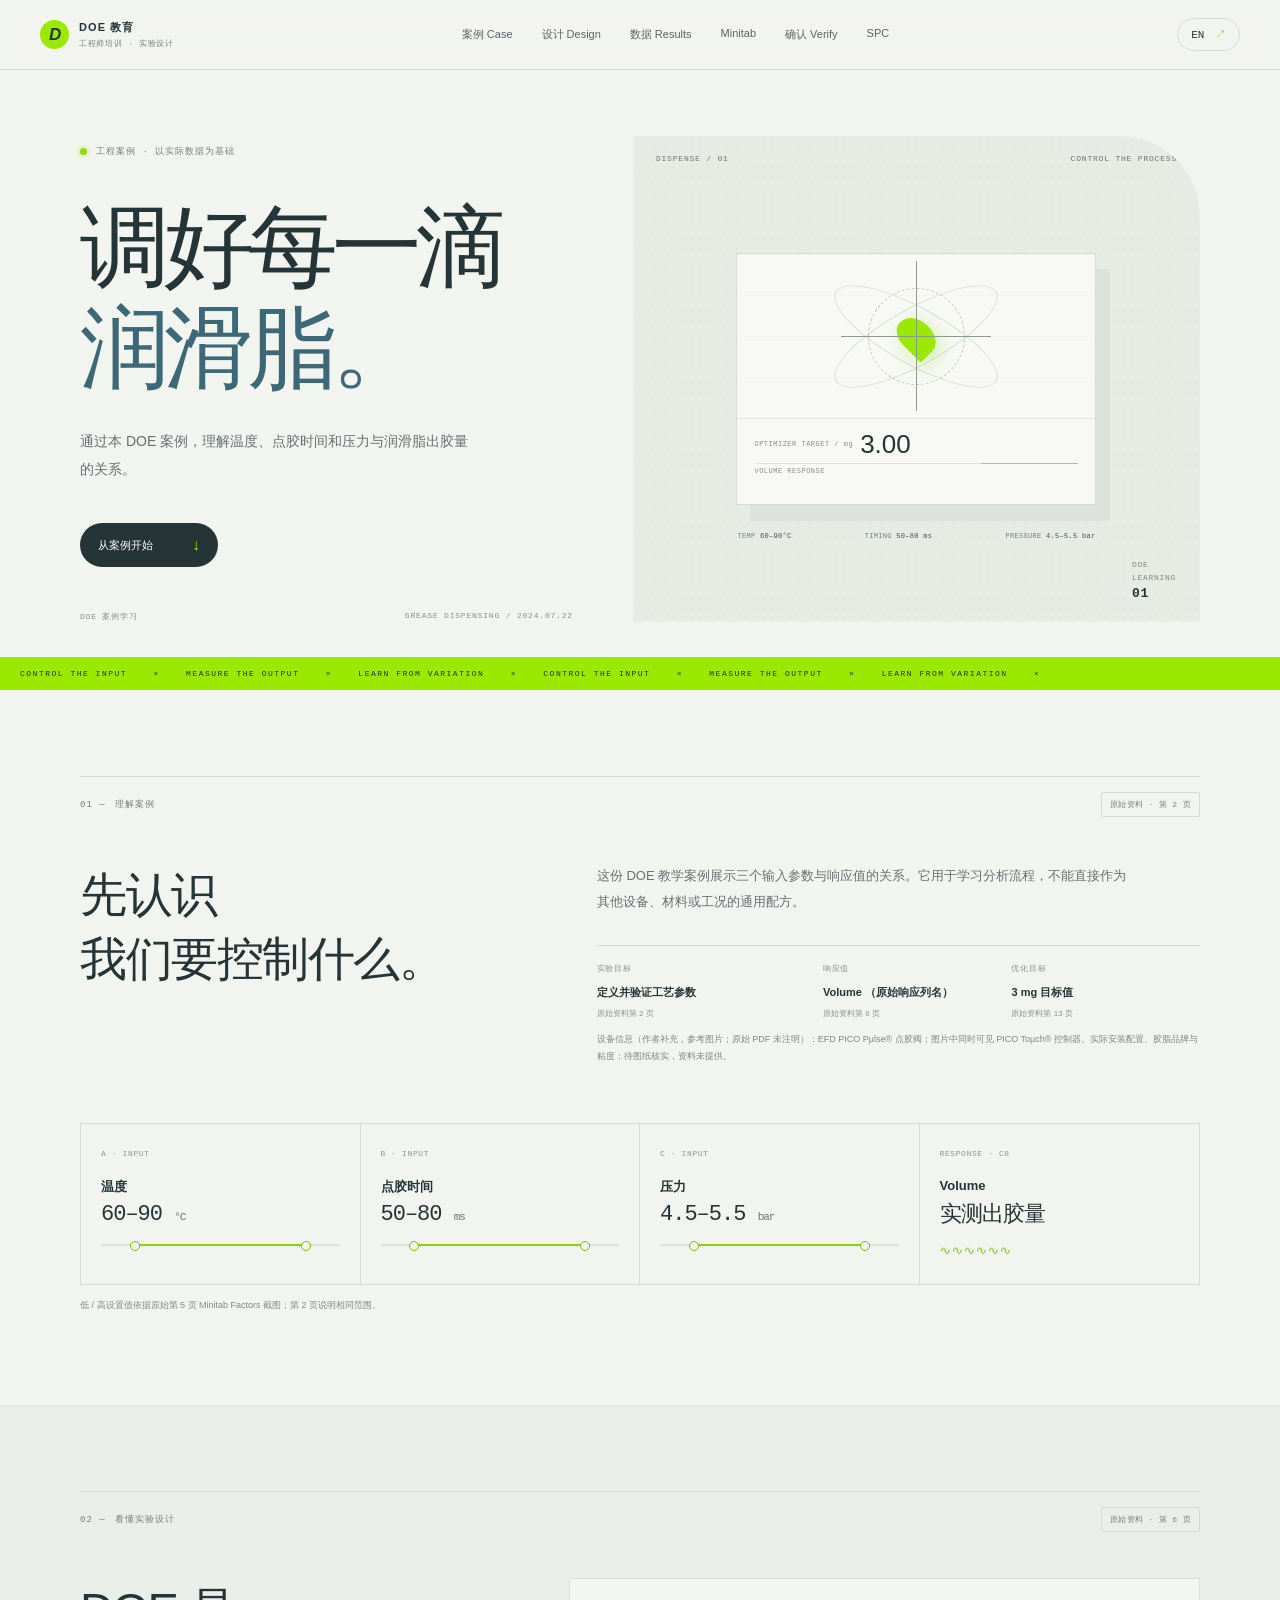
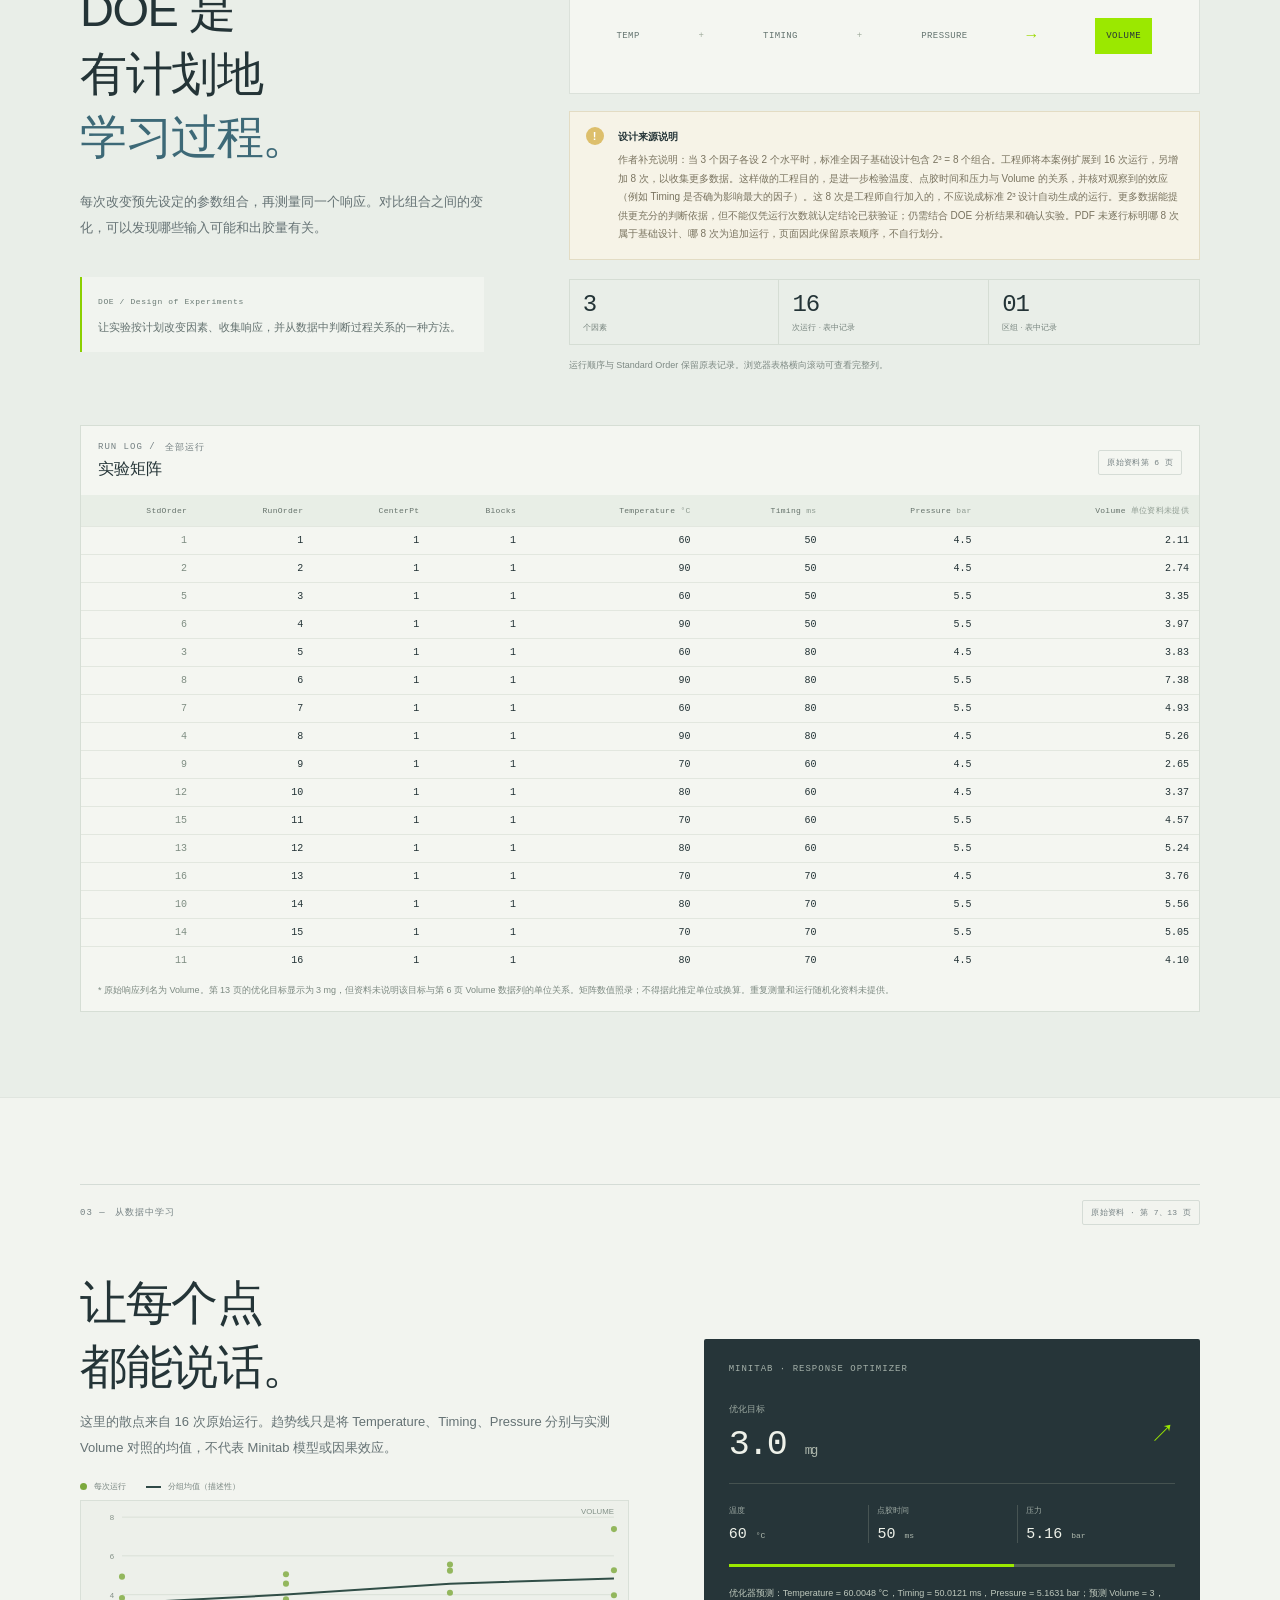
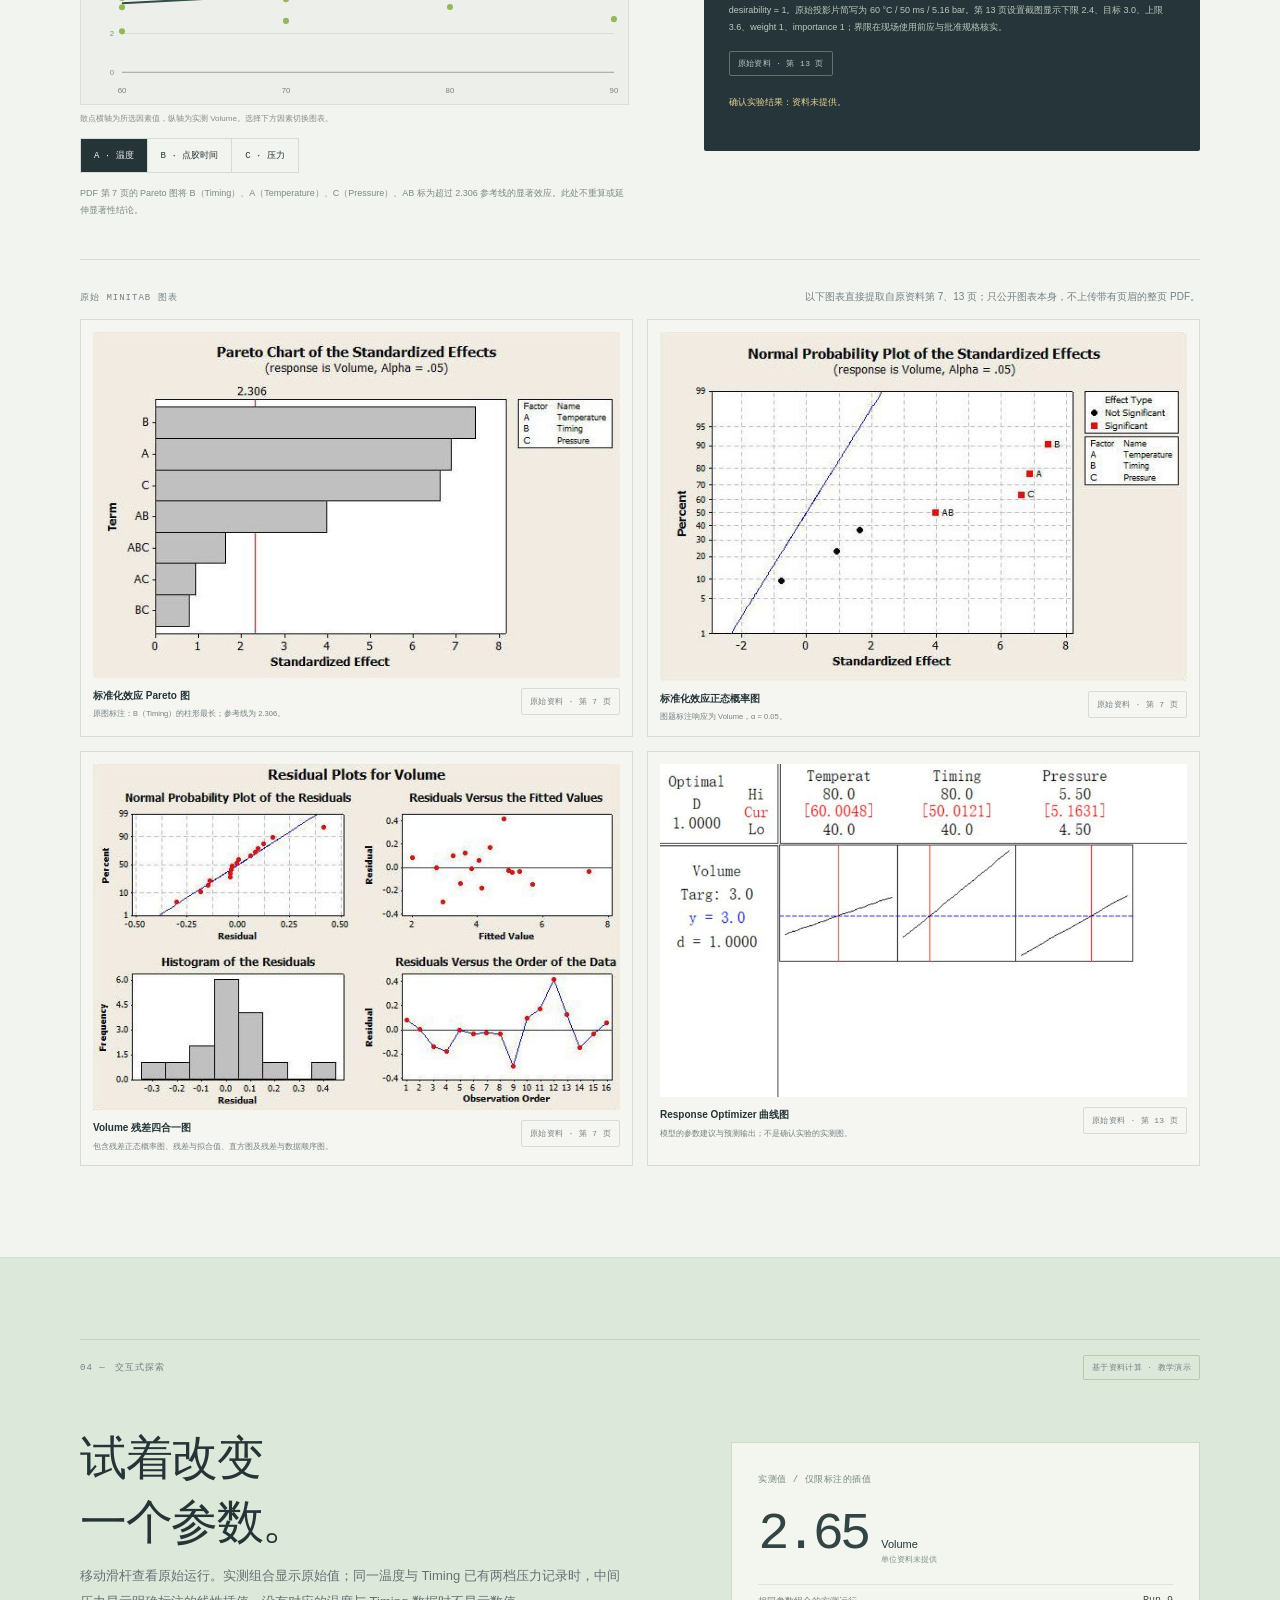
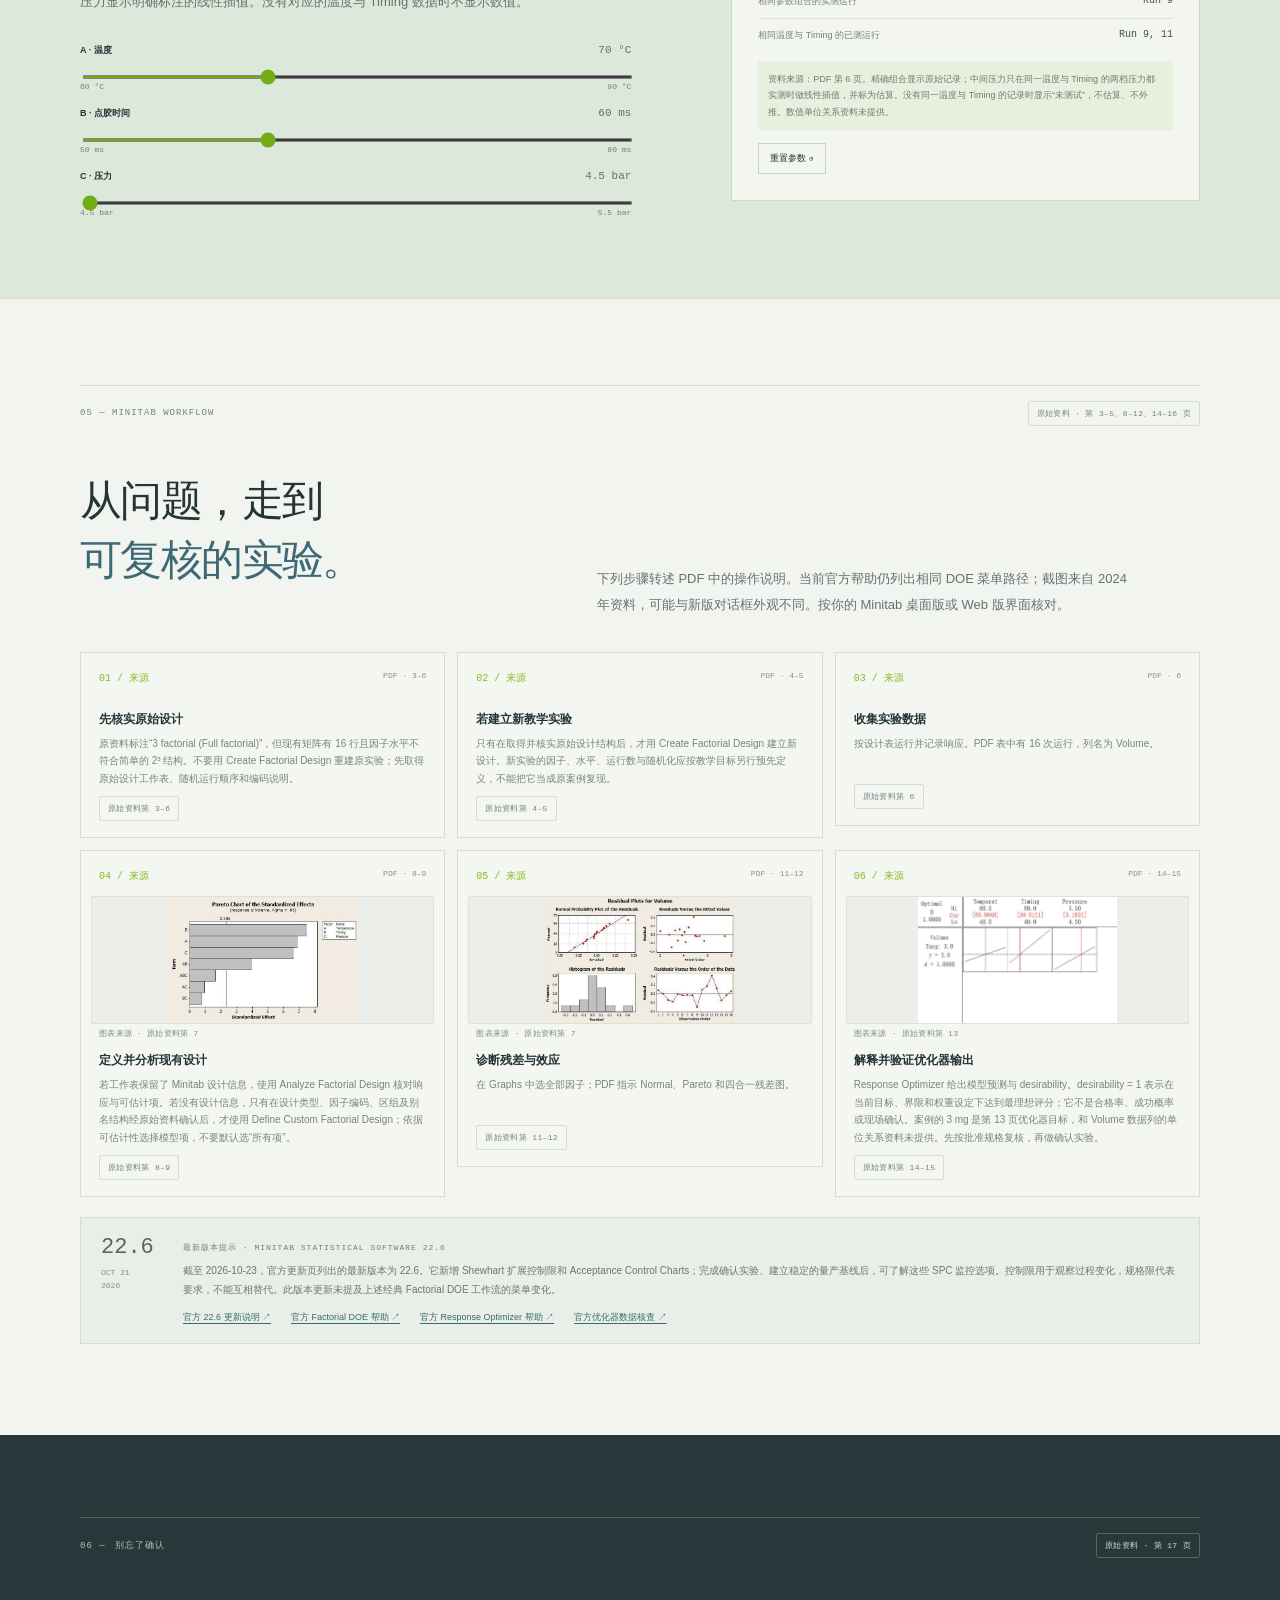
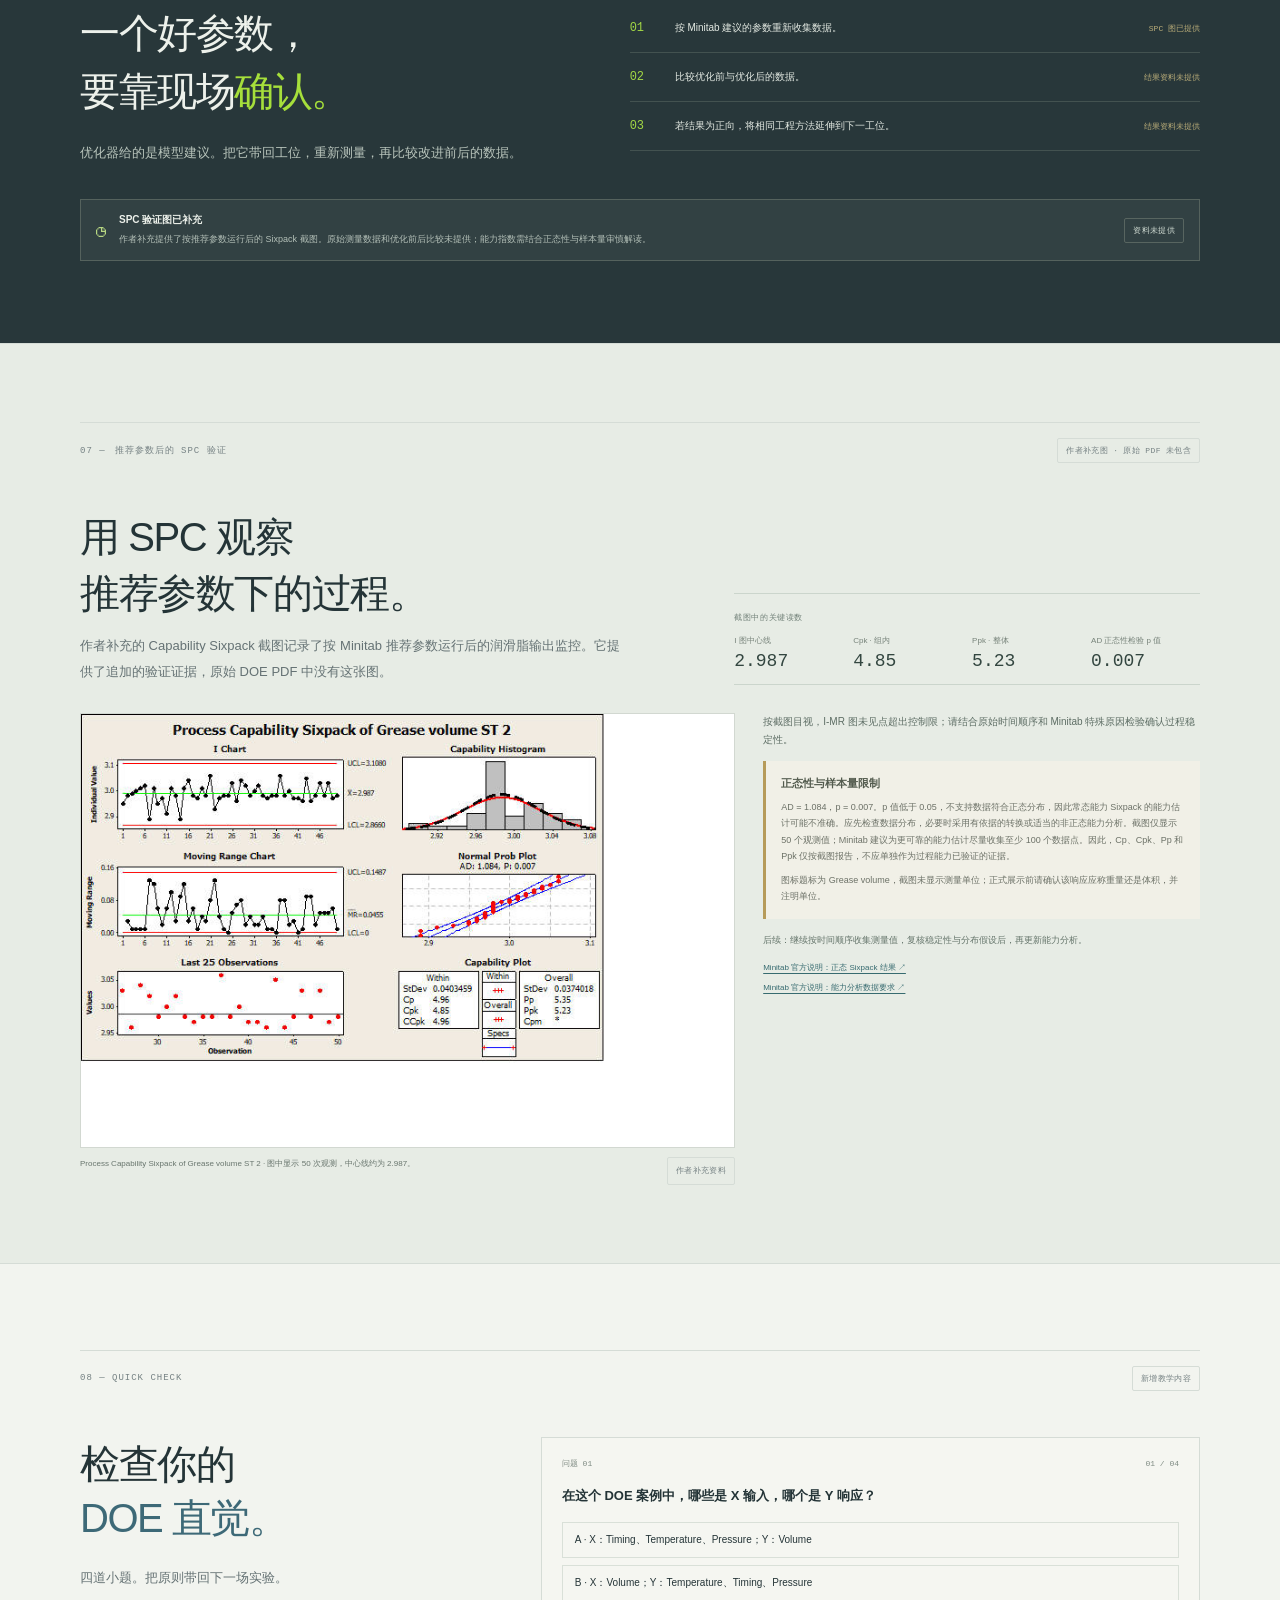
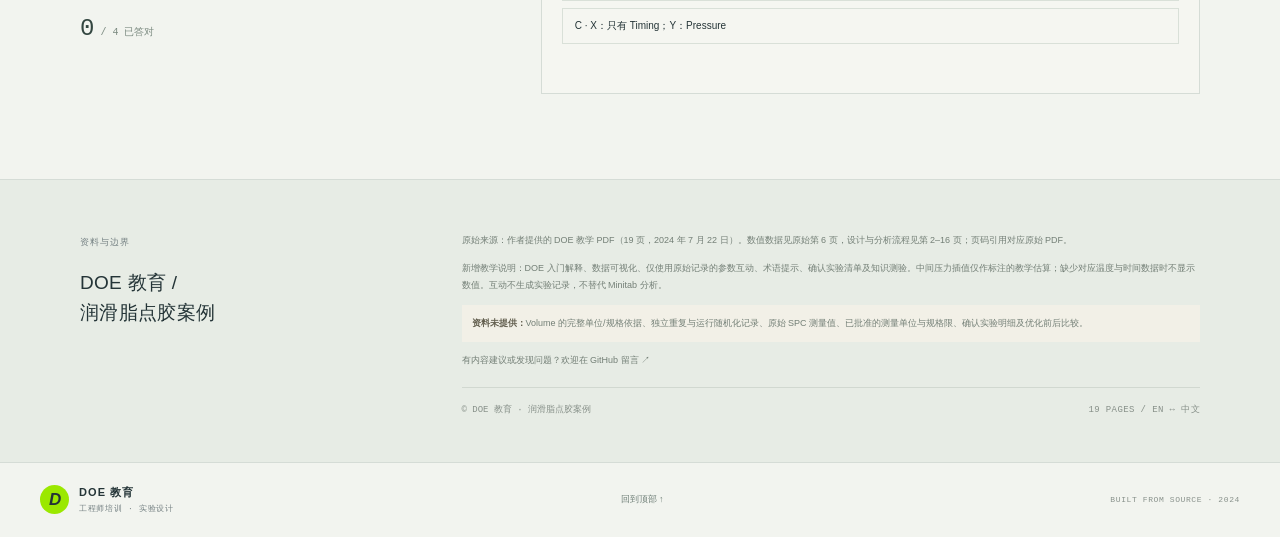
==== commit 000d8ee2: "Refresh validated site cache keys" ====
--- a/index.html
+++ b/index.html
@@ -3,7 +3,7 @@
 <head>
   <meta charset="utf-8"><meta name="viewport" content="width=device-width,initial-scale=1">
   <meta name="theme-color" content="#edf3f5"><meta name="description" content="基于作者 DOE 案例资料的双语工程师培训案例。">
-  <title>DOE 教育 | DOE Education — 工程师培训</title><link rel="stylesheet" href="style.css?v=20261025-self-validation-3">
+  <title>DOE 教育 | DOE Education — 工程师培训</title><link rel="stylesheet" href="style.css?v=20261025-self-validation-4">
 </head>
 <body>
   <header class="topbar"><a class="wordmark" href="#top" aria-label="DOE Education home"><span class="mark">D</span><span><span data-i="brandName">DOE 教育</span><small data-i="brandSub">工程师培训 · 实验设计</small></span></a><nav class="desktop-nav"><a href="#case" data-i="navCase">案例 Case</a><a href="#design" data-i="navDesign">设计 Design</a><a href="#results" data-i="navResults">数据 Results</a><a href="#minitab" data-i="navMinitab">Minitab</a><a href="#check" data-i="navCheck">确认 Verify</a><a href="#spc" data-i="navSpc">SPC</a></nav><button class="lang" id="lang" aria-label="Switch language">EN <span>↗</span></button></header>
@@ -27,7 +27,7 @@
     <section class="source-section"><div class="wrap source-grid"><div><span class="mini-label" data-i="sourceTitle">资料与边界</span><h3 data-i="sourceHeading">DOE 教育 /<br>润滑脂点胶案例</h3></div><div><p data-i="sourceDescription">原始来源：作者提供的 DOE 教学 PDF（19 页，2024 年 7 月 22 日）。数值数据见原始第 6 页，设计与分析流程见第 2–16 页；页码引用对应原始 PDF。</p><p data-i="teachingDescription">新增教学说明：DOE 入门解释、数据可视化、单因素均值互动、术语提示、确认实验清单及知识测验。互动仅做数据分组统计与邻近取值插值，不生成资料外的实验记录，不替代 Minitab 分析。</p><p class="missing-item" data-i="missingItems"><b>资料未提供：</b>完整预先确定的响应单位/规格依据、因素实际低高水平表、独立重复与随机化记录、原始输出文件、确认实验实测结果及优化前后比较。</p><p class="source-note"><a href="https://github.com/cklaw2005/cklaw2006/issues/new" target="_blank" rel="noopener" data-i="feedbackLink">有内容建议或发现问题？欢迎在 GitHub 留言 ↗</a></p><p class="credit" data-i="sourceCredit">© DOE 教育 · 润滑脂点胶案例 <span>19 PAGES / EN ↔ 中文</span></p></div></div></section>
   </main>
   <footer><a class="wordmark" href="#top"><span class="mark">D</span><span><span data-i="brandName">DOE 教育</span><small data-i="brandSub">工程师培训 · 实验设计</small></span></a><a href="#top" class="back-top" data-i="backTop">回到顶部 ↑</a><span>BUILT FROM SOURCE · 2024</span></footer>
-  <script src="app.js?v=20261025-self-validation-2"></script>
+  <script src="app.js?v=20261025-self-validation-4"></script>
 </body></html>
 
 
--- a/style.css
+++ b/style.css
@@ -21,4 +21,6 @@
 .source-figures{margin-top:40px;padding-top:28px;border-top:1px solid var(--line)}.source-figures-head{display:flex;align-items:baseline;justify-content:space-between;gap:24px;margin-bottom:14px}.source-figures-head .mini-label{flex:0 0 auto}.source-figures-head p{margin:0;color:var(--muted);font-size:10px;line-height:1.7}.source-figures-grid{display:grid;grid-template-columns:repeat(2,minmax(0,1fr));gap:14px}.source-figure{margin:0;min-width:0;padding:12px;background:#f5f6f1;border:1px solid var(--line)}.source-figure img{display:block;width:100%;height:auto;background:#fff}.source-figure figcaption{display:flex;justify-content:space-between;align-items:flex-start;gap:12px;margin-top:10px;color:#65736b;font-size:9px;line-height:1.65}.source-figure figcaption>span:first-child{min-width:0}.source-figure b,.source-figure small{display:block}.source-figure b{font-size:10px;color:var(--ink)}.source-figure small{margin-top:4px;color:var(--muted)}.source-figure .source-tag{flex:0 0 auto}@media(max-width:640px){.source-figures{margin-top:30px;padding-top:22px}.source-figures-head{display:block}.source-figures-head p{margin-top:7px}.source-figures-grid{grid-template-columns:1fr;gap:10px}.source-figure{padding:9px}.source-figure figcaption{font-size:9px}}
 
 .step-figure-source{display:block;margin:4px 8px 0;color:#7f8b83;font:8px var(--mono);letter-spacing:.25px}
+
+.steps-grid{align-items:start}
 
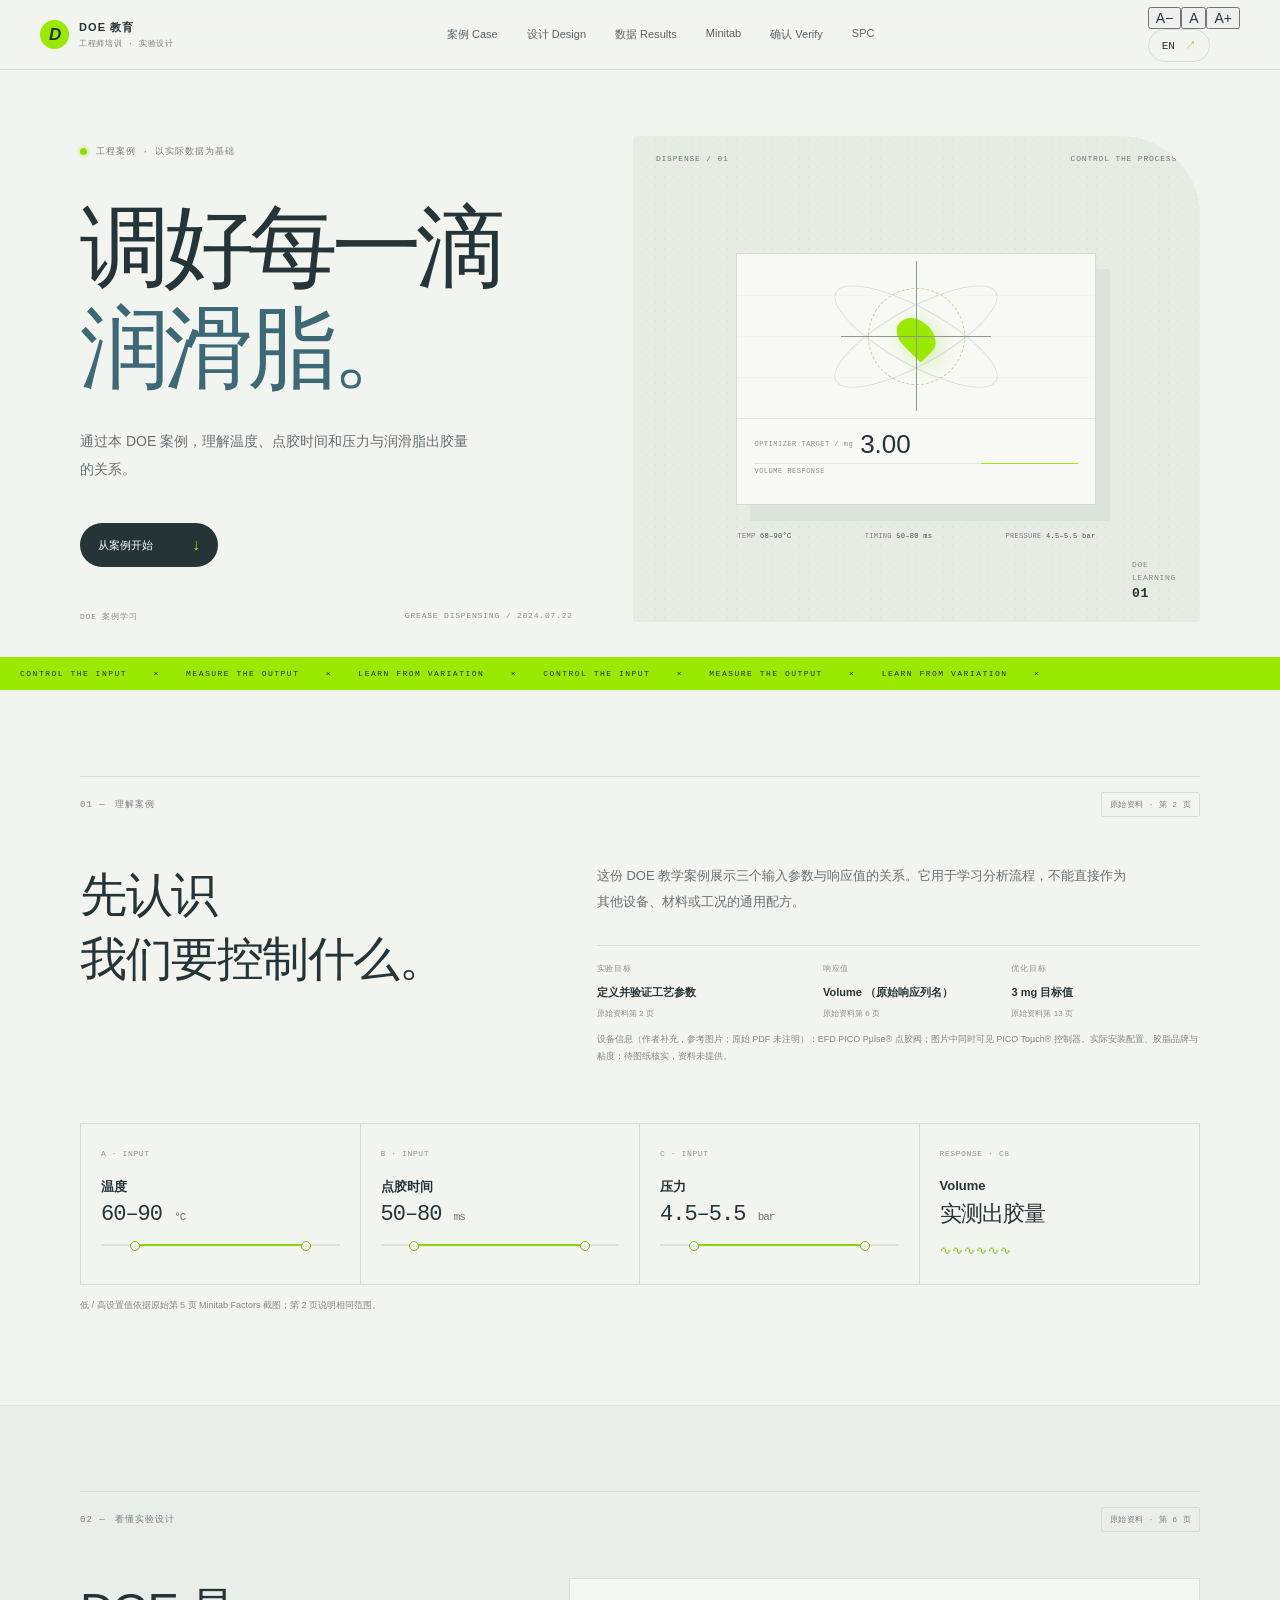
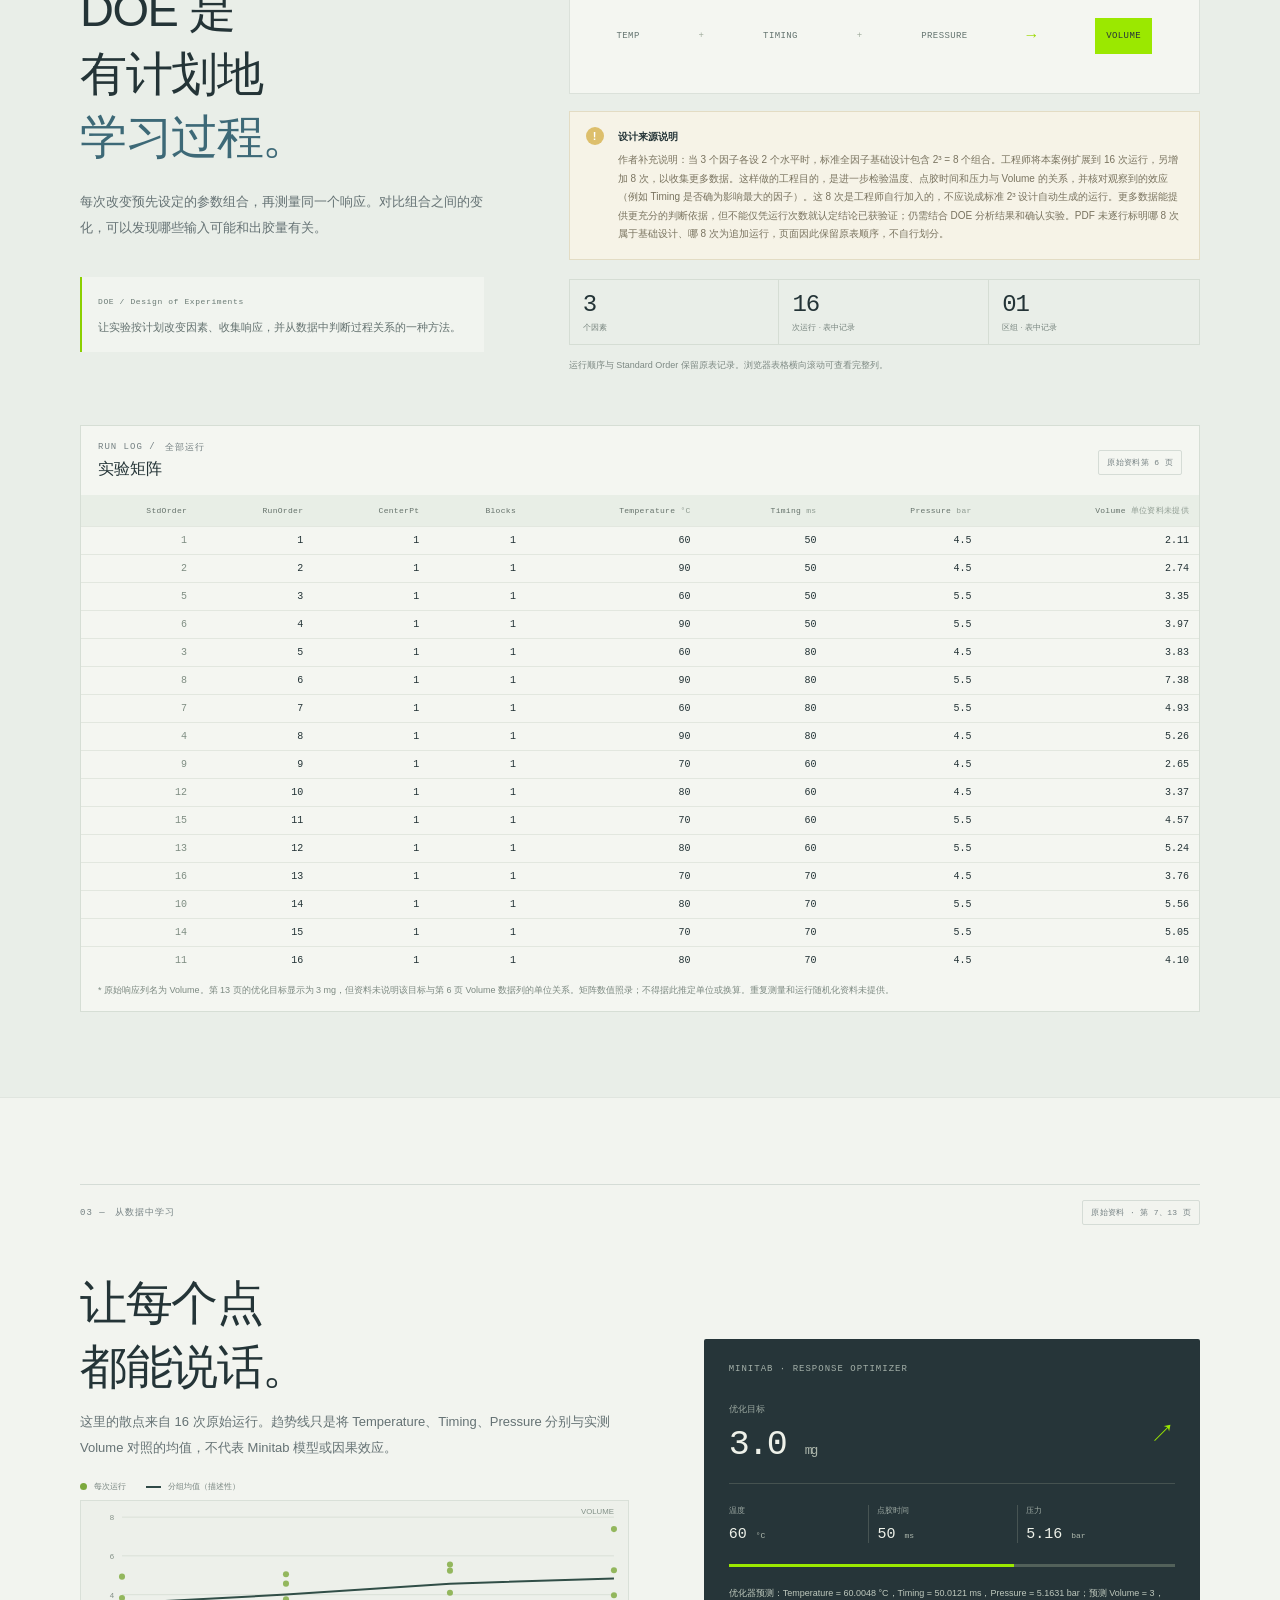
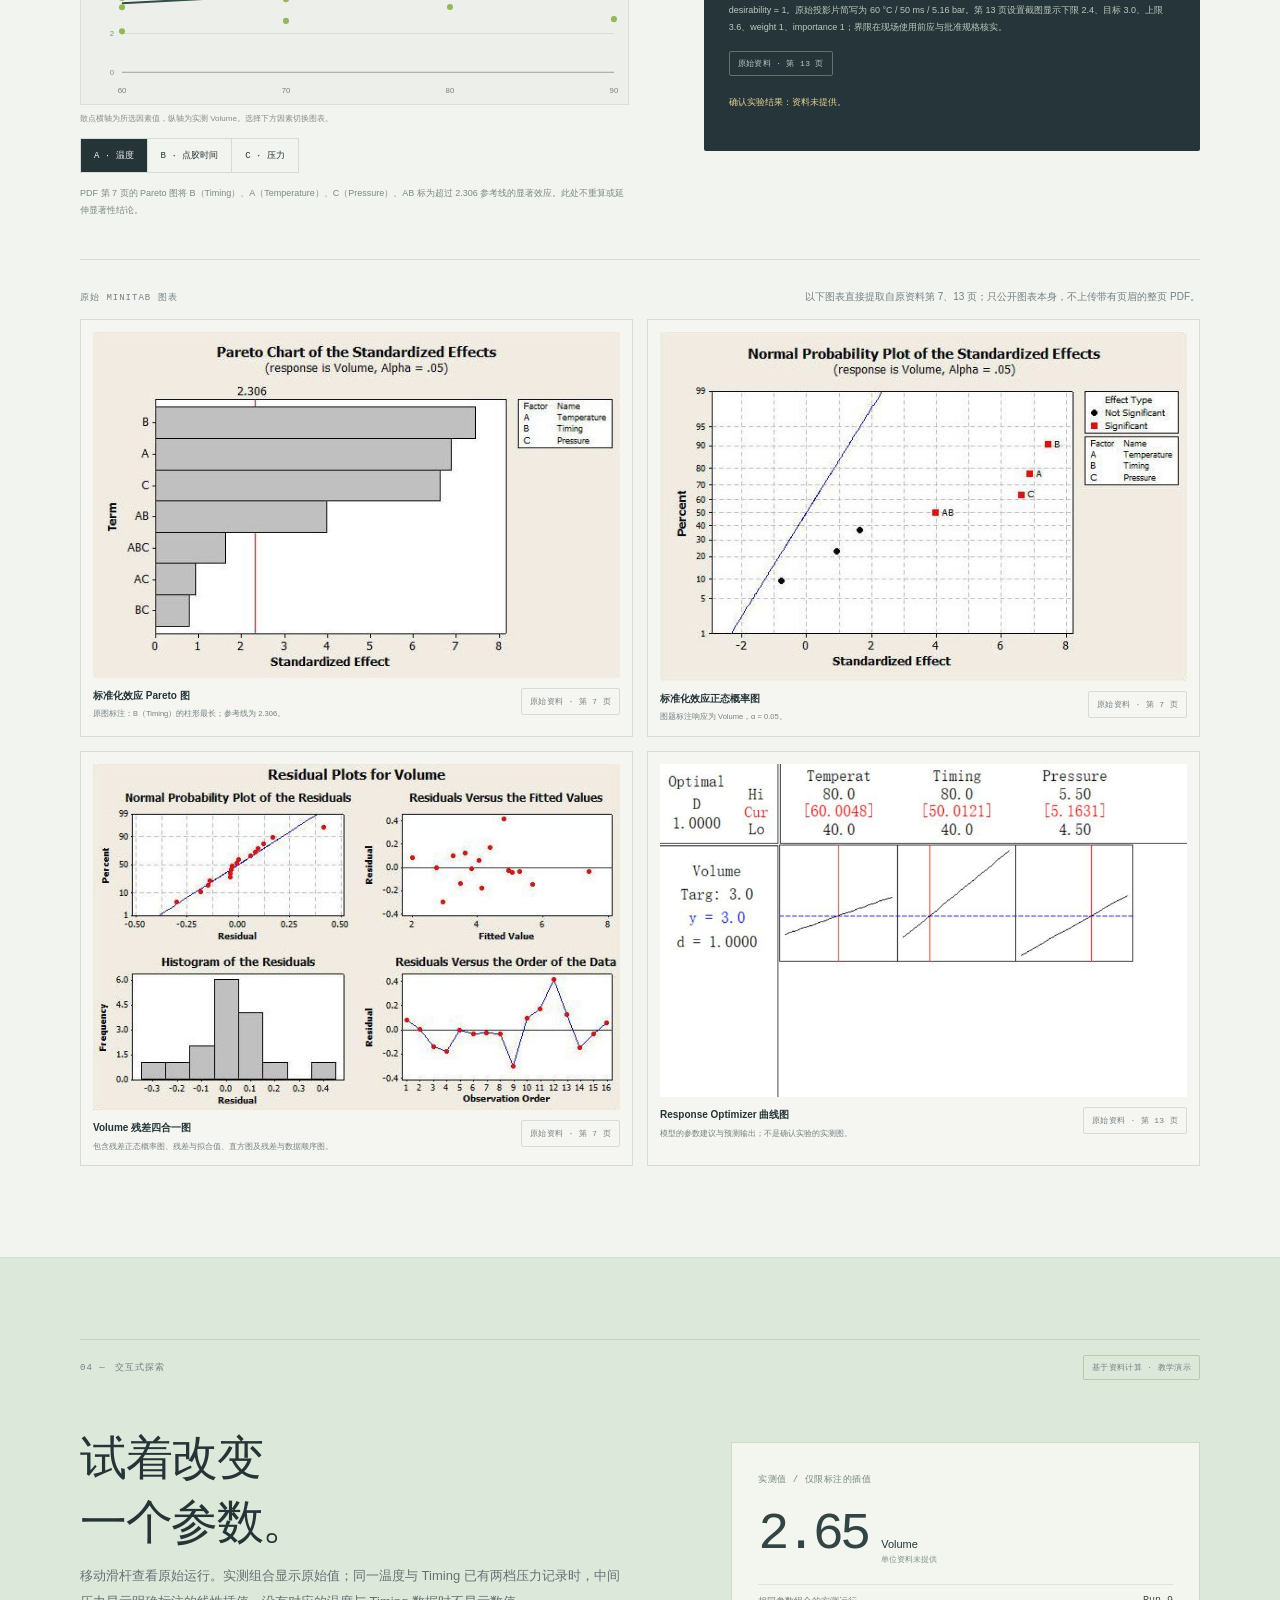
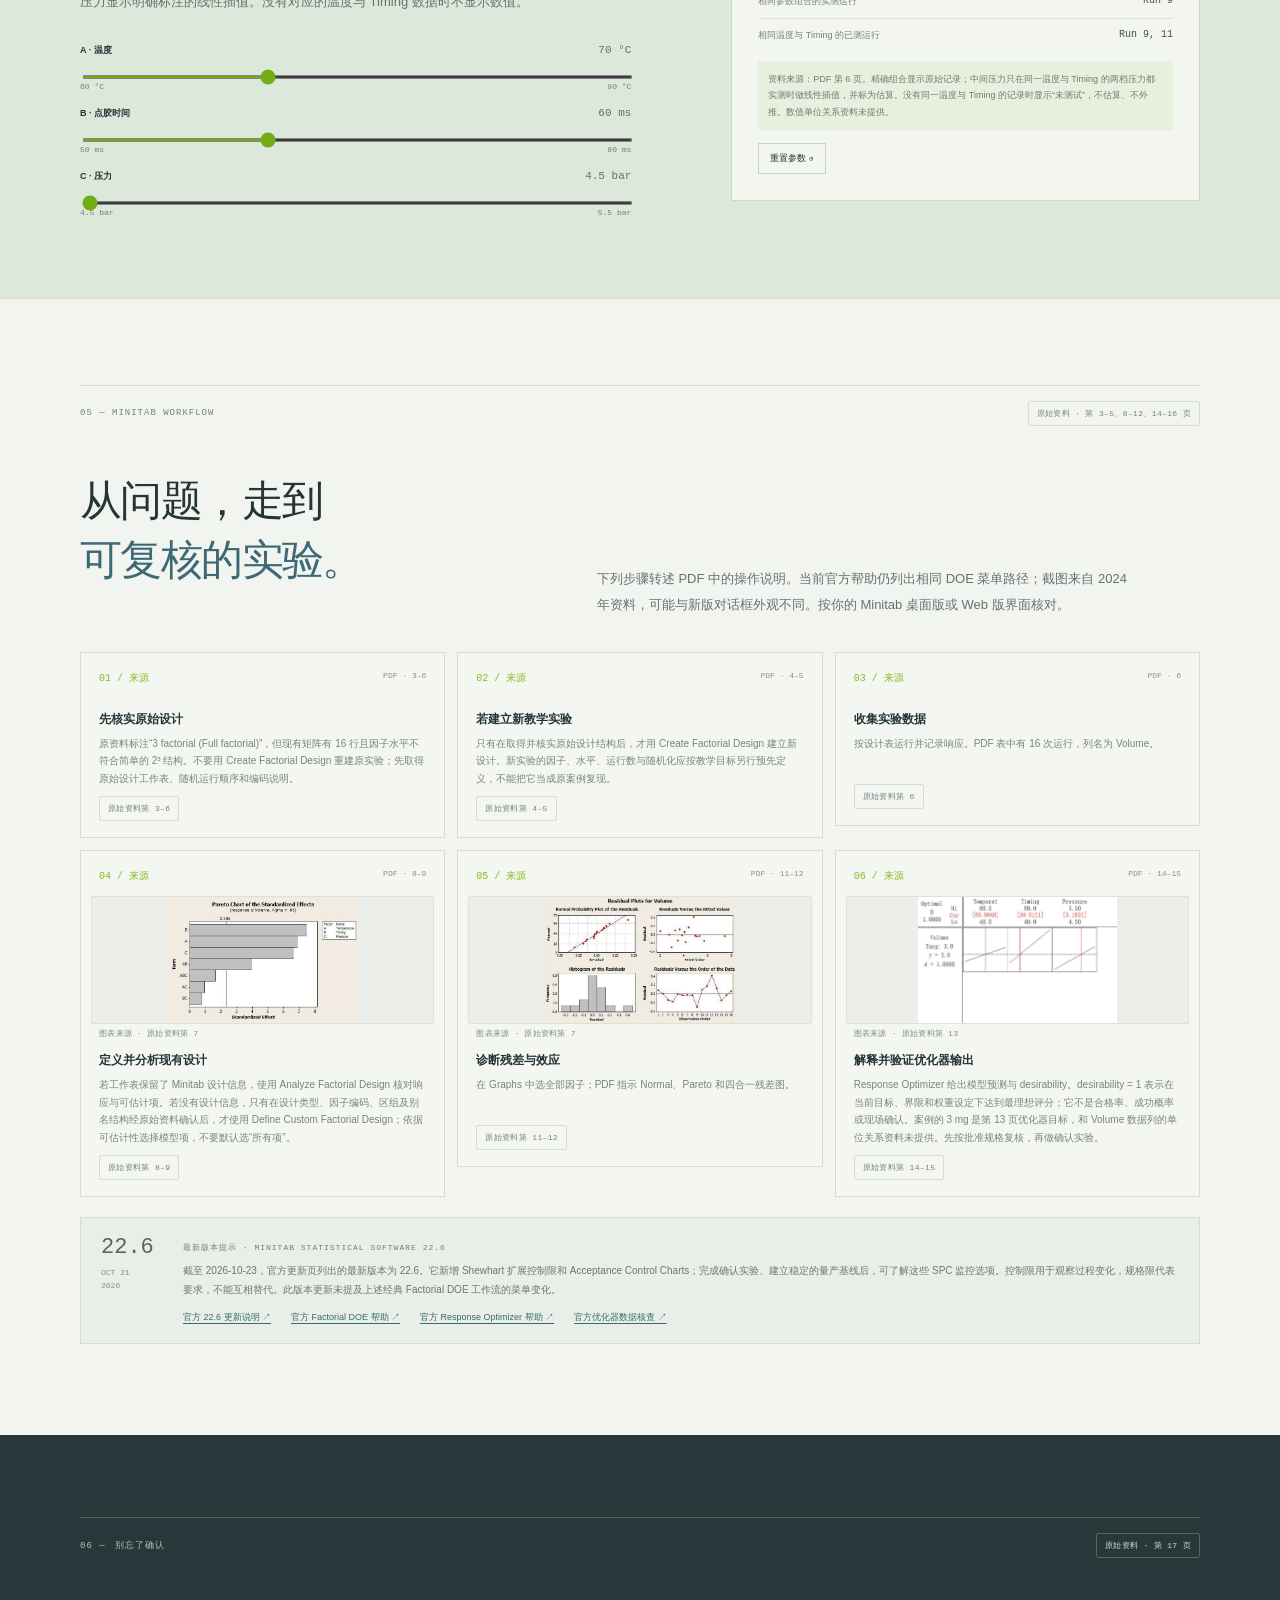
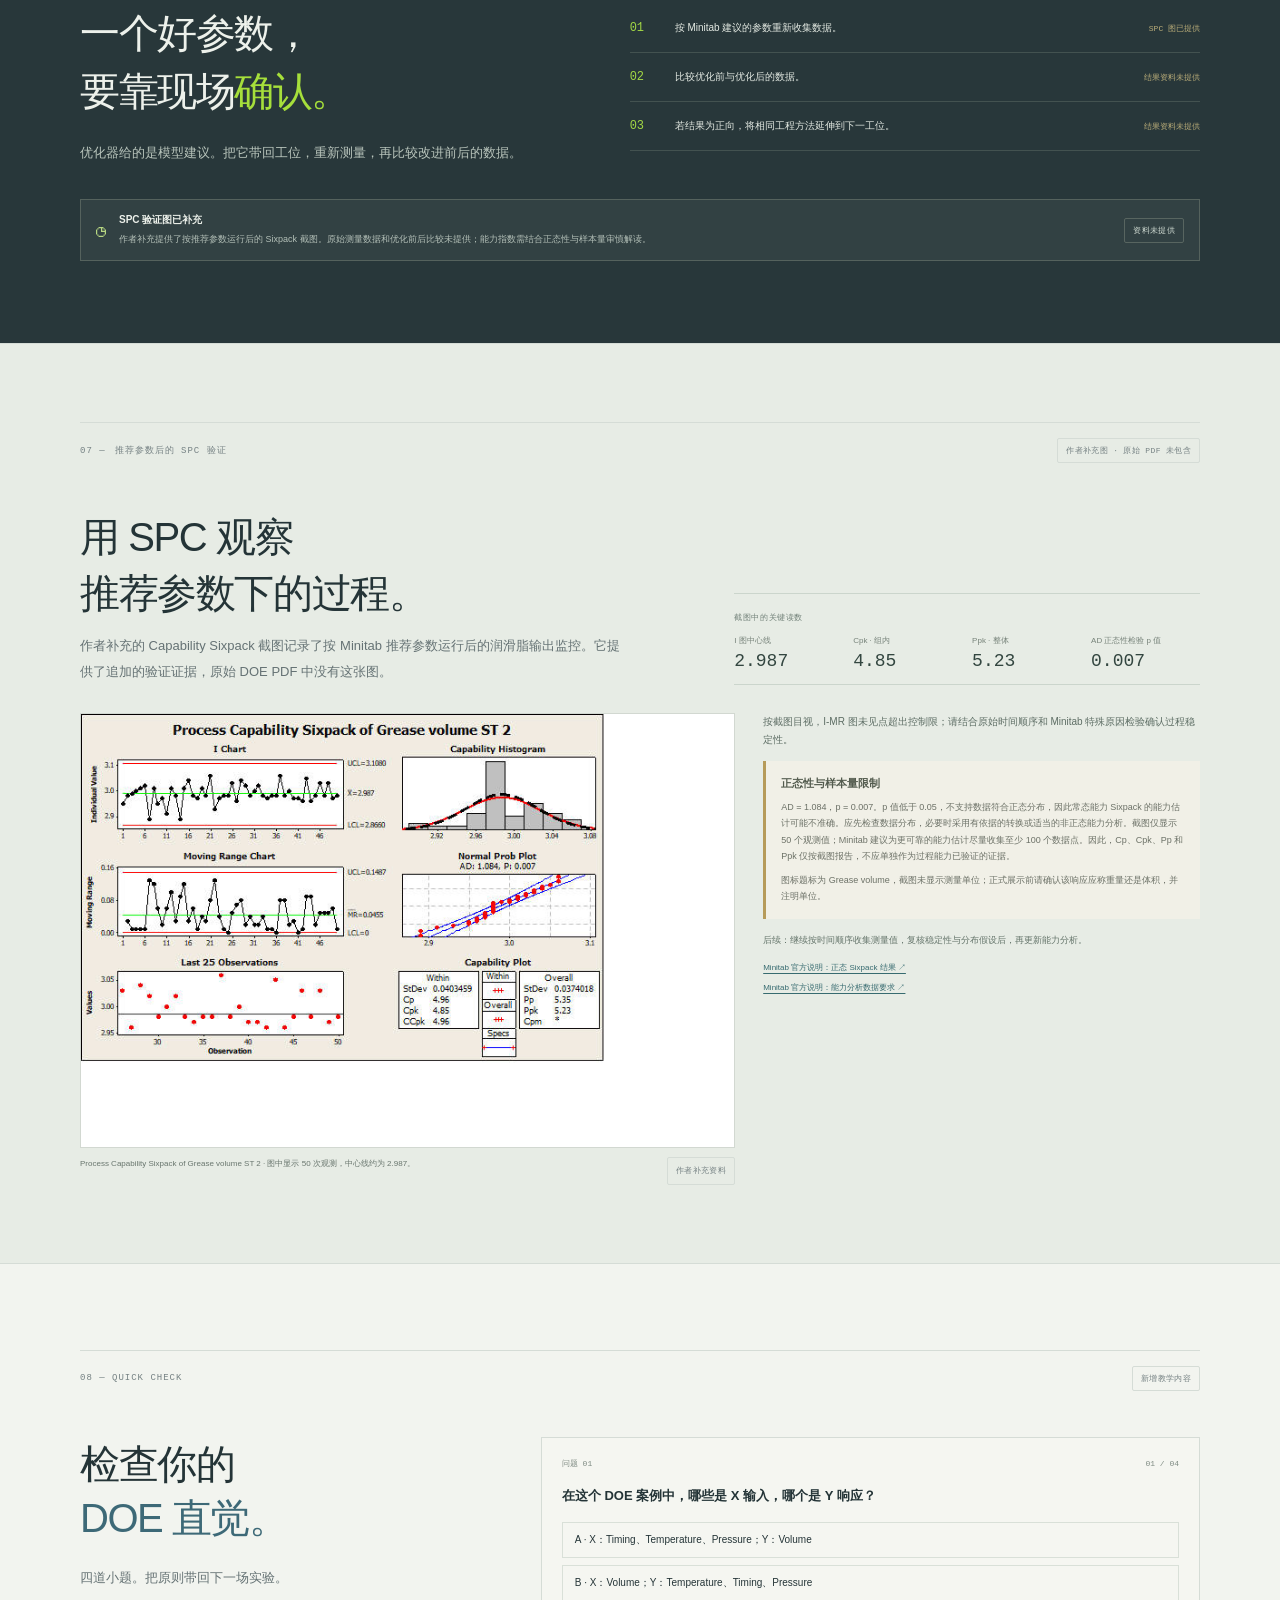
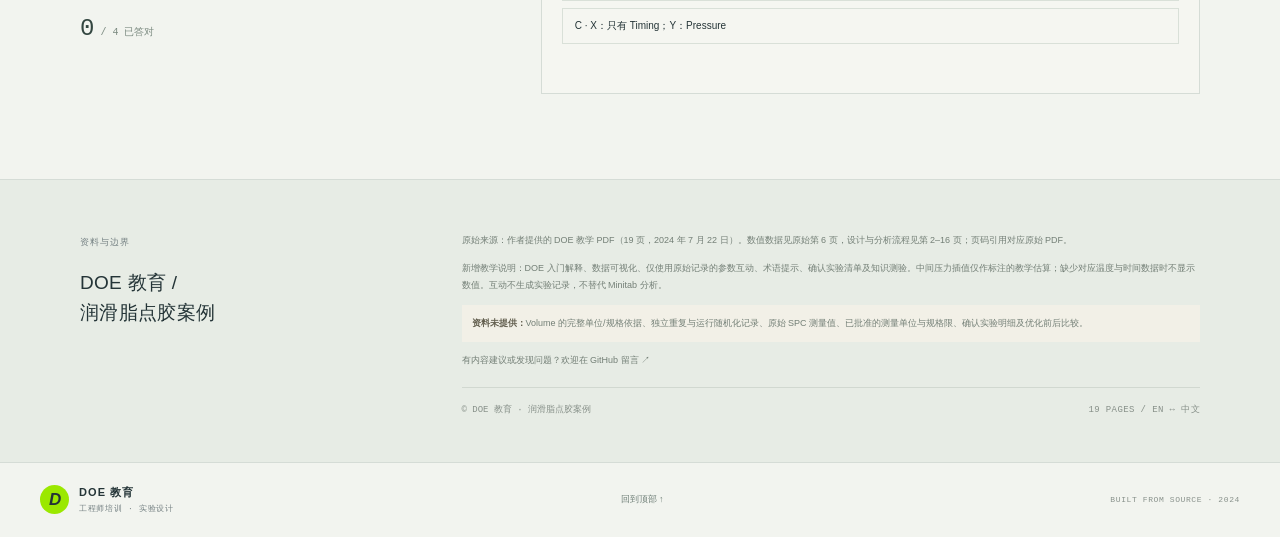
==== commit 51af5fef: "Add adjustable text size controls" ====
--- a/index.html
+++ b/index.html
@@ -3,10 +3,10 @@
 <head>
   <meta charset="utf-8"><meta name="viewport" content="width=device-width,initial-scale=1">
   <meta name="theme-color" content="#edf3f5"><meta name="description" content="基于作者 DOE 案例资料的双语工程师培训案例。">
-  <title>DOE 教育 | DOE Education — 工程师培训</title><link rel="stylesheet" href="style.css?v=20261025-self-validation-4">
+  <title>DOE 教育 | DOE Education — 工程师培训</title><link rel="stylesheet" href="style.css?v=20261105-font-controls-1">
 </head>
 <body>
-  <header class="topbar"><a class="wordmark" href="#top" aria-label="DOE Education home"><span class="mark">D</span><span><span data-i="brandName">DOE 教育</span><small data-i="brandSub">工程师培训 · 实验设计</small></span></a><nav class="desktop-nav"><a href="#case" data-i="navCase">案例 Case</a><a href="#design" data-i="navDesign">设计 Design</a><a href="#results" data-i="navResults">数据 Results</a><a href="#minitab" data-i="navMinitab">Minitab</a><a href="#check" data-i="navCheck">确认 Verify</a><a href="#spc" data-i="navSpc">SPC</a></nav><button class="lang" id="lang" aria-label="Switch language">EN <span>↗</span></button></header>
+  <header class="topbar"><a class="wordmark" href="#top" aria-label="DOE Education home"><span class="mark">D</span><span><span data-i="brandName">DOE 教育</span><small data-i="brandSub">工程师培训 · 实验设计</small></span></a><nav class="desktop-nav"><a href="#case" data-i="navCase">案例 Case</a><a href="#design" data-i="navDesign">设计 Design</a><a href="#results" data-i="navResults">数据 Results</a><a href="#minitab" data-i="navMinitab">Minitab</a><a href="#check" data-i="navCheck">确认 Verify</a><a href="#spc" data-i="navSpc">SPC</a></nav><div class="topbar-actions"><div class="text-size" role="group" aria-label="Text size"><button type="button" id="textSmaller" aria-label="Decrease text size" title="Decrease text size">A−</button><button type="button" id="textReset" aria-label="Reset text size" title="Reset text size">A</button><button type="button" id="textLarger" aria-label="Increase text size" title="Increase text size">A+</button></div><button class="lang" id="lang" aria-label="Switch language">EN <span>↗</span></button></div></header>
   <main id="top">
     <section class="hero wrap"><div class="hero-copy"><p class="eyebrow"><span class="dot"></span><span data-i="eyebrow">工程案例 · 以实际数据为基础</span></p><h1 data-i="heroTitle">调好每一滴<br><em>润滑脂。</em></h1><p class="hero-sub" data-i="heroSub">通过本 DOE 案例，理解温度、点胶时间和压力与润滑脂出胶量的关系。</p><a class="pill-link" href="#case"><span data-i="start">从案例开始</span><span>↓</span></a><div class="hero-foot"><span data-i="heroTag">DOE 案例学习</span><span>GREASE DISPENSING / 2024.07.22</span></div></div><div class="hero-art"><div class="art-label"><span>DISPENSE / 01</span><span>CONTROL THE PROCESS</span></div><div class="flow-card"><div class="drop-orbit"><i></i><b></b><span class="cross-h"></span><span class="cross-v"></span></div><div class="flow-caption"><span>OPTIMIZER TARGET / mg</span><strong>3.00</strong><span class="flow-line"></span><span>VOLUME RESPONSE</span></div><div class="art-legend"><span>TEMP <b>60–90°C</b></span><span>TIMING <b>50–80 ms</b></span><span>PRESSURE <b>4.5–5.5 bar</b></span></div></div><div class="art-stamp">DOE<br>LEARNING<br><strong>01</strong></div></div></section>
     <section class="ticker"><div><span>CONTROL THE INPUT</span> × <span>MEASURE THE OUTPUT</span> × <span>LEARN FROM VARIATION</span> × <span>CONTROL THE INPUT</span> × <span>MEASURE THE OUTPUT</span> × <span>LEARN FROM VARIATION</span> ×</div></section>
@@ -14,7 +14,7 @@
       <div class="factor-strip"><article><span>A · INPUT</span><b data-i="temp">温度</b><strong>60–90 <small>°C</small></strong><div class="range"><i></i></div></article><article><span>B · INPUT</span><b data-i="timing">点胶时间</b><strong>50–80 <small>ms</small></strong><div class="range"><i></i></div></article><article><span>C · INPUT</span><b data-i="pressure">压力</b><strong>4.5–5.5 <small>bar</small></strong><div class="range"><i></i></div></article><article class="response-card"><span>RESPONSE · C8</span><b>Volume</b><strong data-i="measured">实测出胶量</strong><div class="signal">∿∿∿∿∿∿</div></article></div><p class="source-note" data-i="factorSource">低 / 高设置值依据原始第 5 页 Minitab Factors 截图；第 2 页说明相同范围。</p>
     </section>
     <section class="section design-section" id="design"><div class="wrap"><div class="section-head"><p class="eyebrow">02 — <span data-i="designEyebrow">看懂实验设计</span></p><span class="source-tag" data-i="srcPages6">原始资料 · 第 6 页</span></div><div class="design-grid"><div><h2 data-i="designTitle">DOE 是<br>有计划地<br><em>学习过程。</em></h2><p class="body-large" data-i="designBody">每次改变预先设定的参数组合，再测量同一个响应。对比组合之间的变化，可以发现哪些输入可能和出胶量有关。</p><div class="definition"><span>DOE / <span data-i="fullName">Design of Experiments</span></span><p data-i="doeDef">让实验按计划改变因素、收集响应，并从数据中判断过程关系的一种方法。</p></div></div><div class="design-side"><div class="equation"><span>TEMP</span><i>+</i><span>TIMING</span><i>+</i><span>PRESSURE</span><b>→</b><span class="result">VOLUME</span></div><div class="notice"><span class="notice-icon">!</span><div><b data-i="designNoticeTitle">设计名称需复核</b><p data-i="designNotice">原资料称“3 factorial (Full factorial)”，但数据表有 16 次运行，温度和 Timing 各有 4 个取值。资料未解释与常见 2³ = 8 次全因子设计的差异；此页照录原始数据，不推断设计结构。</p></div></div><div class="design-numbers"><div><strong>3</strong><span data-i="factors">个因素</span></div><div><strong>16</strong><span data-i="runs">次运行 · 表中记录</span></div><div><strong>01</strong><span data-i="block">区组 · 表中记录</span></div></div><p class="source-note" data-i="dataCaption">运行顺序与 Standard Order 保留原表记录。浏览器表格横向滚动可查看完整列。</p></div></div>
-      <div class="matrix-wrap"><div class="matrix-title"><div><span class="eyebrow">RUN LOG / <span data-i="allRuns">全部运行</span></span><h3 data-i="matrixTitle">实验矩阵</h3></div><span class="source-tag" data-i="srcP6">原始资料 · 第 6 页</span></div><div class="table-scroll"><table><thead><tr><th>StdOrder</th><th>RunOrder</th><th>CenterPt</th><th>Blocks</th><th>Temperature <small>°C</small></th><th>Timing <small>ms</small></th><th>Pressure <small>bar</small></th><th>Volume <small data-i="unitNotProvided">unit not provided</small></th></tr></thead><tbody id="runs"></tbody></table></div><p class="table-note" data-i="matrixNote">* 原表列名为 Volume；数值单位显示为 mg 的依据是第 13 页的 3 mg 优化说明。表中数字依照原图逐项转录。资料未提供重复测量或运行随机化说明。</p></div>
+      <div class="matrix-wrap"><div class="matrix-title"><div><span class="eyebrow">RUN LOG / <span data-i="allRuns">全部运行</span></span><h3 data-i="matrixTitle">实验矩阵</h3></div><span class="source-tag" data-i="srcP6">原始资料 · 第 6 页</span></div><div class="table-scroll"><table><thead><tr><th>StdOrder</th><th>RunOrder</th><th>CenterPt</th><th>Blocks</th><th>Temperature <small>°C</small></th><th>Timing <small>ms</small></th><th>Pressure <small>bar</small></th><th>Volume <small data-i="unitNotProvided">unit not provided</small></th></tr></thead><tbody id="runs"></tbody></table></div><p class="table-note" data-i="matrixNote">* 原表列名为 Volume；第 13 页的 3 mg 是优化目标，但资料未说明其与第 6 页 Volume 数据单位的关系。数据依照原图转录。资料未提供重复测量或运行随机化说明。</p></div>
     </div></section>
     <section class="section wrap" id="results"><div class="section-head"><p class="eyebrow">03 — <span data-i="resultsEyebrow">从数据中学习</span></p><span class="source-tag" data-i="srcPages7">原始资料 · 第 7、13 页</span></div><div class="results-grid"><div><h2 data-i="resultsTitle">让每个点<br>都能说话。</h2><p class="body-large" data-i="resultsBody">这里的散点来自 16 次原始运行。趋势线只是将 Temperature、Timing、Pressure 分别与实测 Volume 对照的均值，不代表 Minitab 模型或因果效应。</p><div class="chart-key"><span><i class="key-dot"></i><span data-i="runsKey">每次运行</span></span><span><i class="key-line"></i><span data-i="meanKey">分组均值（描述性）</span></span></div><div class="plot" id="plot"></div><p class="chart-caption" data-i="chartCaption">散点横轴为所选因素值，纵轴为实测 Volume。选择下方因素切换图表。</p><div class="segmented" role="group" aria-label="Select factor"><button class="factor-btn active" data-factor="temperature">A · <span data-i="temp">温度</span></button><button class="factor-btn" data-factor="timing">B · <span data-i="timing">点胶时间</span></button><button class="factor-btn" data-factor="pressure">C · <span data-i="pressure">压力</span></button></div><p class="source-note" data-i="sourcePareto">PDF 第 7 页的 Pareto 图将 B（Timing）、A（Temperature）、C（Pressure）、AB 标为超过 2.306 参考线的显著效应。此处不重算或延伸显著性结论。</p></div><div class="optimizer-card"><div class="mini-label">MINITAB · RESPONSE OPTIMIZER</div><div class="opt-target"><div><span data-i="target">目标值</span><b>3.0 <small>mg</small></b></div><div class="target-mark">↗</div></div><div class="opt-params"><div><span data-i="temp">温度</span><b>60 <small>°C</small></b></div><div><span data-i="timing">点胶时间</span><b>50 <small>ms</small></b></div><div><span data-i="pressure">压力</span><b>5.16 <small>bar</small></b></div></div><div class="opt-track"><span></span></div><p data-i="optCaption">优化器预测：Temperature = 60.0048 °C，Timing = 50.0121 ms，Pressure = 5.1631 bar；预测 Volume = 3，desirability = 1。原始投影片简写为 60 °C / 50 ms / 5.16 bar。</p><span class="source-tag" data-i="srcPage13">原始资料 · 第 13 页</span><p class="source-note" data-i="missingConfirm">确认实验结果：资料未提供。</p></div></div>
       <div class="source-figures"><div class="source-figures-head"><span class="mini-label" data-i="sourceFiguresTitle">原始 Minitab 图表</span><p data-i="sourceFiguresIntro">以下图表直接提取自原资料第 7、13 页；只公开图表本身，不上传带有页眉的整页 PDF。</p></div><div class="source-figures-grid"><figure class="source-figure"><img src="assets/minitab-pareto-standardized-effects-page-7.jpg" data-alt-i="sourceFigureParetoAlt" alt="Original Pareto chart of standardized effects from PDF page 7" loading="lazy"><figcaption><span><b data-i="sourceFigureParetoTitle">标准化效应 Pareto 图</b><small data-i="sourceFigureParetoNote">原图标注：B（Timing）的柱形最长；参考线为 2.306。</small></span><span class="source-tag" data-i="sourcePage7">原始资料 · 第 7 页</span></figcaption></figure><figure class="source-figure"><img src="assets/minitab-standardized-effects-probability-page-7.jpg" data-alt-i="sourceFigureEffectsAlt" alt="Normal probability plot of standardized effects from PDF page 7" loading="lazy"><figcaption><span><b data-i="sourceFigureEffectsTitle">标准化效应正态概率图</b><small data-i="sourceFigureEffectsNote">图题标注响应为 Volume，α = 0.05。</small></span><span class="source-tag" data-i="sourcePage7">原始资料 · 第 7 页</span></figcaption></figure><figure class="source-figure"><img src="assets/minitab-residual-plots-volume-page-7.jpg" data-alt-i="sourceFigureResidualAlt" alt="Four-in-one residual plots for Volume from PDF page 7" loading="lazy"><figcaption><span><b data-i="sourceFigureResidualTitle">Volume 残差四合一图</b><small data-i="sourceFigureResidualNote">包含残差正态概率图、残差与拟合值、直方图及残差与数据顺序图。</small></span><span class="source-tag" data-i="sourcePage7">原始资料 · 第 7 页</span></figcaption></figure><figure class="source-figure"><img src="assets/minitab-response-optimizer-profile-page-13.jpg" data-alt-i="sourceFigureOptimizerAlt" alt="Response Optimization plot from PDF page 13" loading="lazy"><figcaption><span><b data-i="sourceFigureOptimizerTitle">Response Optimizer 曲线图</b><small data-i="sourceFigureOptimizerNote">模型的参数建议与预测输出；不是确认实验的实测图。</small></span><span class="source-tag" data-i="sourcePage13">原始资料 · 第 13 页</span></figcaption></figure></div></div>
@@ -27,7 +27,7 @@
     <section class="source-section"><div class="wrap source-grid"><div><span class="mini-label" data-i="sourceTitle">资料与边界</span><h3 data-i="sourceHeading">DOE 教育 /<br>润滑脂点胶案例</h3></div><div><p data-i="sourceDescription">原始来源：作者提供的 DOE 教学 PDF（19 页，2024 年 7 月 22 日）。数值数据见原始第 6 页，设计与分析流程见第 2–16 页；页码引用对应原始 PDF。</p><p data-i="teachingDescription">新增教学说明：DOE 入门解释、数据可视化、单因素均值互动、术语提示、确认实验清单及知识测验。互动仅做数据分组统计与邻近取值插值，不生成资料外的实验记录，不替代 Minitab 分析。</p><p class="missing-item" data-i="missingItems"><b>资料未提供：</b>完整预先确定的响应单位/规格依据、因素实际低高水平表、独立重复与随机化记录、原始输出文件、确认实验实测结果及优化前后比较。</p><p class="source-note"><a href="https://github.com/cklaw2005/cklaw2006/issues/new" target="_blank" rel="noopener" data-i="feedbackLink">有内容建议或发现问题？欢迎在 GitHub 留言 ↗</a></p><p class="credit" data-i="sourceCredit">© DOE 教育 · 润滑脂点胶案例 <span>19 PAGES / EN ↔ 中文</span></p></div></div></section>
   </main>
   <footer><a class="wordmark" href="#top"><span class="mark">D</span><span><span data-i="brandName">DOE 教育</span><small data-i="brandSub">工程师培训 · 实验设计</small></span></a><a href="#top" class="back-top" data-i="backTop">回到顶部 ↑</a><span>BUILT FROM SOURCE · 2024</span></footer>
-  <script src="app.js?v=20261025-self-validation-4"></script>
+  <script src="app.js?v=20261105-font-controls-1"></script>
 </body></html>
 
 
@@ -37,4 +37,4 @@
 
 
 
-
+
